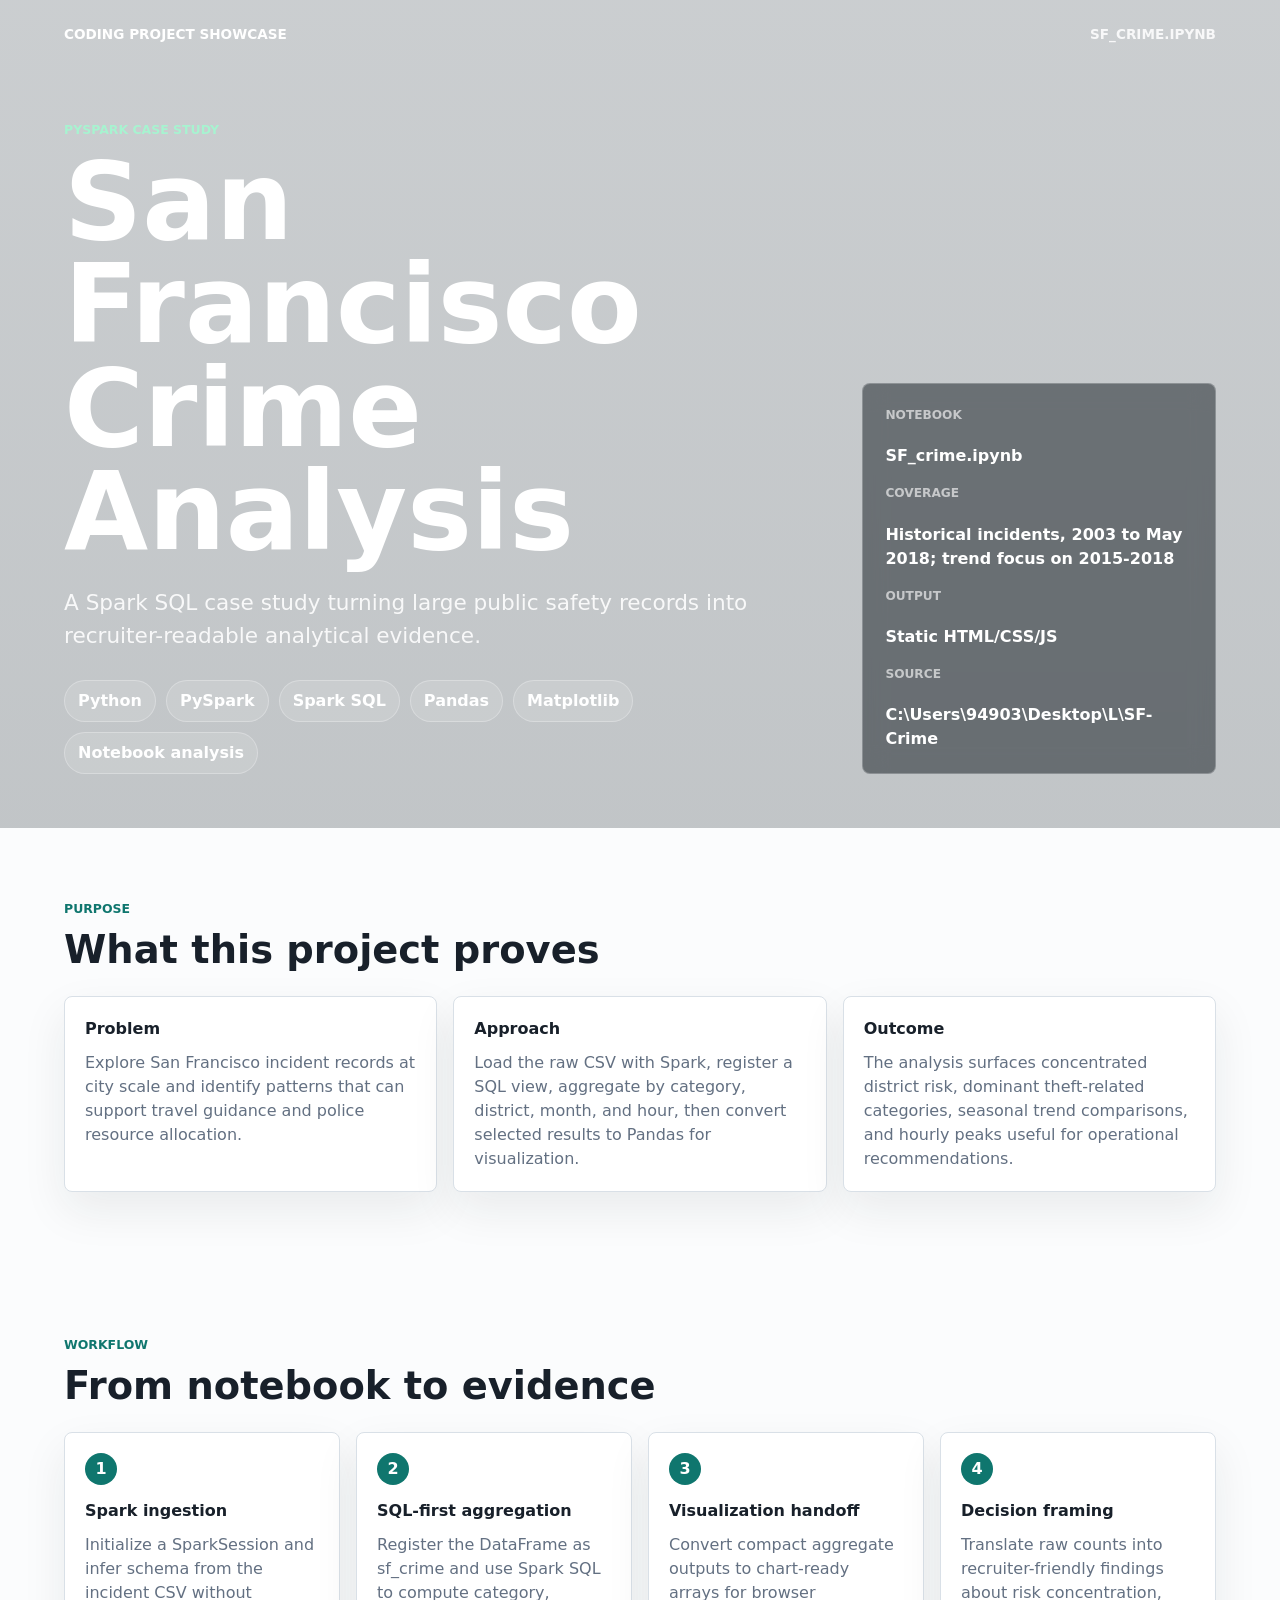
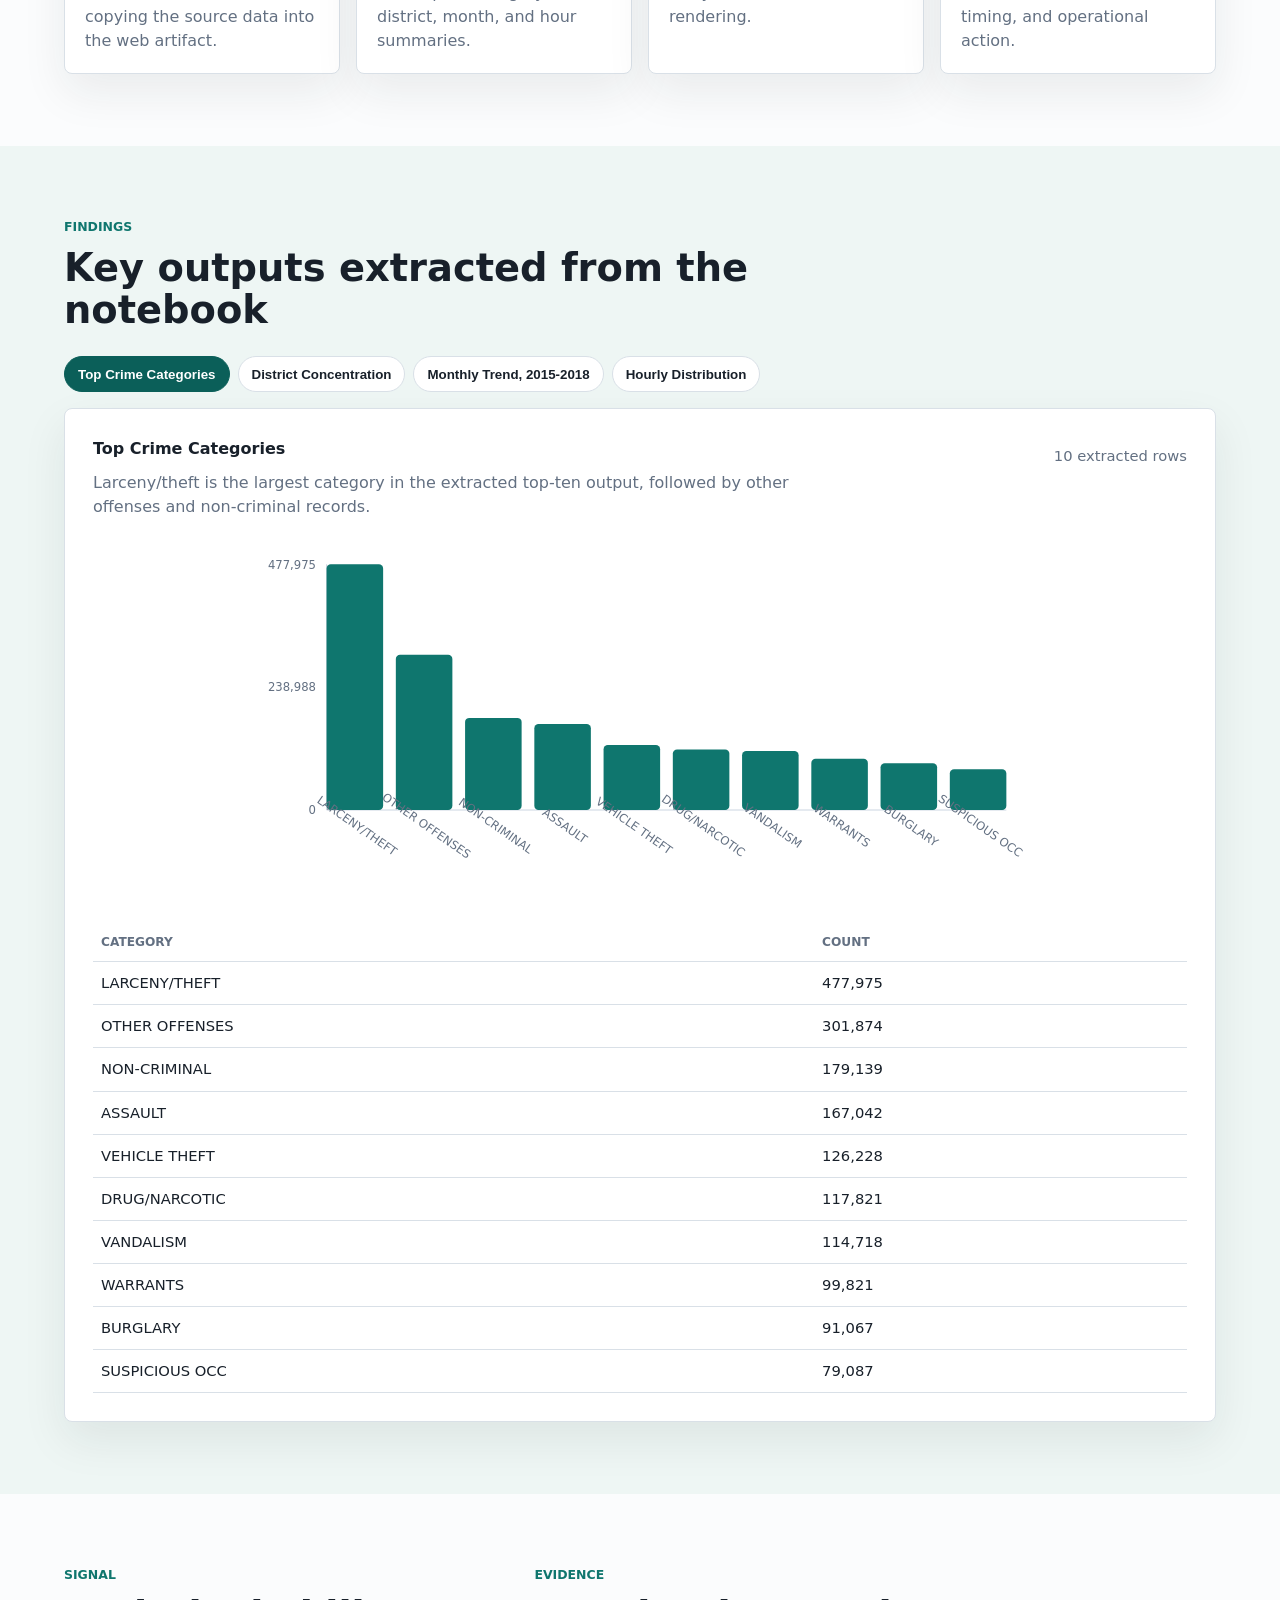
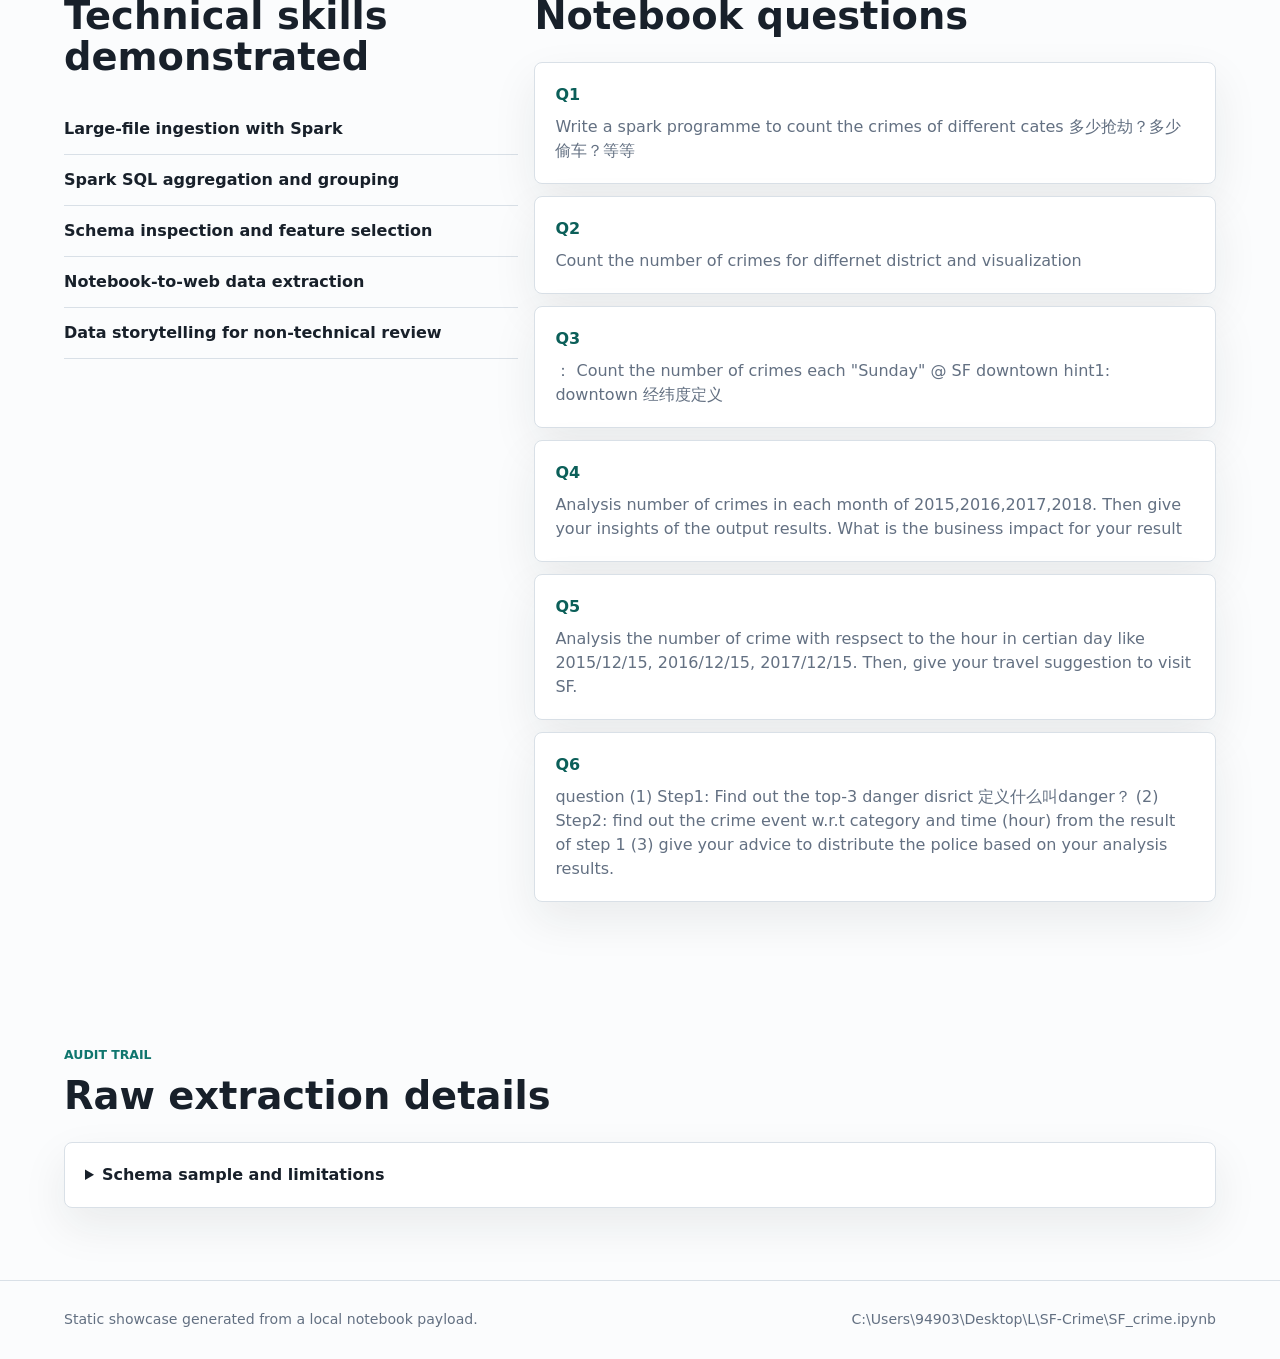
==== index.html @ 8ccb8df5 "Add SF crime showcase page" ====
<!doctype html>
<html lang="en">
  <head>
    <meta charset="utf-8">
    <meta name="viewport" content="width=device-width, initial-scale=1">
    <title>SF Crime Project Showcase</title>
    <style>
:root {
  --ink: #18202a;
  --muted: #637082;
  --line: #d9e0e7;
  --paper: #fbfcfd;
  --panel: #ffffff;
  --accent: #0f766e;
  --accent-strong: #0b5f59;
  --gold: #b7791f;
  --blue: #2563eb;
  --rose: #be4b67;
  --shadow: 0 18px 45px rgba(24, 32, 42, 0.08);
}

* {
  box-sizing: border-box;
}

body {
  margin: 0;
  background: var(--paper);
  color: var(--ink);
  font-family: Inter, ui-sans-serif, system-ui, -apple-system, BlinkMacSystemFont, "Segoe UI", sans-serif;
  line-height: 1.5;
}

.hero {
  min-height: 92vh;
  padding: 24px clamp(18px, 5vw, 72px) 54px;
  background:
    linear-gradient(rgba(10, 22, 29, 0.2), rgba(10, 22, 29, 0.24)),
    url("https://images.unsplash.com/photo-1501594907352-04cda38ebc29?auto=format&fit=crop&w=1800&q=80") center / cover;
  color: #fff;
  display: flex;
  flex-direction: column;
  justify-content: space-between;
}

.topbar,
.footer {
  display: flex;
  justify-content: space-between;
  gap: 18px;
  align-items: center;
}

.brand,
.source-pill {
  font-size: 0.85rem;
  font-weight: 700;
  text-transform: uppercase;
  letter-spacing: 0;
}

.source-pill {
  max-width: min(560px, 55vw);
  overflow: hidden;
  text-overflow: ellipsis;
  white-space: nowrap;
  color: rgba(255, 255, 255, 0.86);
}

.hero-grid {
  width: min(1180px, 100%);
  display: grid;
  grid-template-columns: minmax(0, 1.35fr) minmax(280px, 0.65fr);
  gap: clamp(28px, 5vw, 72px);
  align-items: end;
}

.eyebrow {
  margin: 0 0 10px;
  color: var(--accent);
  font-size: 0.78rem;
  font-weight: 800;
  text-transform: uppercase;
  letter-spacing: 0;
}

.hero .eyebrow {
  color: #a7f3d0;
}

h1,
h2,
h3,
p {
  overflow-wrap: anywhere;
}

h1 {
  max-width: 820px;
  margin: 0;
  font-size: clamp(3rem, 9vw, 6.8rem);
  line-height: 0.95;
  letter-spacing: 0;
}

h2 {
  margin: 0;
  font-size: clamp(1.55rem, 3vw, 2.45rem);
  line-height: 1.08;
  letter-spacing: 0;
}

h3 {
  margin: 0 0 10px;
  font-size: 1rem;
}

.subtitle {
  max-width: 720px;
  margin: 24px 0 0;
  color: rgba(255, 255, 255, 0.88);
  font-size: clamp(1.05rem, 2vw, 1.35rem);
}

.tool-list {
  display: flex;
  flex-wrap: wrap;
  gap: 10px;
  margin-top: 28px;
}

.chip,
.tab {
  min-height: 36px;
  border: 1px solid rgba(255, 255, 255, 0.28);
  border-radius: 999px;
  padding: 8px 13px;
  background: rgba(255, 255, 255, 0.12);
  color: inherit;
  font-weight: 700;
}

.hero-panel {
  border: 1px solid rgba(255, 255, 255, 0.24);
  border-radius: 8px;
  padding: 22px;
  background: rgba(7, 16, 22, 0.48);
  backdrop-filter: blur(12px);
}

.snapshot {
  display: grid;
  gap: 16px;
  margin: 0;
}

.snapshot dt {
  color: rgba(255, 255, 255, 0.62);
  font-size: 0.76rem;
  font-weight: 800;
  text-transform: uppercase;
}

.snapshot dd {
  margin: 4px 0 0;
  color: #fff;
  font-weight: 700;
}

.section {
  padding: 72px clamp(18px, 5vw, 72px);
}

.section-heading {
  max-width: 760px;
  margin-bottom: 26px;
}

.story-cards,
.timeline,
.split-section {
  display: grid;
  grid-template-columns: repeat(3, minmax(0, 1fr));
  gap: 16px;
}

.story-card,
.timeline-item,
.finding-panel,
.details-box,
.question-card {
  border: 1px solid var(--line);
  border-radius: 8px;
  background: var(--panel);
  box-shadow: var(--shadow);
}

.story-card,
.timeline-item,
.question-card {
  padding: 20px;
}

.story-card p,
.timeline-item p,
.question-card p {
  margin: 0;
  color: var(--muted);
}

.timeline {
  grid-template-columns: repeat(4, minmax(0, 1fr));
}

.timeline-step {
  display: inline-grid;
  place-items: center;
  width: 32px;
  height: 32px;
  margin-bottom: 14px;
  border-radius: 50%;
  background: var(--accent);
  color: #fff;
  font-weight: 800;
}

.findings-section {
  background: #eef6f4;
}

.tabs {
  display: flex;
  flex-wrap: wrap;
  gap: 8px;
  margin-bottom: 16px;
}

.tab {
  border-color: var(--line);
  background: #fff;
  color: var(--ink);
  cursor: pointer;
}

.tab[aria-selected="true"] {
  border-color: var(--accent-strong);
  background: var(--accent-strong);
  color: #fff;
}

.finding-panel {
  padding: clamp(16px, 3vw, 28px);
}

.finding-header {
  display: flex;
  justify-content: space-between;
  gap: 24px;
  align-items: start;
  margin-bottom: 22px;
}

.finding-header p {
  max-width: 720px;
  margin: 8px 0 0;
  color: var(--muted);
}

.chart-wrap {
  min-height: 360px;
  overflow-x: auto;
}

.chart-svg {
  width: 100%;
  min-width: 620px;
  height: 360px;
  display: block;
}

.axis-label {
  fill: var(--muted);
  font-size: 11px;
}

.bar {
  fill: var(--accent);
}

.line-2015 {
  stroke: var(--accent-strong);
}

.line-2016 {
  stroke: var(--gold);
}

.line-2017 {
  stroke: var(--blue);
}

.line-2018 {
  stroke: var(--rose);
}

.chart-note,
.empty-state {
  color: var(--muted);
  font-size: 0.92rem;
}

.data-table {
  width: 100%;
  margin-top: 22px;
  border-collapse: collapse;
  font-size: 0.92rem;
}

.data-table th,
.data-table td {
  border-bottom: 1px solid var(--line);
  padding: 10px 8px;
  text-align: left;
}

.data-table th {
  color: var(--muted);
  font-size: 0.76rem;
  text-transform: uppercase;
}

.split-section {
  grid-template-columns: minmax(0, 0.8fr) minmax(0, 1.2fr);
}

.skills-list,
.limits {
  margin: 0;
  padding: 0;
  list-style: none;
}

.skills-list li,
.limits li {
  border-bottom: 1px solid var(--line);
  padding: 13px 0;
  font-weight: 700;
}

.question-list {
  display: grid;
  gap: 12px;
}

.question-card strong {
  display: block;
  margin-bottom: 8px;
  color: var(--accent-strong);
}

.details-box {
  padding: 20px;
}

summary {
  cursor: pointer;
  font-weight: 800;
}

pre {
  overflow-x: auto;
  margin: 18px 0;
  padding: 18px;
  border-radius: 8px;
  background: #111827;
  color: #e5e7eb;
  font-size: 0.86rem;
}

.footer {
  padding: 28px clamp(18px, 5vw, 72px);
  border-top: 1px solid var(--line);
  color: var(--muted);
  font-size: 0.88rem;
}

@media (max-width: 860px) {
  .hero {
    min-height: auto;
    gap: 72px;
  }

  .topbar,
  .footer,
  .finding-header {
    align-items: flex-start;
    flex-direction: column;
  }

  .source-pill {
    max-width: 100%;
  }

  .hero-grid,
  .story-cards,
  .timeline,
  .split-section {
    grid-template-columns: 1fr;
  }

  h1 {
    font-size: clamp(2.65rem, 16vw, 4.4rem);
  }

  .section {
    padding-block: 54px;
  }
}
    </style>
  </head>
  <body>
    <header class="hero">
      <nav class="topbar" aria-label="Project metadata">
        <span class="brand">Coding Project Showcase</span>
        <span id="source-pill" class="source-pill"></span>
      </nav>
      <section class="hero-grid">
        <div>
          <p class="eyebrow">PySpark Case Study</p>
          <h1 id="project-title">San Francisco Crime Analysis</h1>
          <p id="project-subtitle" class="subtitle"></p>
          <div id="tool-list" class="tool-list" aria-label="Tools"></div>
        </div>
        <aside class="hero-panel" aria-label="Project snapshot">
          <dl id="snapshot" class="snapshot"></dl>
        </aside>
      </section>
    </header>

    <main>
      <section class="section story-section" aria-labelledby="story-heading">
        <div class="section-heading">
          <p class="eyebrow">Purpose</p>
          <h2 id="story-heading">What this project proves</h2>
        </div>
        <div id="story-cards" class="story-cards"></div>
      </section>

      <section class="section" aria-labelledby="workflow-heading">
        <div class="section-heading">
          <p class="eyebrow">Workflow</p>
          <h2 id="workflow-heading">From notebook to evidence</h2>
        </div>
        <div id="workflow" class="timeline"></div>
      </section>

      <section class="section findings-section" aria-labelledby="findings-heading">
        <div class="section-heading">
          <p class="eyebrow">Findings</p>
          <h2 id="findings-heading">Key outputs extracted from the notebook</h2>
        </div>
        <div id="finding-tabs" class="tabs" role="tablist" aria-label="Finding views"></div>
        <div id="finding-panel" class="finding-panel"></div>
      </section>

      <section class="section split-section" aria-labelledby="skills-heading">
        <div>
          <div class="section-heading">
            <p class="eyebrow">Signal</p>
            <h2 id="skills-heading">Technical skills demonstrated</h2>
          </div>
          <ul id="skills-list" class="skills-list"></ul>
        </div>
        <div>
          <div class="section-heading">
            <p class="eyebrow">Evidence</p>
            <h2>Notebook questions</h2>
          </div>
          <div id="questions" class="question-list"></div>
        </div>
      </section>

      <section class="section" aria-labelledby="details-heading">
        <div class="section-heading">
          <p class="eyebrow">Audit Trail</p>
          <h2 id="details-heading">Raw extraction details</h2>
        </div>
        <details class="details-box">
          <summary>Schema sample and limitations</summary>
          <pre id="schema"></pre>
          <ul id="limits" class="limits"></ul>
        </details>
      </section>
    </main>

    <footer class="footer">
      <span>Static showcase generated from a local notebook payload.</span>
      <span id="footer-source"></span>
    </footer>

    <script>
window.PROJECT_DATA = {
  "meta": {
    "title": "San Francisco Crime Analysis",
    "subtitle": "A Spark SQL case study turning large public safety records into recruiter-readable analytical evidence.",
    "sourcePath": "C:\\Users\\94903\\Desktop\\L\\SF-Crime\\SF_crime.ipynb",
    "notebook": "SF_crime.ipynb",
    "projectFolder": "C:\\Users\\94903\\Desktop\\L\\SF-Crime",
    "dateRange": "Historical incidents, 2003 to May 2018; trend focus on 2015-2018",
    "generatedAt": "Generated from notebook outputs",
    "tools": [
      "Python",
      "PySpark",
      "Spark SQL",
      "Pandas",
      "Matplotlib",
      "Notebook analysis"
    ]
  },
  "story": {
    "problem": "Explore San Francisco incident records at city scale and identify patterns that can support travel guidance and police resource allocation.",
    "approach": "Load the raw CSV with Spark, register a SQL view, aggregate by category, district, month, and hour, then convert selected results to Pandas for visualization.",
    "outcome": "The analysis surfaces concentrated district risk, dominant theft-related categories, seasonal trend comparisons, and hourly peaks useful for operational recommendations."
  },
  "workflow": [
    {
      "title": "Spark ingestion",
      "detail": "Initialize a SparkSession and infer schema from the incident CSV without copying the source data into the web artifact."
    },
    {
      "title": "SQL-first aggregation",
      "detail": "Register the DataFrame as sf_crime and use Spark SQL to compute category, district, month, and hour summaries."
    },
    {
      "title": "Visualization handoff",
      "detail": "Convert compact aggregate outputs to chart-ready arrays for browser rendering."
    },
    {
      "title": "Decision framing",
      "detail": "Translate raw counts into recruiter-friendly findings about risk concentration, timing, and operational action."
    }
  ],
  "findings": {
    "categories": {
      "title": "Top Crime Categories",
      "summary": "Larceny/theft is the largest category in the extracted top-ten output, followed by other offenses and non-criminal records.",
      "xKey": "category",
      "yKey": "Count",
      "data": [
        {
          "category": "LARCENY/THEFT",
          "Count": 477975
        },
        {
          "category": "OTHER OFFENSES",
          "Count": 301874
        },
        {
          "category": "NON-CRIMINAL",
          "Count": 179139
        },
        {
          "category": "ASSAULT",
          "Count": 167042
        },
        {
          "category": "VEHICLE THEFT",
          "Count": 126228
        },
        {
          "category": "DRUG/NARCOTIC",
          "Count": 117821
        },
        {
          "category": "VANDALISM",
          "Count": 114718
        },
        {
          "category": "WARRANTS",
          "Count": 99821
        },
        {
          "category": "BURGLARY",
          "Count": 91067
        },
        {
          "category": "SUSPICIOUS OCC",
          "Count": 79087
        }
      ]
    },
    "districts": {
      "title": "District Concentration",
      "summary": "Southern, Mission, and Northern districts have the highest incident counts in the notebook output.",
      "xKey": "PdDistrict",
      "yKey": "Count",
      "data": [
        {
          "PdDistrict": "SOUTHERN",
          "Count": 378453
        },
        {
          "PdDistrict": "MISSION",
          "Count": 279744
        },
        {
          "PdDistrict": "NORTHERN",
          "Count": 260013
        },
        {
          "PdDistrict": "CENTRAL",
          "Count": 216646
        },
        {
          "PdDistrict": "BAYVIEW",
          "Count": 201989
        },
        {
          "PdDistrict": "TENDERLOIN",
          "Count": 180934
        },
        {
          "PdDistrict": "INGLESIDE",
          "Count": 176557
        },
        {
          "PdDistrict": "TARAVAL",
          "Count": 150970
        },
        {
          "PdDistrict": "PARK",
          "Count": 116296
        },
        {
          "PdDistrict": "RICHMOND",
          "Count": 110133
        }
      ]
    },
    "monthly": {
      "title": "Monthly Trend, 2015-2018",
      "summary": "The month-by-year table enables comparison across recent complete years before the dataset cutoff.",
      "xKey": "Month",
      "seriesKey": "Year",
      "yKey": "Count",
      "data": [
        {
          "Month": 1,
          "Year": 2015,
          "Count": 12781
        },
        {
          "Month": 2,
          "Year": 2015,
          "Count": 11504
        },
        {
          "Month": 3,
          "Year": 2015,
          "Count": 13037
        },
        {
          "Month": 4,
          "Year": 2015,
          "Count": 12125
        },
        {
          "Month": 5,
          "Year": 2015,
          "Count": 12893
        },
        {
          "Month": 6,
          "Year": 2015,
          "Count": 12490
        },
        {
          "Month": 7,
          "Year": 2015,
          "Count": 12598
        },
        {
          "Month": 8,
          "Year": 2015,
          "Count": 12875
        },
        {
          "Month": 9,
          "Year": 2015,
          "Count": 12042
        },
        {
          "Month": 10,
          "Year": 2015,
          "Count": 12282
        },
        {
          "Month": 11,
          "Year": 2015,
          "Count": 11299
        },
        {
          "Month": 12,
          "Year": 2015,
          "Count": 10749
        },
        {
          "Month": 1,
          "Year": 2016,
          "Count": 12154
        },
        {
          "Month": 2,
          "Year": 2016,
          "Count": 11394
        },
        {
          "Month": 3,
          "Year": 2016,
          "Count": 11547
        },
        {
          "Month": 4,
          "Year": 2016,
          "Count": 11486
        },
        {
          "Month": 5,
          "Year": 2016,
          "Count": 11916
        },
        {
          "Month": 6,
          "Year": 2016,
          "Count": 11305
        },
        {
          "Month": 7,
          "Year": 2016,
          "Count": 11436
        },
        {
          "Month": 8,
          "Year": 2016,
          "Count": 11747
        },
        {
          "Month": 9,
          "Year": 2016,
          "Count": 11696
        },
        {
          "Month": 10,
          "Year": 2016,
          "Count": 12548
        },
        {
          "Month": 11,
          "Year": 2016,
          "Count": 11891
        },
        {
          "Month": 12,
          "Year": 2016,
          "Count": 12225
        },
        {
          "Month": 1,
          "Year": 2017,
          "Count": 12314
        },
        {
          "Month": 2,
          "Year": 2017,
          "Count": 11398
        },
        {
          "Month": 3,
          "Year": 2017,
          "Count": 12827
        },
        {
          "Month": 4,
          "Year": 2017,
          "Count": 12092
        },
        {
          "Month": 5,
          "Year": 2017,
          "Count": 12378
        },
        {
          "Month": 6,
          "Year": 2017,
          "Count": 11795
        },
        {
          "Month": 7,
          "Year": 2017,
          "Count": 12363
        },
        {
          "Month": 8,
          "Year": 2017,
          "Count": 12028
        },
        {
          "Month": 9,
          "Year": 2017,
          "Count": 11819
        },
        {
          "Month": 10,
          "Year": 2017,
          "Count": 12630
        },
        {
          "Month": 11,
          "Year": 2017,
          "Count": 11609
        },
        {
          "Month": 12,
          "Year": 2017,
          "Count": 11772
        },
        {
          "Month": 1,
          "Year": 2018,
          "Count": 11320
        },
        {
          "Month": 2,
          "Year": 2018,
          "Count": 9287
        },
        {
          "Month": 3,
          "Year": 2018,
          "Count": 10042
        },
        {
          "Month": 4,
          "Year": 2018,
          "Count": 9679
        },
        {
          "Month": 5,
          "Year": 2018,
          "Count": 3405
        }
      ]
    },
    "hourly": {
      "title": "Hourly Distribution",
      "summary": "Incident volume rises through the day and peaks around early evening, supporting practical travel-safety discussion.",
      "xKey": "Hour",
      "yKey": "Count",
      "data": [
        {
          "Hour": 0,
          "Count": 106869
        },
        {
          "Hour": 1,
          "Count": 61748
        },
        {
          "Hour": 2,
          "Count": 51521
        },
        {
          "Hour": 3,
          "Count": 33314
        },
        {
          "Hour": 4,
          "Count": 23545
        },
        {
          "Hour": 5,
          "Count": 20976
        },
        {
          "Hour": 6,
          "Count": 31125
        },
        {
          "Hour": 7,
          "Count": 50654
        },
        {
          "Hour": 8,
          "Count": 76123
        },
        {
          "Hour": 9,
          "Count": 82997
        },
        {
          "Hour": 10,
          "Count": 88627
        },
        {
          "Hour": 11,
          "Count": 90390
        },
        {
          "Hour": 12,
          "Count": 124433
        },
        {
          "Hour": 13,
          "Count": 101000
        },
        {
          "Hour": 14,
          "Count": 104636
        },
        {
          "Hour": 15,
          "Count": 111500
        },
        {
          "Hour": 16,
          "Count": 117074
        },
        {
          "Hour": 17,
          "Count": 126960
        },
        {
          "Hour": 18,
          "Count": 132503
        },
        {
          "Hour": 19,
          "Count": 118831
        },
        {
          "Hour": 20,
          "Count": 107790
        },
        {
          "Hour": 21,
          "Count": 102603
        },
        {
          "Hour": 22,
          "Count": 107297
        },
        {
          "Hour": 23,
          "Count": 99220
        }
      ]
    }
  },
  "skills": [
    "Large-file ingestion with Spark",
    "Spark SQL aggregation and grouping",
    "Schema inspection and feature selection",
    "Notebook-to-web data extraction",
    "Data storytelling for non-technical review"
  ],
  "evidence": {
    "questions": [
      {
        "id": "Q1",
        "prompt": "Write a spark programme to count the crimes of different cates \u591a\u5c11\u62a2\u52ab\uff1f\u591a\u5c11\u5077\u8f66\uff1f\u7b49\u7b49"
      },
      {
        "id": "Q2",
        "prompt": "Count the number of crimes for differnet district and visualization"
      },
      {
        "id": "Q3",
        "prompt": "\uff1a Count the number of crimes each \"Sunday\" @ SF downtown hint1: downtown \u7ecf\u7eac\u5ea6\u5b9a\u4e49"
      },
      {
        "id": "Q4",
        "prompt": "Analysis number of crimes in each month of 2015,2016,2017,2018. Then give your insights of the output results. What is the business impact for your result"
      },
      {
        "id": "Q5",
        "prompt": "Analysis the number of crime with respsect to the hour in certian day like 2015/12/15, 2016/12/15, 2017/12/15. Then, give your travel suggestion to visit SF."
      },
      {
        "id": "Q6",
        "prompt": "question (1) Step1: Find out the top-3 danger disrict \u5b9a\u4e49\u4ec0\u4e48\u53ebdanger\uff1f (2) Step2: find out the crime event w.r.t category and time (hour) from the result of step 1 (3) give your advice to distribute the police based on your analysis results."
      }
    ],
    "schema": [
      "root",
      " |-- PdId: long (nullable = true)",
      " |-- IncidntNum: integer (nullable = true)",
      " |-- Incident Code: integer (nullable = true)",
      " |-- Category: string (nullable = true)",
      " |-- Descript: string (nullable = true)",
      " |-- DayOfWeek: string (nullable = true)",
      " |-- Date: string (nullable = true)",
      " |-- Time: timestamp (nullable = true)",
      " |-- PdDistrict: string (nullable = true)",
      " |-- Resolution: string (nullable = true)",
      " |-- Address: string (nullable = true)",
      " |-- X: double (nullable = true)",
      " |-- Y: double (nullable = true)",
      " |-- location: string (nullable = true)",
      " |-- data_loaded_at: string (nullable = true)",
      "",
      "[base64]",
      "|          PdId|IncidntNum|Incident Code|     Category|         Descript|DayOfWeek|      Date|               Time|PdDistrict|Resolution|             Address|               X|             Y|            location|      data_loaded_at|",
      "[base64]",
      "|16020415607021| 160204156|         7021|VEHICLE THEFT|STOLEN AUTOMOBILE| Thursday|03/03/2016|2026-01-04 19:30:00|   TARAVAL|      NONE|100 Block of BEPL...|-122.46354501682|37.70796836451|POINT (-122.46354...|2025/06/20 12:17:...|",
      "|11049313327195| 110493133|        27195|     TRESPASS|      TRESPASSING|   Sunday|06/19/2011|2026-01-04 13:06:00|   TARAVAL|      NONE|100 Block of APTO...|-122.46675800516| 37.7291845796|POINT (-122.46675...|2025/06/20 12:17:...|"
    ],
    "rawTables": {
      "category": [
        {
          "category": "LARCENY/THEFT",
          "Count": 477975
        },
        {
          "category": "OTHER OFFENSES",
          "Count": 301874
        },
        {
          "category": "NON-CRIMINAL",
          "Count": 179139
        },
        {
          "category": "ASSAULT",
          "Count": 167042
        },
        {
          "category": "VEHICLE THEFT",
          "Count": 126228
        },
        {
          "category": "DRUG/NARCOTIC",
          "Count": 117821
        },
        {
          "category": "VANDALISM",
          "Count": 114718
        },
        {
          "category": "WARRANTS",
          "Count": 99821
        },
        {
          "category": "BURGLARY",
          "Count": 91067
        },
        {
          "category": "SUSPICIOUS OCC",
          "Count": 79087
        }
      ],
      "district": [
        {
          "PdDistrict": "SOUTHERN",
          "Count": 378453
        },
        {
          "PdDistrict": "MISSION",
          "Count": 279744
        },
        {
          "PdDistrict": "NORTHERN",
          "Count": 260013
        },
        {
          "PdDistrict": "CENTRAL",
          "Count": 216646
        },
        {
          "PdDistrict": "BAYVIEW",
          "Count": 201989
        },
        {
          "PdDistrict": "TENDERLOIN",
          "Count": 180934
        },
        {
          "PdDistrict": "INGLESIDE",
          "Count": 176557
        },
        {
          "PdDistrict": "TARAVAL",
          "Count": 150970
        },
        {
          "PdDistrict": "PARK",
          "Count": 116296
        },
        {
          "PdDistrict": "RICHMOND",
          "Count": 110133
        },
        {
          "PdDistrict": "NA",
          "Count": 1
        }
      ],
      "monthly": [
        {
          "Month": 1,
          "Year": 2015,
          "Count": 12781
        },
        {
          "Month": 2,
          "Year": 2015,
          "Count": 11504
        },
        {
          "Month": 3,
          "Year": 2015,
          "Count": 13037
        },
        {
          "Month": 4,
          "Year": 2015,
          "Count": 12125
        },
        {
          "Month": 5,
          "Year": 2015,
          "Count": 12893
        },
        {
          "Month": 6,
          "Year": 2015,
          "Count": 12490
        },
        {
          "Month": 7,
          "Year": 2015,
          "Count": 12598
        },
        {
          "Month": 8,
          "Year": 2015,
          "Count": 12875
        },
        {
          "Month": 9,
          "Year": 2015,
          "Count": 12042
        },
        {
          "Month": 10,
          "Year": 2015,
          "Count": 12282
        },
        {
          "Month": 11,
          "Year": 2015,
          "Count": 11299
        },
        {
          "Month": 12,
          "Year": 2015,
          "Count": 10749
        },
        {
          "Month": 1,
          "Year": 2016,
          "Count": 12154
        },
        {
          "Month": 2,
          "Year": 2016,
          "Count": 11394
        },
        {
          "Month": 3,
          "Year": 2016,
          "Count": 11547
        },
        {
          "Month": 4,
          "Year": 2016,
          "Count": 11486
        },
        {
          "Month": 5,
          "Year": 2016,
          "Count": 11916
        },
        {
          "Month": 6,
          "Year": 2016,
          "Count": 11305
        },
        {
          "Month": 7,
          "Year": 2016,
          "Count": 11436
        },
        {
          "Month": 8,
          "Year": 2016,
          "Count": 11747
        },
        {
          "Month": 9,
          "Year": 2016,
          "Count": 11696
        },
        {
          "Month": 10,
          "Year": 2016,
          "Count": 12548
        },
        {
          "Month": 11,
          "Year": 2016,
          "Count": 11891
        },
        {
          "Month": 12,
          "Year": 2016,
          "Count": 12225
        },
        {
          "Month": 1,
          "Year": 2017,
          "Count": 12314
        },
        {
          "Month": 2,
          "Year": 2017,
          "Count": 11398
        },
        {
          "Month": 3,
          "Year": 2017,
          "Count": 12827
        },
        {
          "Month": 4,
          "Year": 2017,
          "Count": 12092
        },
        {
          "Month": 5,
          "Year": 2017,
          "Count": 12378
        },
        {
          "Month": 6,
          "Year": 2017,
          "Count": 11795
        },
        {
          "Month": 7,
          "Year": 2017,
          "Count": 12363
        },
        {
          "Month": 8,
          "Year": 2017,
          "Count": 12028
        },
        {
          "Month": 9,
          "Year": 2017,
          "Count": 11819
        },
        {
          "Month": 10,
          "Year": 2017,
          "Count": 12630
        },
        {
          "Month": 11,
          "Year": 2017,
          "Count": 11609
        },
        {
          "Month": 12,
          "Year": 2017,
          "Count": 11772
        },
        {
          "Month": 1,
          "Year": 2018,
          "Count": 11320
        },
        {
          "Month": 2,
          "Year": 2018,
          "Count": 9287
        },
        {
          "Month": 3,
          "Year": 2018,
          "Count": 10042
        },
        {
          "Month": 4,
          "Year": 2018,
          "Count": 9679
        },
        {
          "Month": 5,
          "Year": 2018,
          "Count": 3405
        }
      ],
      "hourly": [
        {
          "Hour": 0,
          "Count": 106869
        },
        {
          "Hour": 1,
          "Count": 61748
        },
        {
          "Hour": 2,
          "Count": 51521
        },
        {
          "Hour": 3,
          "Count": 33314
        },
        {
          "Hour": 4,
          "Count": 23545
        },
        {
          "Hour": 5,
          "Count": 20976
        },
        {
          "Hour": 6,
          "Count": 31125
        },
        {
          "Hour": 7,
          "Count": 50654
        },
        {
          "Hour": 8,
          "Count": 76123
        },
        {
          "Hour": 9,
          "Count": 82997
        },
        {
          "Hour": 10,
          "Count": 88627
        },
        {
          "Hour": 11,
          "Count": 90390
        },
        {
          "Hour": 12,
          "Count": 124433
        },
        {
          "Hour": 13,
          "Count": 101000
        },
        {
          "Hour": 14,
          "Count": 104636
        },
        {
          "Hour": 15,
          "Count": 111500
        },
        {
          "Hour": 16,
          "Count": 117074
        },
        {
          "Hour": 17,
          "Count": 126960
        },
        {
          "Hour": 18,
          "Count": 132503
        },
        {
          "Hour": 19,
          "Count": 118831
        },
        {
          "Hour": 20,
          "Count": 107790
        },
        {
          "Hour": 21,
          "Count": 102603
        },
        {
          "Hour": 22,
          "Count": 107297
        },
        {
          "Hour": 23,
          "Count": 99220
        }
      ]
    }
  },
  "limits": [
    "This page uses aggregate notebook outputs, not the full source CSV.",
    "Counts are descriptive and should not be read as causal claims.",
    "Notebook text includes a few encoding artifacts; the showcase cleans only visible labels needed for presentation."
  ]
};
    </script>
    <script>
(function () {
  const data = window.PROJECT_DATA;
  if (!data) {
    document.body.innerHTML = '<main class="section"><h1>Project data is missing.</h1><p>Run scripts/extract_sf_crime.py to generate data/project-data.js.</p></main>';
    return;
  }

  const formatNumber = new Intl.NumberFormat("en-US");
  const findingOrder = ["categories", "districts", "monthly", "hourly"];
  let activeFinding = findingOrder[0];

  function el(tag, className, text) {
    const node = document.createElement(tag);
    if (className) node.className = className;
    if (text !== undefined) node.textContent = text;
    return node;
  }

  function setText(id, value) {
    const node = document.getElementById(id);
    if (node) node.textContent = value || "";
  }

  function renderHeader() {
    setText("project-title", data.meta.title);
    setText("project-subtitle", data.meta.subtitle);
    setText("source-pill", data.meta.notebook);
    setText("footer-source", data.meta.sourcePath);

    const tools = document.getElementById("tool-list");
    tools.innerHTML = "";
    data.meta.tools.forEach((tool) => tools.appendChild(el("span", "chip", tool)));

    const snapshot = document.getElementById("snapshot");
    snapshot.innerHTML = "";
    [
      ["Notebook", data.meta.notebook],
      ["Coverage", data.meta.dateRange],
      ["Output", "Static HTML/CSS/JS"],
      ["Source", data.meta.projectFolder],
    ].forEach(([label, value]) => {
      snapshot.appendChild(el("dt", "", label));
      snapshot.appendChild(el("dd", "", value));
    });
  }

  function renderStory() {
    const cards = document.getElementById("story-cards");
    cards.innerHTML = "";
    [
      ["Problem", data.story.problem],
      ["Approach", data.story.approach],
      ["Outcome", data.story.outcome],
    ].forEach(([title, body]) => {
      const card = el("article", "story-card");
      card.appendChild(el("h3", "", title));
      card.appendChild(el("p", "", body));
      cards.appendChild(card);
    });
  }

  function renderWorkflow() {
    const workflow = document.getElementById("workflow");
    workflow.innerHTML = "";
    data.workflow.forEach((step, index) => {
      const item = el("article", "timeline-item");
      item.appendChild(el("span", "timeline-step", String(index + 1)));
      item.appendChild(el("h3", "", step.title));
      item.appendChild(el("p", "", step.detail));
      workflow.appendChild(item);
    });
  }

  function scale(value, max, size) {
    if (!max) return 0;
    return (value / max) * size;
  }

  function svgNode(name, attrs = {}) {
    const node = document.createElementNS("http://www.w3.org/2000/svg", name);
    Object.entries(attrs).forEach(([key, value]) => node.setAttribute(key, value));
    return node;
  }

  function drawBars(finding) {
    const rows = finding.data || [];
    if (!rows.length) return el("p", "empty-state", "No extracted data available for this view.");

    const width = Math.max(620, rows.length * 74);
    const height = 340;
    const pad = { top: 22, right: 24, bottom: 86, left: 74 };
    const plotW = width - pad.left - pad.right;
    const plotH = height - pad.top - pad.bottom;
    const max = Math.max(...rows.map((row) => Number(row[finding.yKey]) || 0));
    const gap = 12;
    const barW = (plotW - gap * (rows.length - 1)) / rows.length;
    const svg = svgNode("svg", { class: "chart-svg", viewBox: `0 0 ${width} ${height}`, role: "img" });

    svg.appendChild(svgNode("line", { x1: pad.left, y1: pad.top, x2: pad.left, y2: pad.top + plotH, stroke: "#cbd5e1" }));
    svg.appendChild(svgNode("line", { x1: pad.left, y1: pad.top + plotH, x2: pad.left + plotW, y2: pad.top + plotH, stroke: "#cbd5e1" }));

    rows.forEach((row, index) => {
      const value = Number(row[finding.yKey]) || 0;
      const x = pad.left + index * (barW + gap);
      const h = scale(value, max, plotH);
      const y = pad.top + plotH - h;
      const rect = svgNode("rect", { class: "bar", x, y, width: Math.max(10, barW), height: h, rx: 4 });
      rect.appendChild(svgNode("title"));
      rect.querySelector("title").textContent = `${row[finding.xKey]}: ${formatNumber.format(value)}`;
      svg.appendChild(rect);

      const label = svgNode("text", { class: "axis-label", x: x + barW / 2, y: pad.top + plotH + 18, "text-anchor": "middle", transform: `rotate(35 ${x + barW / 2} ${pad.top + plotH + 18})` });
      label.textContent = row[finding.xKey];
      svg.appendChild(label);
    });

    [0, 0.5, 1].forEach((tick) => {
      const y = pad.top + plotH - tick * plotH;
      const label = svgNode("text", { class: "axis-label", x: pad.left - 10, y: y + 4, "text-anchor": "end" });
      label.textContent = formatNumber.format(Math.round(max * tick));
      svg.appendChild(label);
    });

    return svg;
  }

  function drawLines(finding) {
    const rows = finding.data || [];
    if (!rows.length) return el("p", "empty-state", "No extracted data available for this view.");

    const width = 720;
    const height = 340;
    const pad = { top: 26, right: 28, bottom: 46, left: 74 };
    const plotW = width - pad.left - pad.right;
    const plotH = height - pad.top - pad.bottom;
    const years = [...new Set(rows.map((row) => String(row[finding.seriesKey])))].sort();
    const max = Math.max(...rows.map((row) => Number(row[finding.yKey]) || 0));
    const months = [...new Set(rows.map((row) => Number(row[finding.xKey])))].sort((a, b) => a - b);
    const svg = svgNode("svg", { class: "chart-svg", viewBox: `0 0 ${width} ${height}`, role: "img" });

    svg.appendChild(svgNode("line", { x1: pad.left, y1: pad.top, x2: pad.left, y2: pad.top + plotH, stroke: "#cbd5e1" }));
    svg.appendChild(svgNode("line", { x1: pad.left, y1: pad.top + plotH, x2: pad.left + plotW, y2: pad.top + plotH, stroke: "#cbd5e1" }));

    months.forEach((month) => {
      const x = pad.left + ((month - 1) / 11) * plotW;
      const label = svgNode("text", { class: "axis-label", x, y: pad.top + plotH + 24, "text-anchor": "middle" });
      label.textContent = String(month).padStart(2, "0");
      svg.appendChild(label);
    });

    years.forEach((year) => {
      const points = rows
        .filter((row) => String(row[finding.seriesKey]) === year)
        .map((row) => {
          const month = Number(row[finding.xKey]);
          const value = Number(row[finding.yKey]) || 0;
          const x = pad.left + ((month - 1) / 11) * plotW;
          const y = pad.top + plotH - scale(value, max, plotH);
          return [x, y, value];
        });

      const path = svgNode("path", {
        class: `line-${year}`,
        d: points.map(([x, y], index) => `${index ? "L" : "M"} ${x} ${y}`).join(" "),
        fill: "none",
        stroke: "#0f766e",
        "stroke-width": 3,
      });
      svg.appendChild(path);

      points.forEach(([x, y, value]) => {
        const dot = svgNode("circle", { cx: x, cy: y, r: 4, fill: "currentColor" });
        dot.appendChild(svgNode("title"));
        dot.querySelector("title").textContent = `${year}: ${formatNumber.format(value)}`;
        svg.appendChild(dot);
      });
    });

    const legend = svgNode("g", { transform: `translate(${pad.left}, 12)` });
    years.forEach((year, index) => {
      const x = index * 86;
      legend.appendChild(svgNode("line", { class: `line-${year}`, x1: x, y1: 0, x2: x + 24, y2: 0, "stroke-width": 3 }));
      const label = svgNode("text", { class: "axis-label", x: x + 31, y: 4 });
      label.textContent = year;
      legend.appendChild(label);
    });
    svg.appendChild(legend);

    return svg;
  }

  function renderTable(rows, columns) {
    const table = el("table", "data-table");
    const thead = el("thead");
    const headRow = el("tr");
    columns.forEach((column) => headRow.appendChild(el("th", "", column)));
    thead.appendChild(headRow);
    table.appendChild(thead);

    const tbody = el("tbody");
    rows.slice(0, 12).forEach((row) => {
      const tr = el("tr");
      columns.forEach((column) => {
        const value = row[column];
        tr.appendChild(el("td", "", typeof value === "number" ? formatNumber.format(value) : value));
      });
      tbody.appendChild(tr);
    });
    table.appendChild(tbody);
    return table;
  }

  function renderFinding() {
    const finding = data.findings[activeFinding];
    const panel = document.getElementById("finding-panel");
    panel.innerHTML = "";

    const header = el("div", "finding-header");
    const text = el("div");
    text.appendChild(el("h3", "", finding.title));
    text.appendChild(el("p", "", finding.summary));
    header.appendChild(text);
    header.appendChild(el("p", "chart-note", `${(finding.data || []).length} extracted rows`));
    panel.appendChild(header);

    const chartWrap = el("div", "chart-wrap");
    chartWrap.appendChild(activeFinding === "monthly" ? drawLines(finding) : drawBars(finding));
    panel.appendChild(chartWrap);

    const columns = Object.keys((finding.data || [])[0] || {});
    if (columns.length) panel.appendChild(renderTable(finding.data, columns));
  }

  function renderTabs() {
    const tabs = document.getElementById("finding-tabs");
    tabs.innerHTML = "";
    findingOrder.forEach((key) => {
      const finding = data.findings[key];
      const tab = el("button", "tab", finding.title);
      tab.type = "button";
      tab.setAttribute("role", "tab");
      tab.setAttribute("aria-selected", String(key === activeFinding));
      tab.addEventListener("click", () => {
        activeFinding = key;
        renderTabs();
        renderFinding();
      });
      tabs.appendChild(tab);
    });
  }

  function renderSkillsAndEvidence() {
    const skills = document.getElementById("skills-list");
    skills.innerHTML = "";
    data.skills.forEach((skill) => skills.appendChild(el("li", "", skill)));

    const questions = document.getElementById("questions");
    questions.innerHTML = "";
    data.evidence.questions.forEach((question) => {
      const card = el("article", "question-card");
      card.appendChild(el("strong", "", question.id));
      card.appendChild(el("p", "", question.prompt || "Notebook analysis question"));
      questions.appendChild(card);
    });

    document.getElementById("schema").textContent = (data.evidence.schema || []).join("\n");
    const limits = document.getElementById("limits");
    limits.innerHTML = "";
    data.limits.forEach((limit) => limits.appendChild(el("li", "", limit)));
  }

  renderHeader();
  renderStory();
  renderWorkflow();
  renderTabs();
  renderFinding();
  renderSkillsAndEvidence();
})();
    </script>
  </body>
</html>
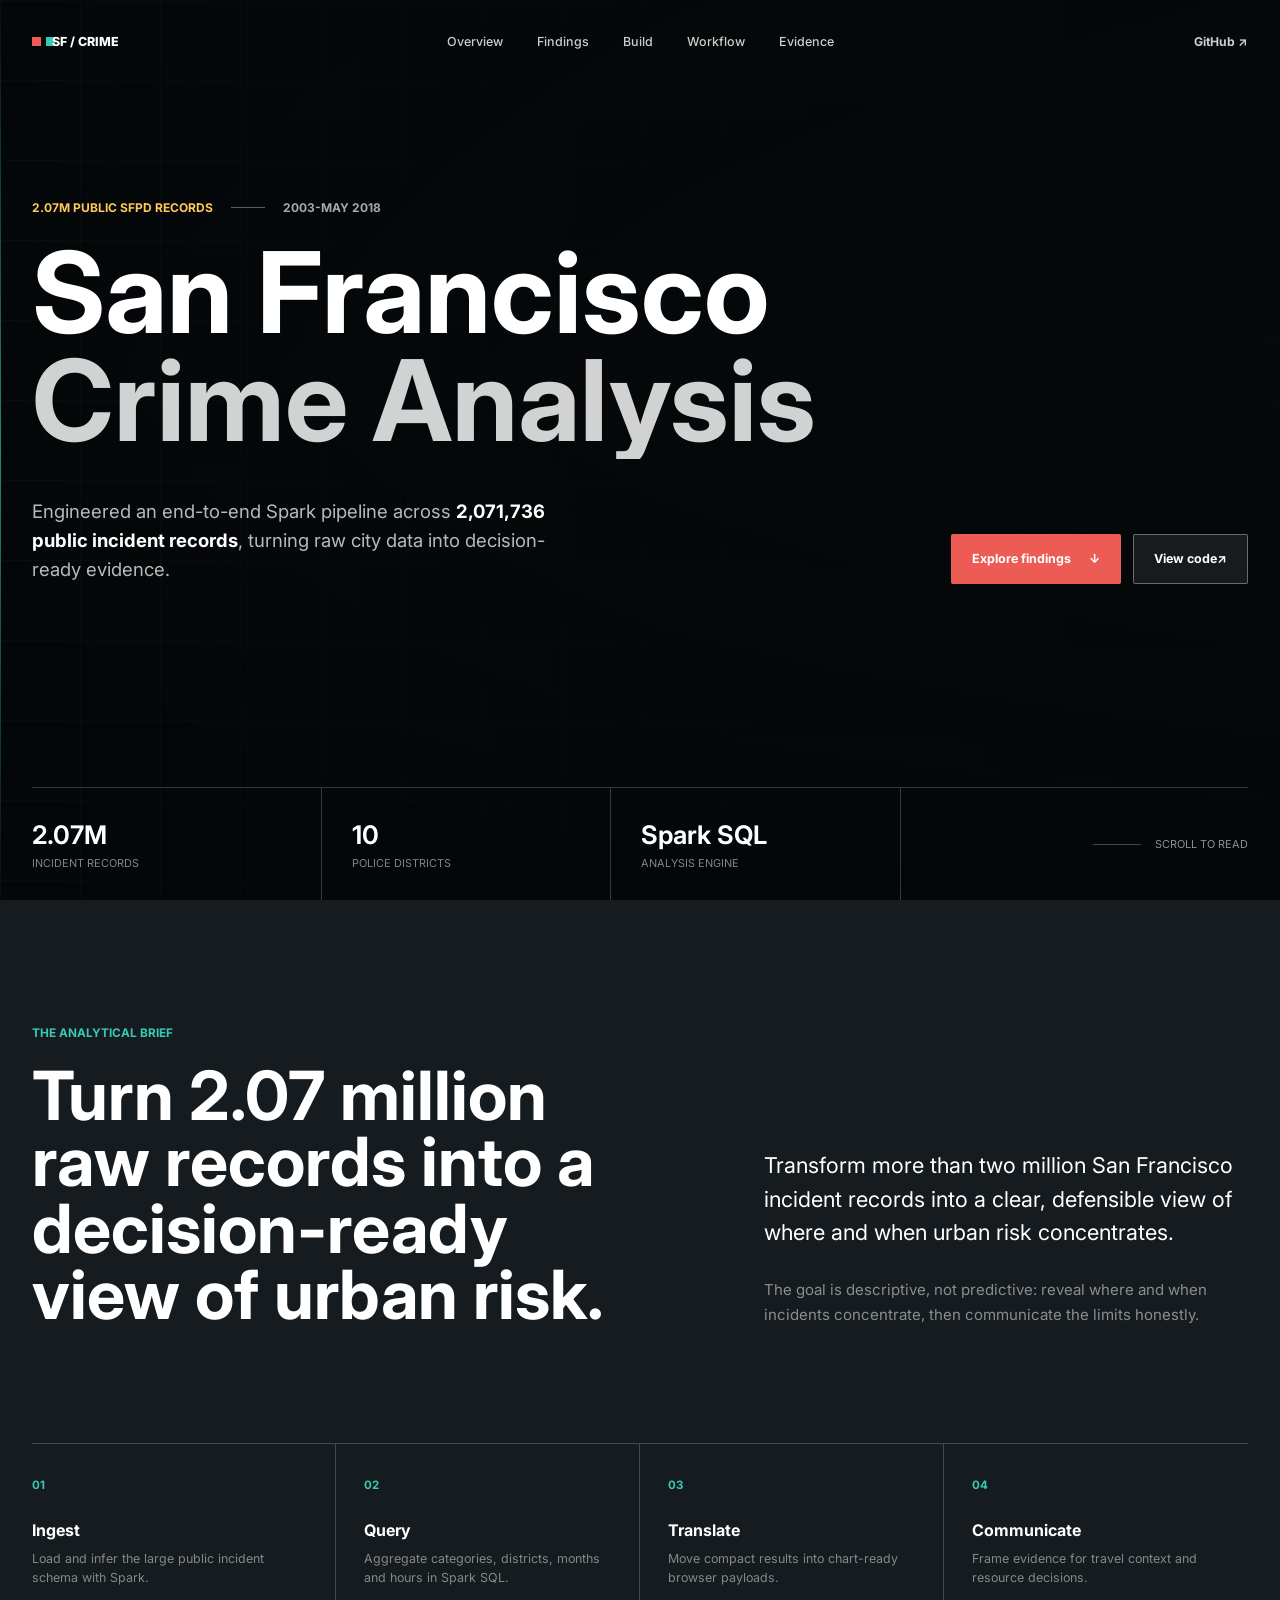
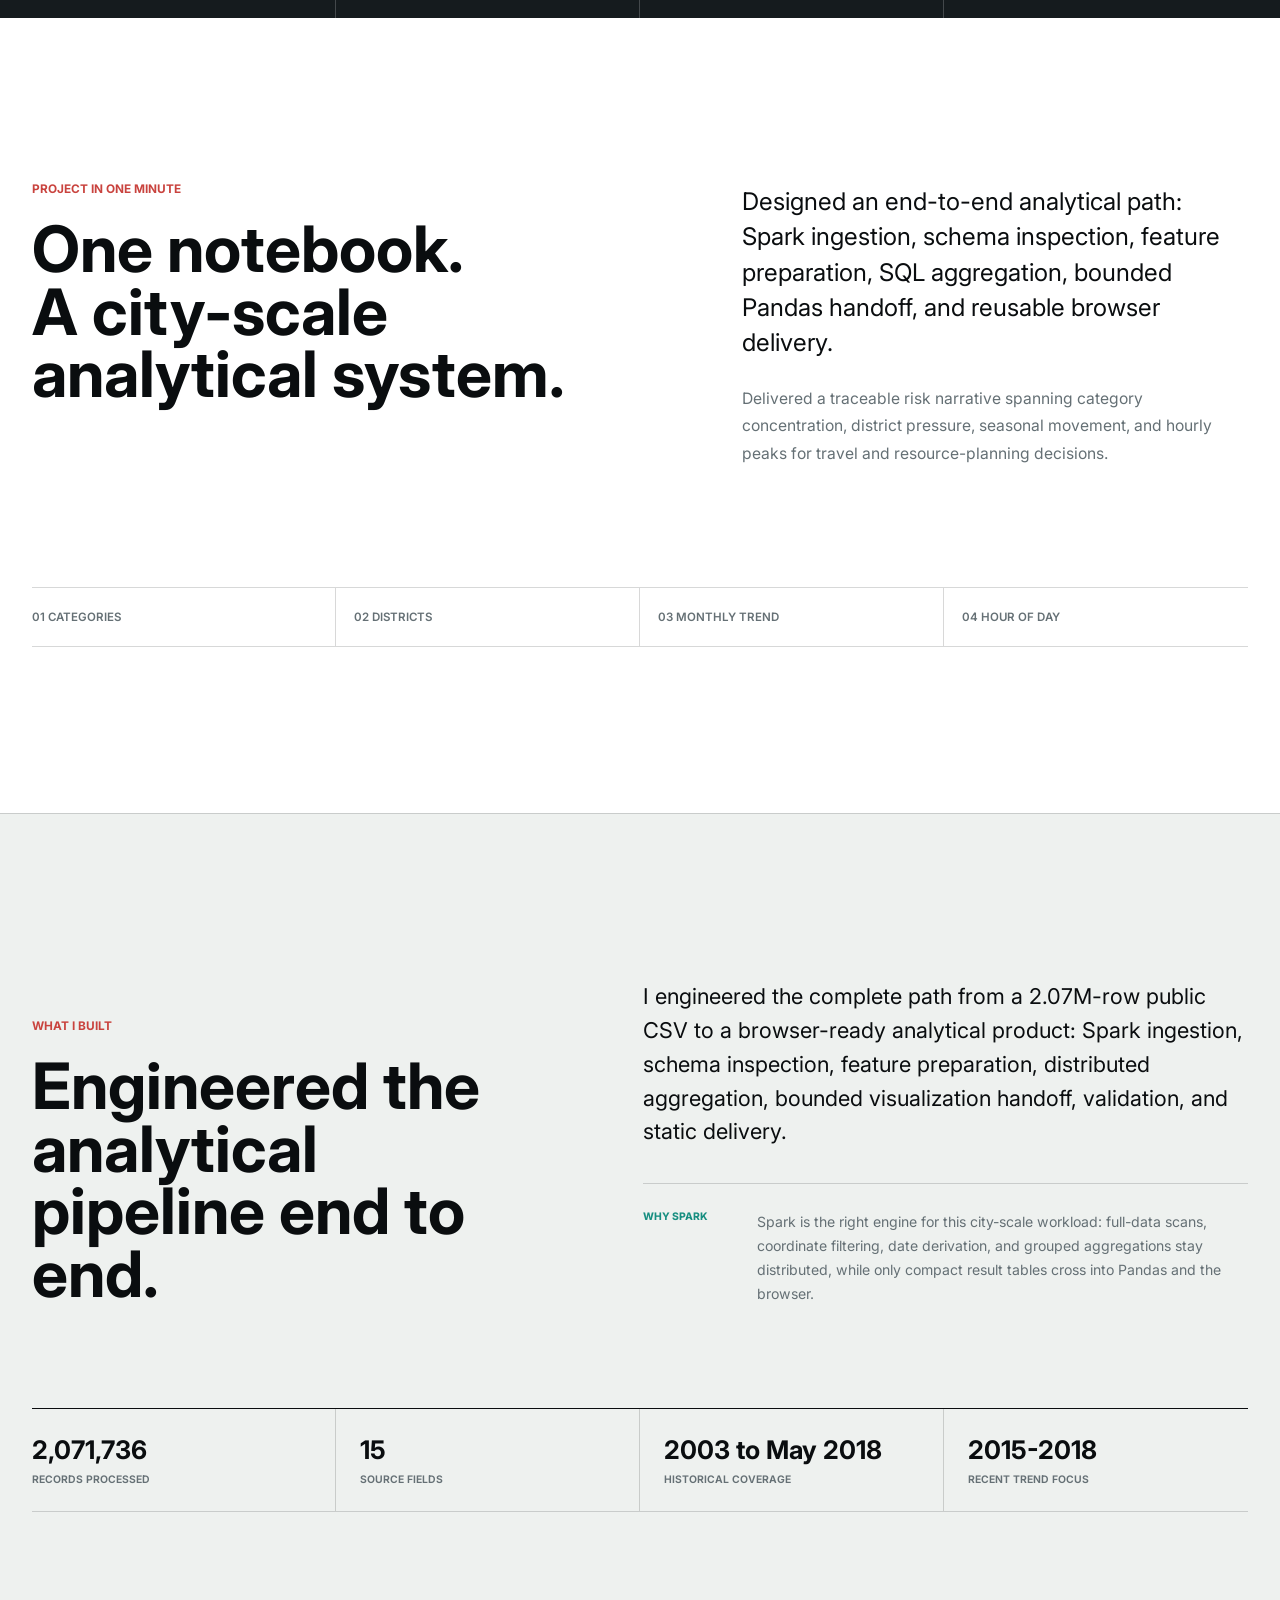
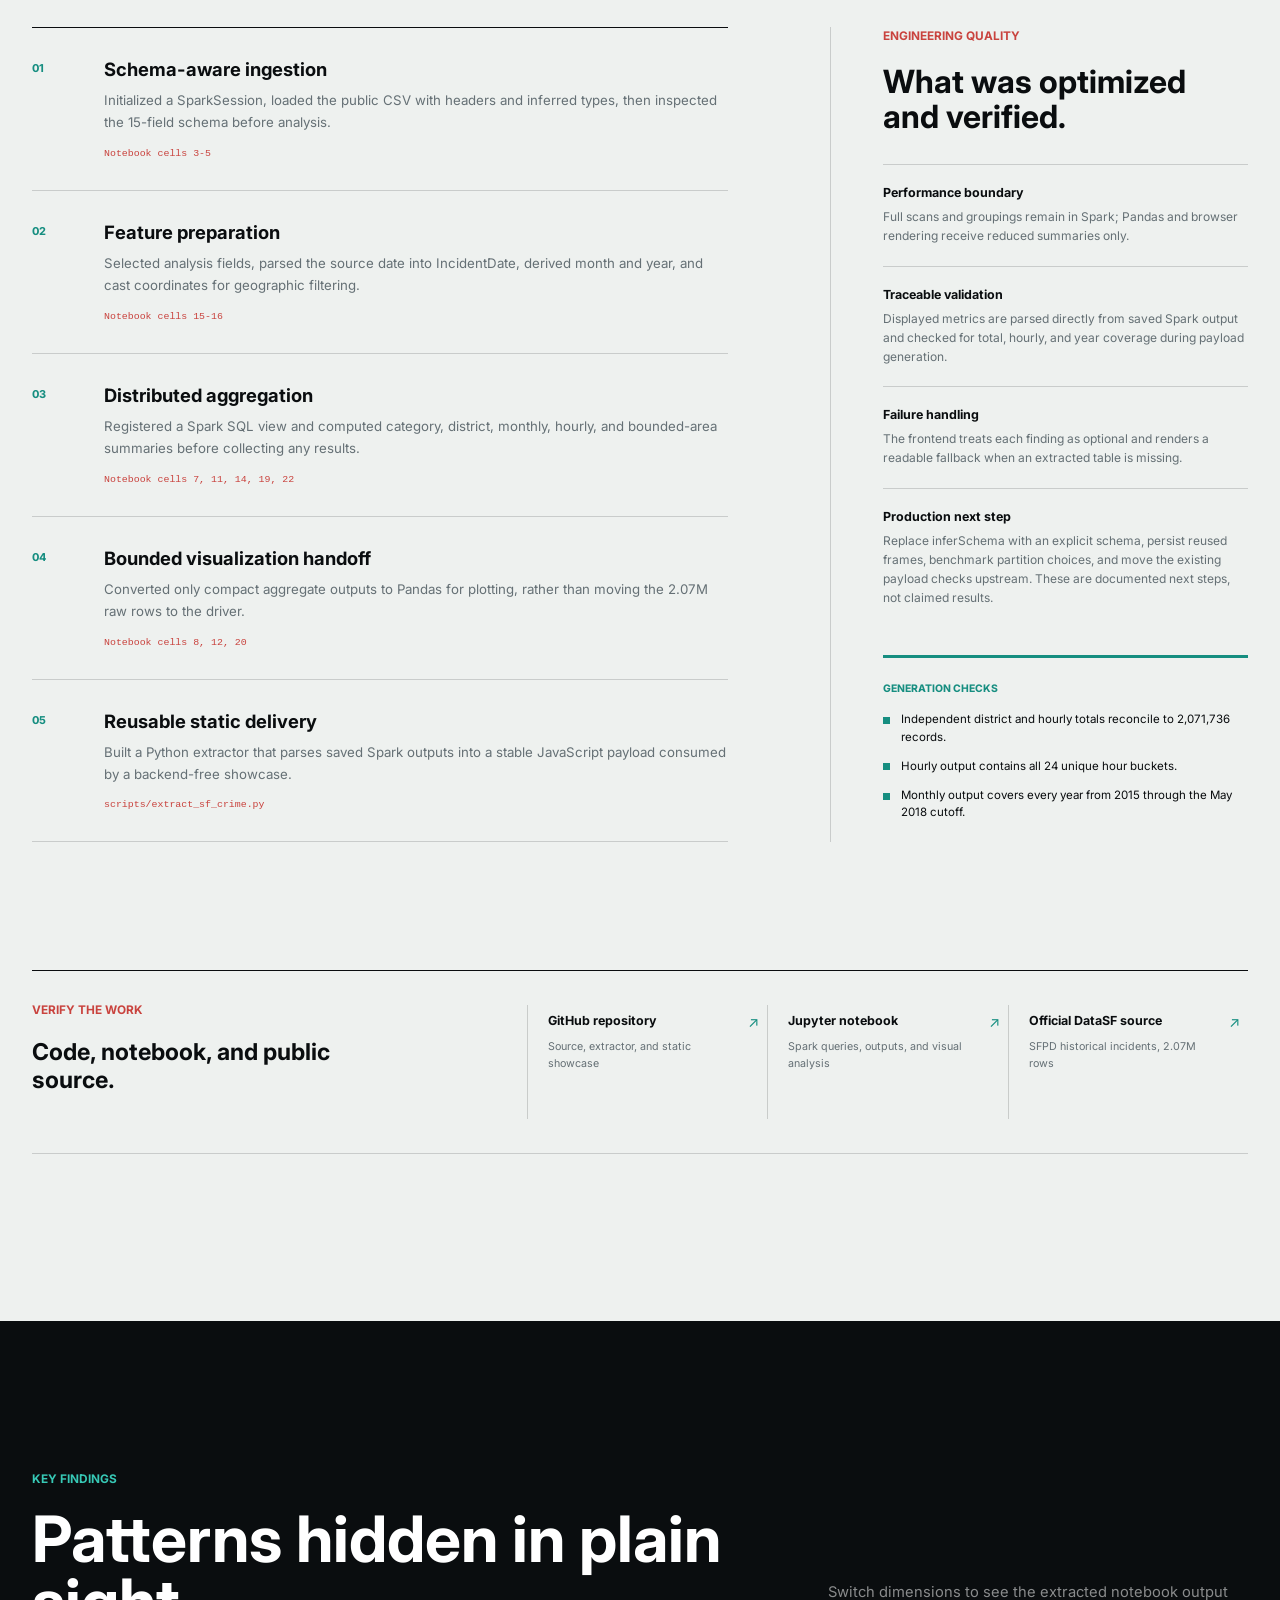
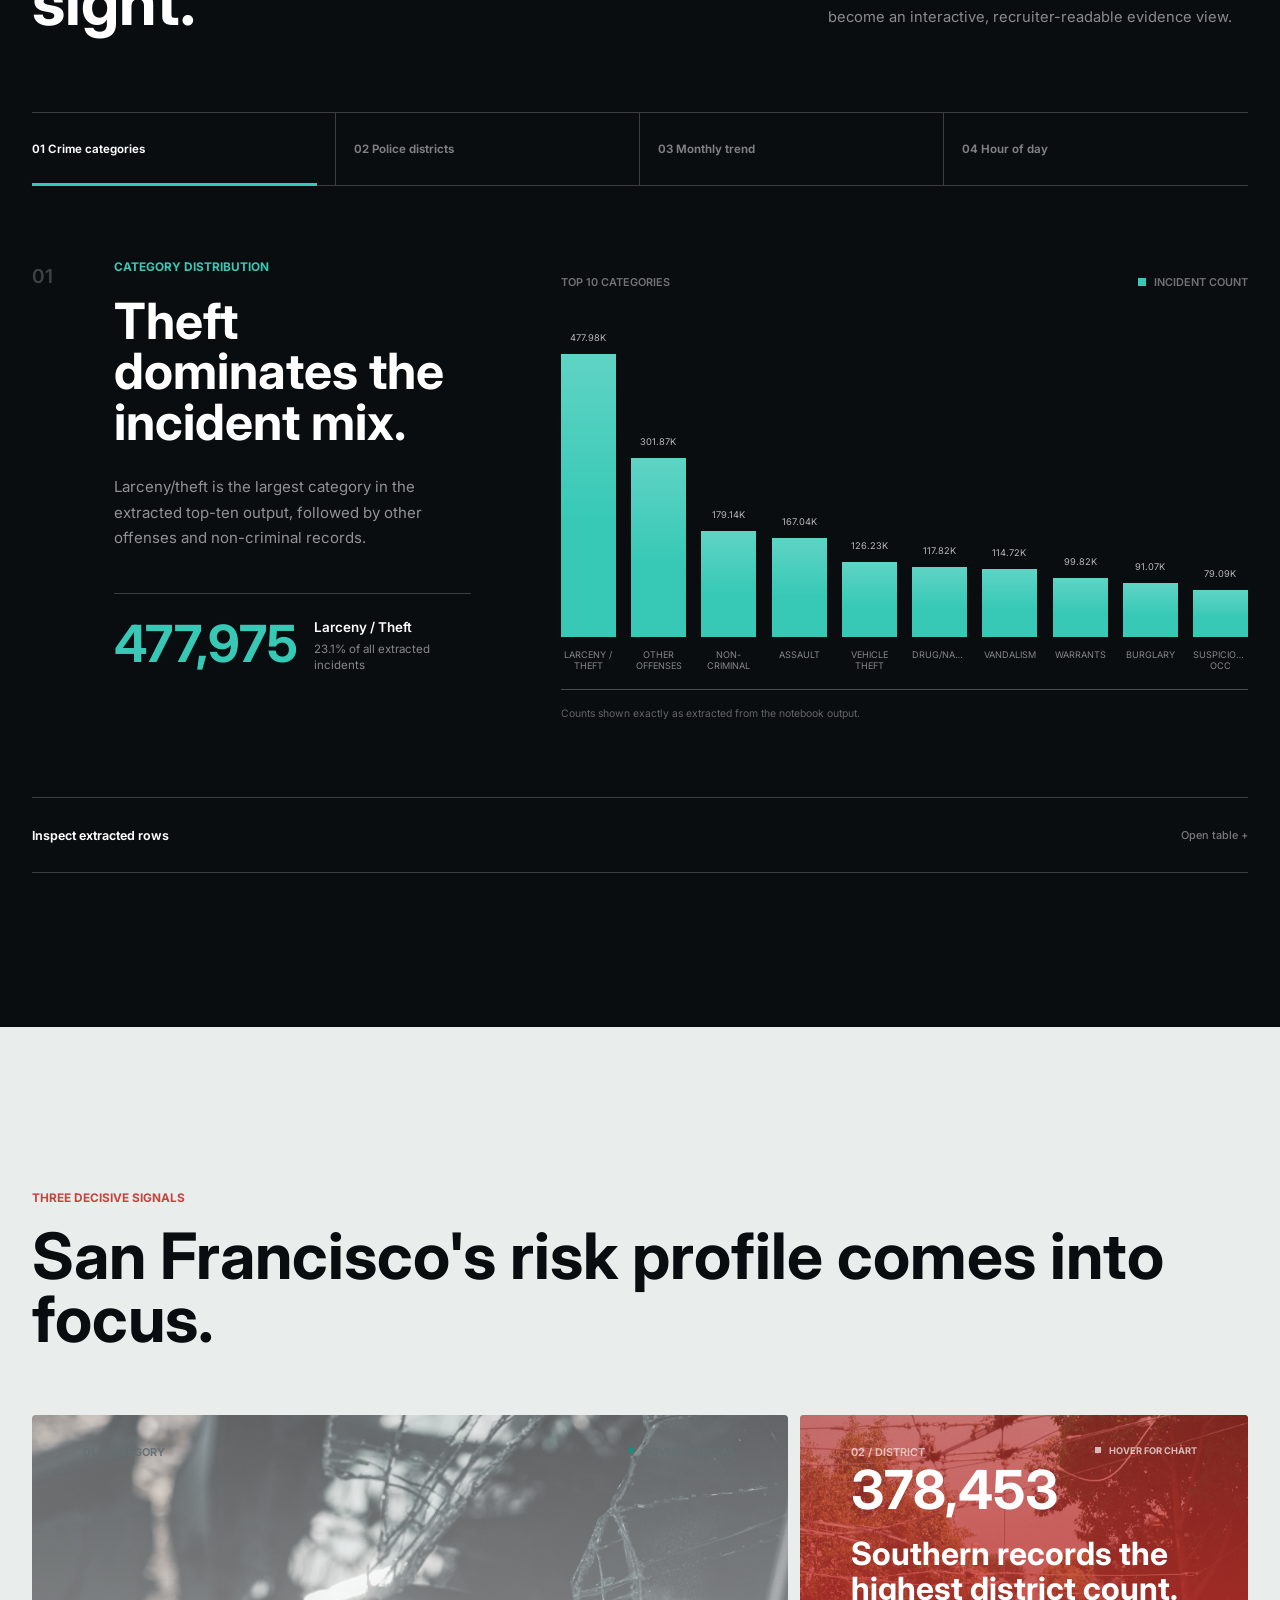
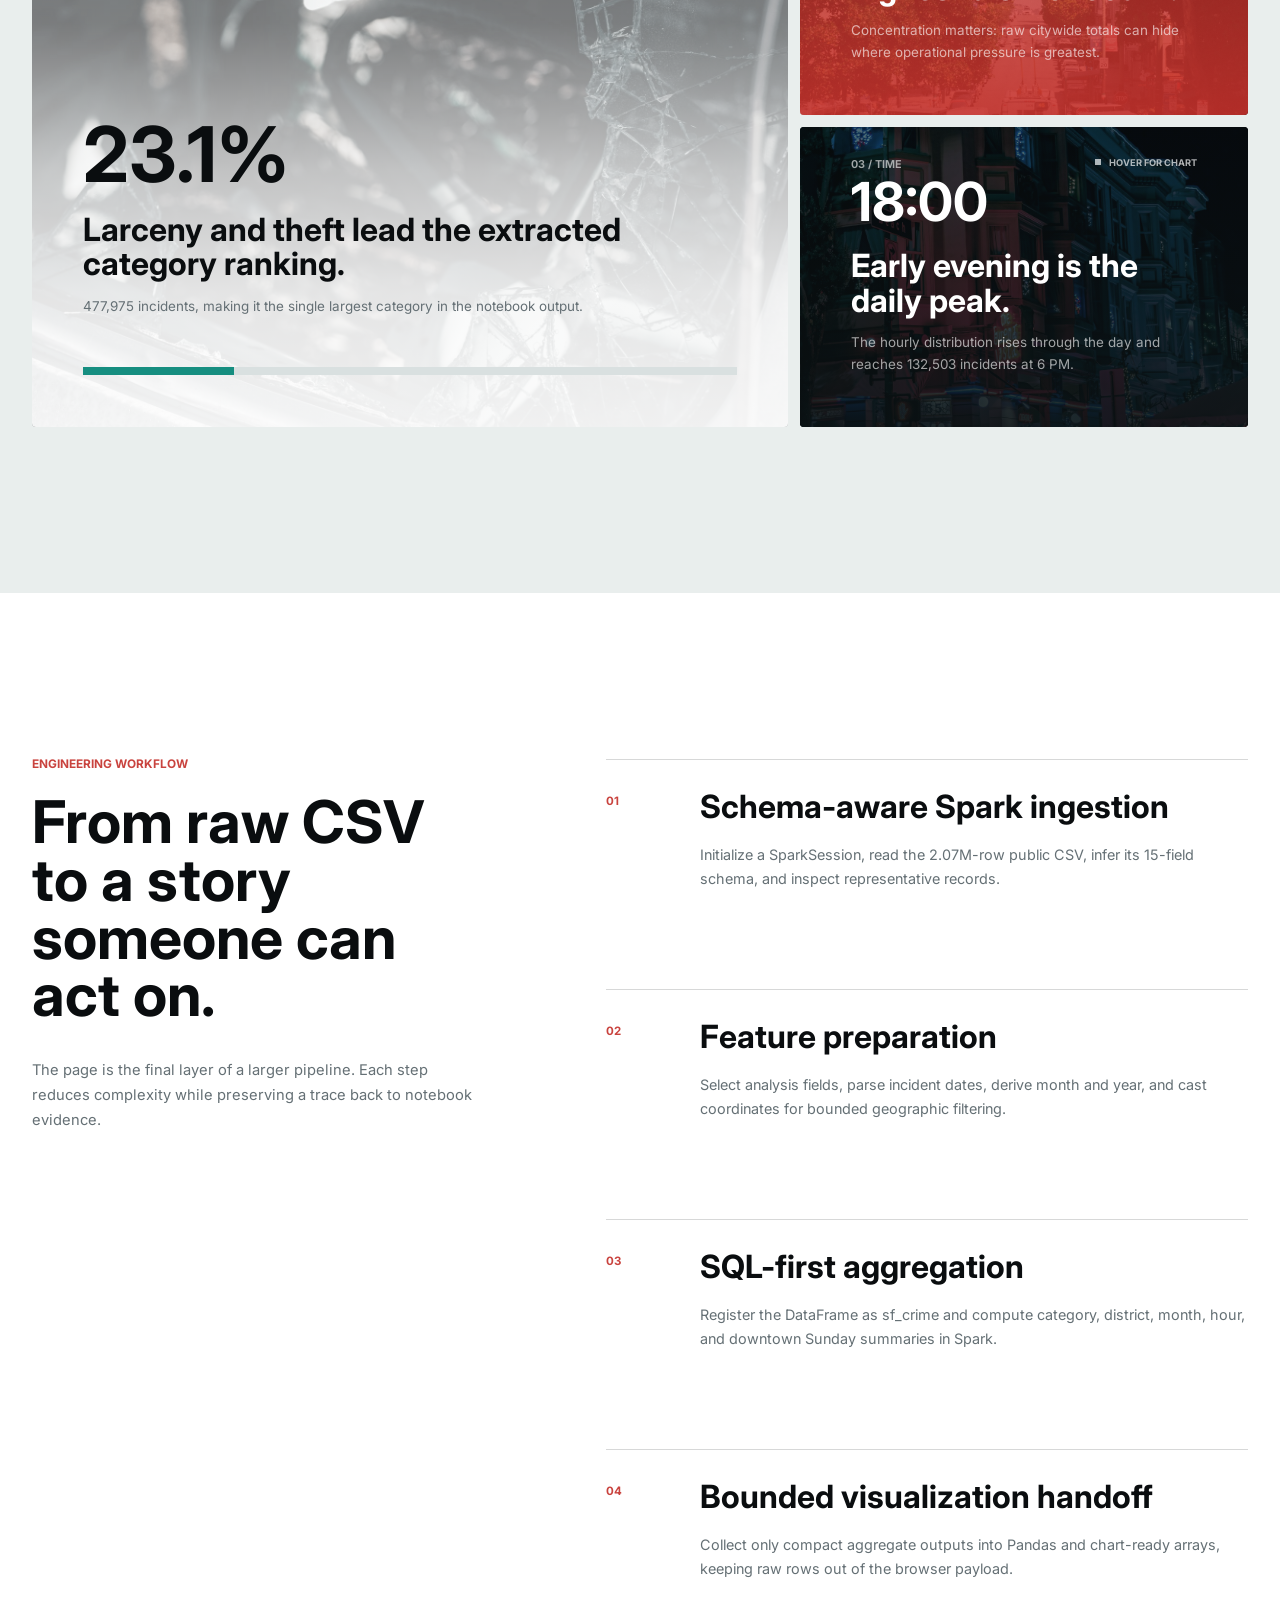
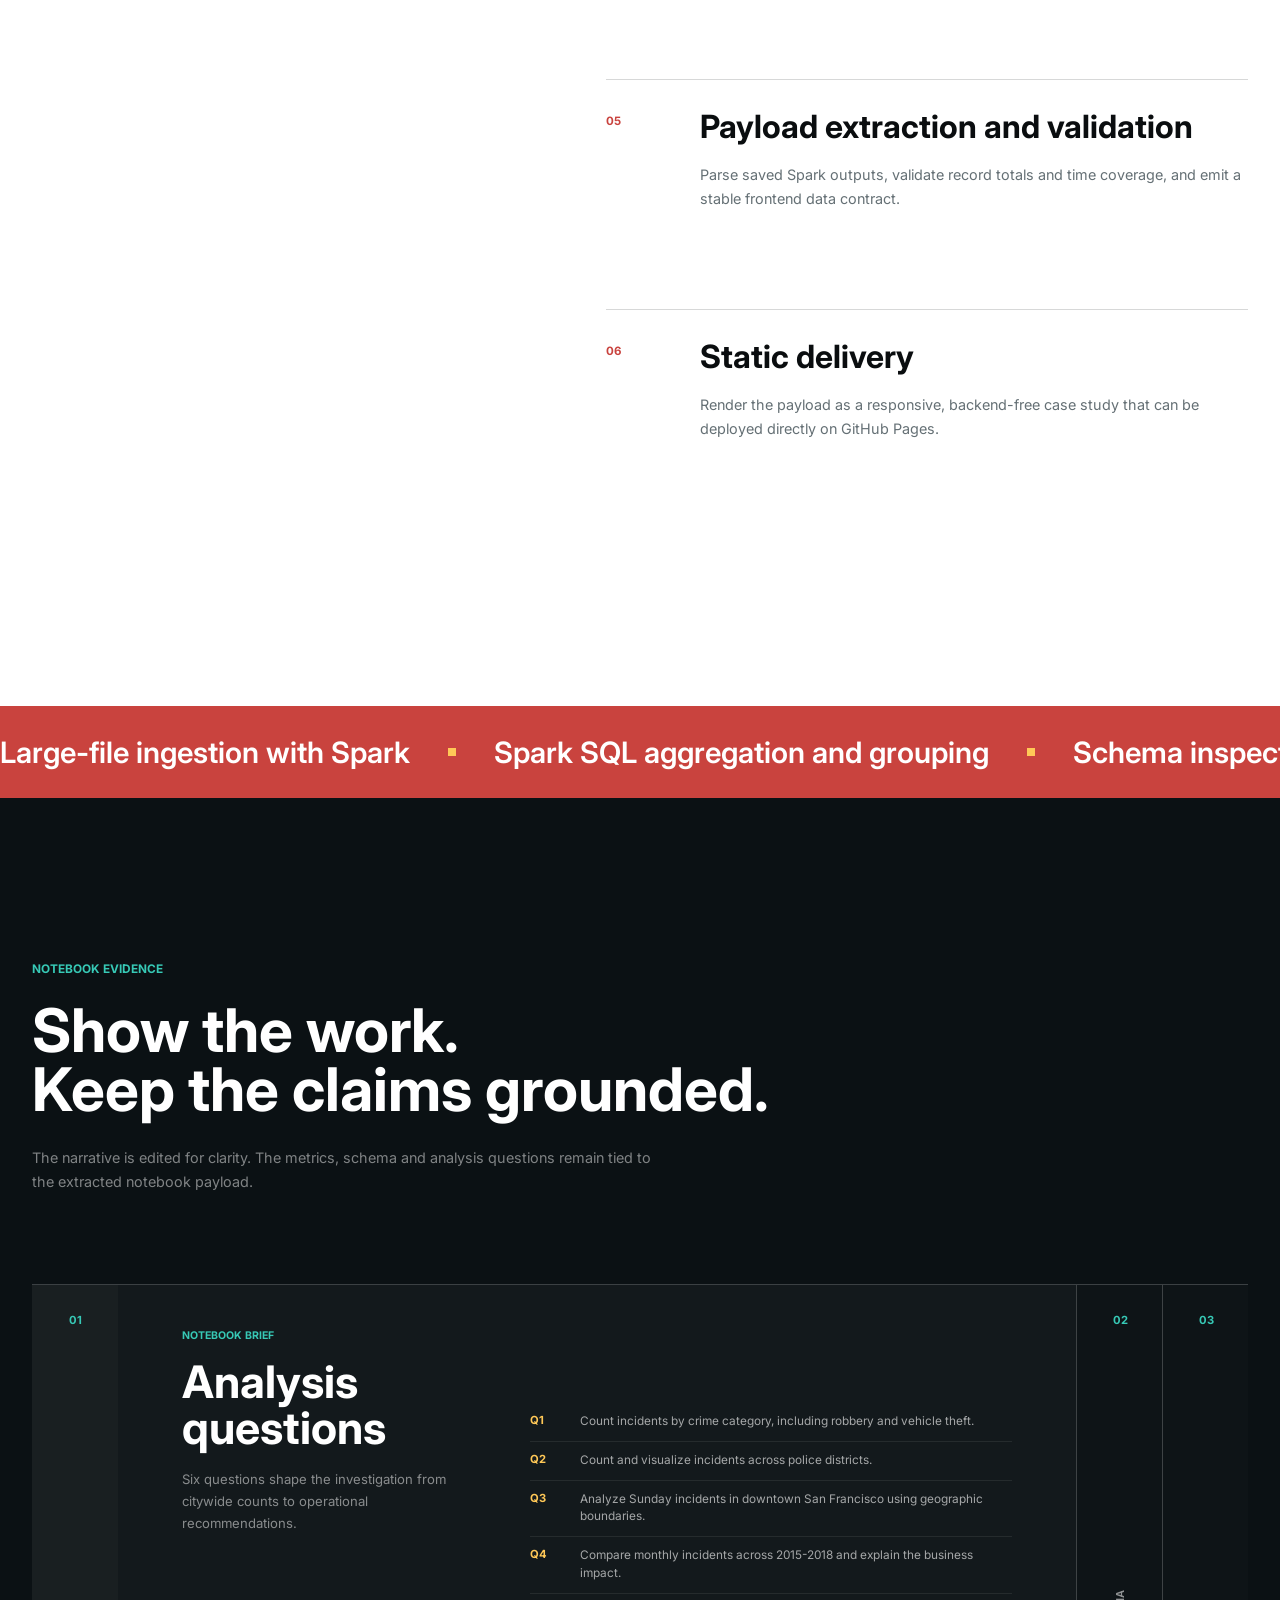
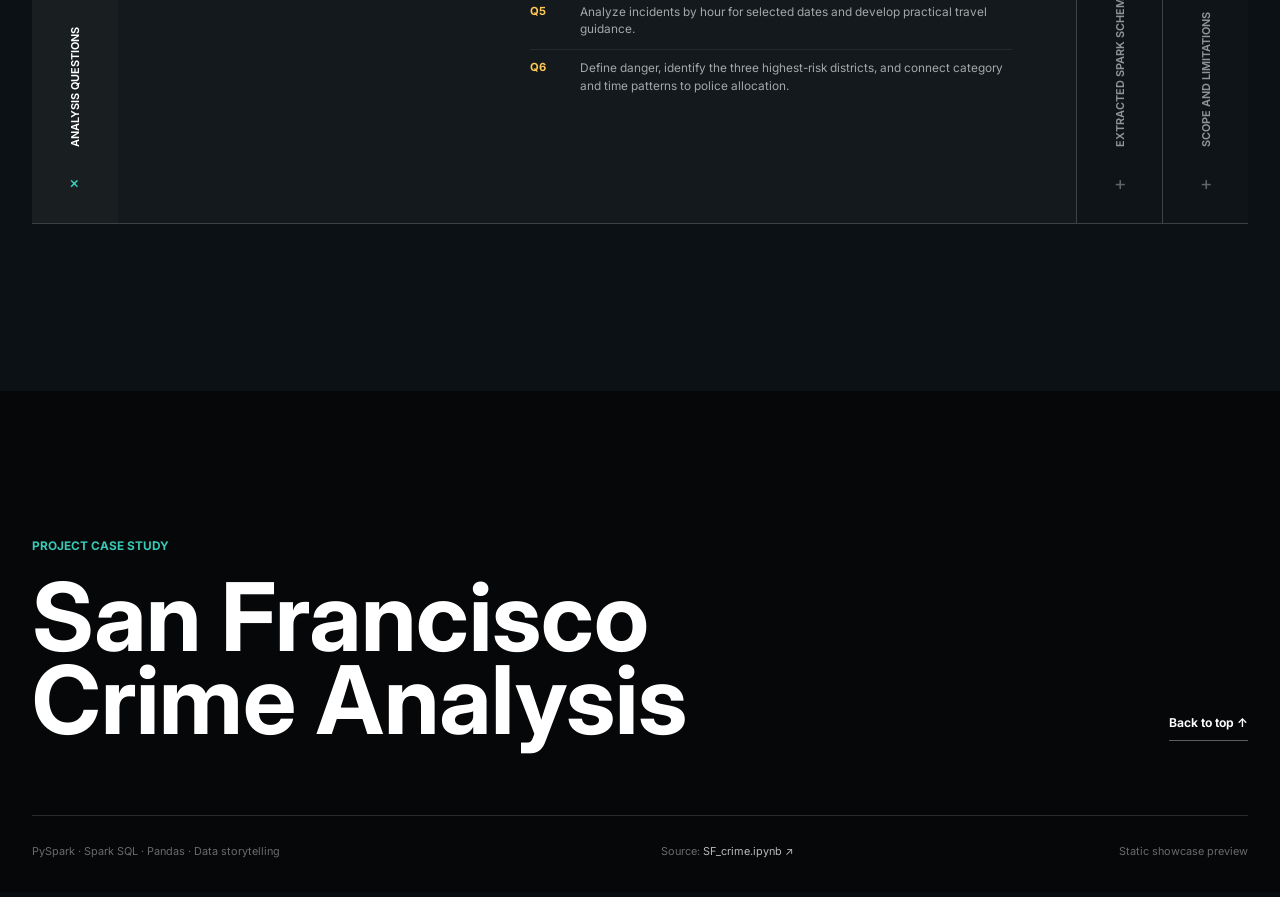
==== commit 2e5659f3: "Publish cinematic SF crime case study" ====
--- a/index.html
+++ b/index.html
@@ -1,1701 +1,443 @@
 <!doctype html>
 <html lang="en">
   <head>
-    <meta charset="utf-8">
-    <meta name="viewport" content="width=device-width, initial-scale=1">
-    <title>SF Crime Project Showcase</title>
-    <style>
-:root {
-  --ink: #18202a;
-  --muted: #637082;
-  --line: #d9e0e7;
-  --paper: #fbfcfd;
-  --panel: #ffffff;
-  --accent: #0f766e;
-  --accent-strong: #0b5f59;
-  --gold: #b7791f;
-  --blue: #2563eb;
-  --rose: #be4b67;
-  --shadow: 0 18px 45px rgba(24, 32, 42, 0.08);
-}
-
-* {
-  box-sizing: border-box;
-}
-
-body {
-  margin: 0;
-  background: var(--paper);
-  color: var(--ink);
-  font-family: Inter, ui-sans-serif, system-ui, -apple-system, BlinkMacSystemFont, "Segoe UI", sans-serif;
-  line-height: 1.5;
-}
-
-.hero {
-  min-height: 92vh;
-  padding: 24px clamp(18px, 5vw, 72px) 54px;
-  background:
-    linear-gradient(rgba(10, 22, 29, 0.2), rgba(10, 22, 29, 0.24)),
-    url("https://images.unsplash.com/photo-1501594907352-04cda38ebc29?auto=format&fit=crop&w=1800&q=80") center / cover;
-  color: #fff;
-  display: flex;
-  flex-direction: column;
-  justify-content: space-between;
-}
-
-.topbar,
-.footer {
-  display: flex;
-  justify-content: space-between;
-  gap: 18px;
-  align-items: center;
-}
-
-.brand,
-.source-pill {
-  font-size: 0.85rem;
-  font-weight: 700;
-  text-transform: uppercase;
-  letter-spacing: 0;
-}
-
-.source-pill {
-  max-width: min(560px, 55vw);
-  overflow: hidden;
-  text-overflow: ellipsis;
-  white-space: nowrap;
-  color: rgba(255, 255, 255, 0.86);
-}
-
-.hero-grid {
-  width: min(1180px, 100%);
-  display: grid;
-  grid-template-columns: minmax(0, 1.35fr) minmax(280px, 0.65fr);
-  gap: clamp(28px, 5vw, 72px);
-  align-items: end;
-}
-
-.eyebrow {
-  margin: 0 0 10px;
-  color: var(--accent);
-  font-size: 0.78rem;
-  font-weight: 800;
-  text-transform: uppercase;
-  letter-spacing: 0;
-}
-
-.hero .eyebrow {
-  color: #a7f3d0;
-}
-
-h1,
-h2,
-h3,
-p {
-  overflow-wrap: anywhere;
-}
-
-h1 {
-  max-width: 820px;
-  margin: 0;
-  font-size: clamp(3rem, 9vw, 6.8rem);
-  line-height: 0.95;
-  letter-spacing: 0;
-}
-
-h2 {
-  margin: 0;
-  font-size: clamp(1.55rem, 3vw, 2.45rem);
-  line-height: 1.08;
-  letter-spacing: 0;
-}
-
-h3 {
-  margin: 0 0 10px;
-  font-size: 1rem;
-}
-
-.subtitle {
-  max-width: 720px;
-  margin: 24px 0 0;
-  color: rgba(255, 255, 255, 0.88);
-  font-size: clamp(1.05rem, 2vw, 1.35rem);
-}
-
-.tool-list {
-  display: flex;
-  flex-wrap: wrap;
-  gap: 10px;
-  margin-top: 28px;
-}
-
-.chip,
-.tab {
-  min-height: 36px;
-  border: 1px solid rgba(255, 255, 255, 0.28);
-  border-radius: 999px;
-  padding: 8px 13px;
-  background: rgba(255, 255, 255, 0.12);
-  color: inherit;
-  font-weight: 700;
-}
-
-.hero-panel {
-  border: 1px solid rgba(255, 255, 255, 0.24);
-  border-radius: 8px;
-  padding: 22px;
-  background: rgba(7, 16, 22, 0.48);
-  backdrop-filter: blur(12px);
-}
-
-.snapshot {
-  display: grid;
-  gap: 16px;
-  margin: 0;
-}
-
-.snapshot dt {
-  color: rgba(255, 255, 255, 0.62);
-  font-size: 0.76rem;
-  font-weight: 800;
-  text-transform: uppercase;
-}
-
-.snapshot dd {
-  margin: 4px 0 0;
-  color: #fff;
-  font-weight: 700;
-}
-
-.section {
-  padding: 72px clamp(18px, 5vw, 72px);
-}
-
-.section-heading {
-  max-width: 760px;
-  margin-bottom: 26px;
-}
-
-.story-cards,
-.timeline,
-.split-section {
-  display: grid;
-  grid-template-columns: repeat(3, minmax(0, 1fr));
-  gap: 16px;
-}
-
-.story-card,
-.timeline-item,
-.finding-panel,
-.details-box,
-.question-card {
-  border: 1px solid var(--line);
-  border-radius: 8px;
-  background: var(--panel);
-  box-shadow: var(--shadow);
-}
-
-.story-card,
-.timeline-item,
-.question-card {
-  padding: 20px;
-}
-
-.story-card p,
-.timeline-item p,
-.question-card p {
-  margin: 0;
-  color: var(--muted);
-}
-
-.timeline {
-  grid-template-columns: repeat(4, minmax(0, 1fr));
-}
-
-.timeline-step {
-  display: inline-grid;
-  place-items: center;
-  width: 32px;
-  height: 32px;
-  margin-bottom: 14px;
-  border-radius: 50%;
-  background: var(--accent);
-  color: #fff;
-  font-weight: 800;
-}
-
-.findings-section {
-  background: #eef6f4;
-}
-
-.tabs {
-  display: flex;
-  flex-wrap: wrap;
-  gap: 8px;
-  margin-bottom: 16px;
-}
-
-.tab {
-  border-color: var(--line);
-  background: #fff;
-  color: var(--ink);
-  cursor: pointer;
-}
-
-.tab[aria-selected="true"] {
-  border-color: var(--accent-strong);
-  background: var(--accent-strong);
-  color: #fff;
-}
-
-.finding-panel {
-  padding: clamp(16px, 3vw, 28px);
-}
-
-.finding-header {
-  display: flex;
-  justify-content: space-between;
-  gap: 24px;
-  align-items: start;
-  margin-bottom: 22px;
-}
-
-.finding-header p {
-  max-width: 720px;
-  margin: 8px 0 0;
-  color: var(--muted);
-}
-
-.chart-wrap {
-  min-height: 360px;
-  overflow-x: auto;
-}
-
-.chart-svg {
-  width: 100%;
-  min-width: 620px;
-  height: 360px;
-  display: block;
-}
-
-.axis-label {
-  fill: var(--muted);
-  font-size: 11px;
-}
-
-.bar {
-  fill: var(--accent);
-}
-
-.line-2015 {
-  stroke: var(--accent-strong);
-}
-
-.line-2016 {
-  stroke: var(--gold);
-}
-
-.line-2017 {
-  stroke: var(--blue);
-}
-
-.line-2018 {
-  stroke: var(--rose);
-}
-
-.chart-note,
-.empty-state {
-  color: var(--muted);
-  font-size: 0.92rem;
-}
-
-.data-table {
-  width: 100%;
-  margin-top: 22px;
-  border-collapse: collapse;
-  font-size: 0.92rem;
-}
-
-.data-table th,
-.data-table td {
-  border-bottom: 1px solid var(--line);
-  padding: 10px 8px;
-  text-align: left;
-}
-
-.data-table th {
-  color: var(--muted);
-  font-size: 0.76rem;
-  text-transform: uppercase;
-}
-
-.split-section {
-  grid-template-columns: minmax(0, 0.8fr) minmax(0, 1.2fr);
-}
-
-.skills-list,
-.limits {
-  margin: 0;
-  padding: 0;
-  list-style: none;
-}
-
-.skills-list li,
-.limits li {
-  border-bottom: 1px solid var(--line);
-  padding: 13px 0;
-  font-weight: 700;
-}
-
-.question-list {
-  display: grid;
-  gap: 12px;
-}
-
-.question-card strong {
-  display: block;
-  margin-bottom: 8px;
-  color: var(--accent-strong);
-}
-
-.details-box {
-  padding: 20px;
-}
-
-summary {
-  cursor: pointer;
-  font-weight: 800;
-}
-
-pre {
-  overflow-x: auto;
-  margin: 18px 0;
-  padding: 18px;
-  border-radius: 8px;
-  background: #111827;
-  color: #e5e7eb;
-  font-size: 0.86rem;
-}
-
-.footer {
-  padding: 28px clamp(18px, 5vw, 72px);
-  border-top: 1px solid var(--line);
-  color: var(--muted);
-  font-size: 0.88rem;
-}
-
-@media (max-width: 860px) {
-  .hero {
-    min-height: auto;
-    gap: 72px;
-  }
-
-  .topbar,
-  .footer,
-  .finding-header {
-    align-items: flex-start;
-    flex-direction: column;
-  }
-
-  .source-pill {
-    max-width: 100%;
-  }
-
-  .hero-grid,
-  .story-cards,
-  .timeline,
-  .split-section {
-    grid-template-columns: 1fr;
-  }
-
-  h1 {
-    font-size: clamp(2.65rem, 16vw, 4.4rem);
-  }
-
-  .section {
-    padding-block: 54px;
-  }
-}
-    </style>
+    <meta charset="UTF-8" />
+    <meta name="viewport" content="width=device-width, initial-scale=1" />
+    <meta
+      name="description"
+      content="A cinematic case study of San Francisco crime patterns analyzed with PySpark and Spark SQL."
+    />
+    <title>San Francisco Crime Analysis | Project Case Study</title>
+    <link rel="preconnect" href="https://fonts.googleapis.com" />
+    <link rel="preconnect" href="https://fonts.gstatic.com" crossorigin />
+    <link
+      href="https://fonts.googleapis.com/css2?family=Inter:wght@400;500;600;700;800&display=swap"
+      rel="stylesheet"
+    />
+    <link rel="stylesheet" href="cinematic.css" />
   </head>
   <body>
-    <header class="hero">
-      <nav class="topbar" aria-label="Project metadata">
-        <span class="brand">Coding Project Showcase</span>
-        <span id="source-pill" class="source-pill"></span>
+    <a class="skip-link" href="#main">Skip to project story</a>
+
+    <header class="site-nav" id="site-nav">
+      <div class="nav-inner shell">
+        <a class="brand" href="#top" aria-label="SF Crime project home">
+          <span class="brand-mark" aria-hidden="true"></span>
+          <span>SF / CRIME</span>
+        </a>
+
+        <nav class="desktop-nav" aria-label="Primary navigation">
+          <a href="#overview">Overview</a>
+          <a href="#findings">Findings</a>
+          <a href="#build">Build</a>
+          <a href="#workflow">Workflow</a>
+          <a href="#evidence">Evidence</a>
+        </nav>
+
+        <a
+          class="nav-source"
+          id="nav-github-link"
+          href="https://github.com/RuijieThranduil/SF-crime"
+          target="_blank"
+          rel="noreferrer"
+        >GitHub &nearr;</a>
+        <button
+          class="menu-toggle"
+          id="menu-toggle"
+          type="button"
+          aria-label="Open navigation"
+          aria-expanded="false"
+          aria-controls="mobile-menu"
+        >
+          <span></span><span></span>
+        </button>
+      </div>
+
+      <nav class="mobile-menu" id="mobile-menu" aria-label="Mobile navigation" hidden>
+        <a href="#overview">Overview</a>
+        <a href="#findings">Findings</a>
+        <a href="#build">Build</a>
+        <a href="#workflow">Workflow</a>
+        <a href="#evidence">Evidence</a>
+        <a
+          id="mobile-github-link"
+          href="https://github.com/RuijieThranduil/SF-crime"
+          target="_blank"
+          rel="noreferrer"
+        >GitHub &nearr;</a>
       </nav>
-      <section class="hero-grid">
+    </header>
+
+    <main id="main">
+      <section class="hero" id="top" aria-labelledby="hero-title">
+        <div class="hero-media" aria-hidden="true">
+          <video
+            id="hero-video"
+            autoplay
+            muted
+            loop
+            playsinline
+            preload="metadata"
+          >
+            <source src="assets/sf-skyline.mp4" type="video/mp4" />
+          </video>
+          <div class="hero-wash"></div>
+          <div class="hero-grid"></div>
+          <div class="hero-scan"></div>
+        </div>
+
+        <div class="hero-content shell" id="hero-content">
+          <p class="hero-kicker reveal-line">
+            <span>2.07M public SFPD records</span>
+            <span>2003-May 2018</span>
+          </p>
+
+          <h1 id="hero-title" aria-label="San Francisco Crime Analysis">
+            <span class="hero-word"><span>San Francisco</span></span>
+            <span class="hero-word"><span>Crime Analysis</span></span>
+          </h1>
+
+          <div class="hero-lower reveal-line">
+            <p class="hero-deck">
+              Engineered an end-to-end Spark pipeline across
+              <strong>2,071,736 public incident records</strong>, turning raw city data
+              into decision-ready evidence.
+            </p>
+            <div class="hero-actions">
+              <a class="button button-primary" href="#findings">
+                Explore findings <span aria-hidden="true">&darr;</span>
+              </a>
+              <a
+                class="button button-glass"
+                id="hero-github-link"
+                href="https://github.com/RuijieThranduil/SF-crime"
+                target="_blank"
+                rel="noreferrer"
+              >View code <span aria-hidden="true">&nearr;</span></a>
+            </div>
+          </div>
+        </div>
+
+        <div class="hero-rail shell" aria-label="Project highlights">
+          <div class="rail-item reveal-line">
+            <span class="rail-value" data-count="2071736" data-format="compact">0</span>
+            <span class="rail-label">incident records</span>
+          </div>
+          <div class="rail-item reveal-line">
+            <span class="rail-value" data-count="10">0</span>
+            <span class="rail-label">police districts</span>
+          </div>
+          <div class="rail-item reveal-line">
+            <span class="rail-value">Spark SQL</span>
+            <span class="rail-label">analysis engine</span>
+          </div>
+          <p class="scroll-cue"><span></span>Scroll to read</p>
+        </div>
+      </section>
+
+      <section class="signal-band" id="overview">
+        <div class="shell signal-grid">
+          <div class="signal-intro section-reveal">
+            <p class="eyebrow eyebrow-light">The analytical brief</p>
+            <h2>Turn 2.07 million raw records into a decision-ready view of urban risk.</h2>
+          </div>
+
+          <div class="signal-copy section-reveal">
+            <p id="project-problem"></p>
+            <p class="muted-light">
+              The goal is descriptive, not predictive: reveal where and when
+              incidents concentrate, then communicate the limits honestly.
+            </p>
+          </div>
+        </div>
+
+        <div class="shell capability-strip section-reveal" id="capability-strip"></div>
+      </section>
+
+      <section class="story-section section-pad">
+        <div class="shell story-layout">
+          <div class="story-heading section-reveal">
+            <p class="eyebrow">Project in one minute</p>
+            <h2>One notebook.<br />A city-scale analytical system.</h2>
+          </div>
+
+          <div class="story-copy section-reveal">
+            <p class="lede" id="project-approach"></p>
+            <p id="project-outcome"></p>
+          </div>
+
+          <div class="story-index section-reveal" aria-label="Analysis dimensions">
+            <span>01 Categories</span>
+            <span>02 Districts</span>
+            <span>03 Monthly trend</span>
+            <span>04 Hour of day</span>
+          </div>
+        </div>
+      </section>
+
+      <section class="build-section section-pad" id="build">
+        <div class="shell">
+          <div class="build-heading section-reveal">
+            <div>
+              <p class="eyebrow">What I built</p>
+              <h2>Engineered the analytical pipeline end to end.</h2>
+            </div>
+            <div class="build-intro">
+              <p id="engineering-summary"></p>
+              <div class="why-spark">
+                <span>Why Spark</span>
+                <p id="why-spark"></p>
+              </div>
+            </div>
+          </div>
+
+          <dl class="scale-strip section-reveal" id="scale-strip" aria-label="Project scale"></dl>
+
+          <div class="build-proof-grid">
+            <ol class="build-list section-reveal" id="build-list"></ol>
+
+            <aside class="quality-panel section-reveal" aria-labelledby="quality-title">
+              <p class="eyebrow">Engineering quality</p>
+              <h3 id="quality-title">What was optimized and verified.</h3>
+              <div class="quality-list" id="quality-list"></div>
+              <div class="validation-block">
+                <p>Generation checks</p>
+                <ul id="validation-list"></ul>
+              </div>
+            </aside>
+          </div>
+
+          <div class="proof-band section-reveal">
+            <div>
+              <p class="eyebrow">Verify the work</p>
+              <h3>Code, notebook, and public source.</h3>
+            </div>
+            <nav class="proof-links" id="proof-links" aria-label="Project evidence links"></nav>
+          </div>
+        </div>
+      </section>
+
+      <section class="findings-section" id="findings">
+        <div class="shell findings-heading section-reveal">
+          <div>
+            <p class="eyebrow eyebrow-light">Key findings</p>
+            <h2>Patterns hidden in plain sight.</h2>
+          </div>
+          <p>
+            Switch dimensions to see the extracted notebook output become an
+            interactive, recruiter-readable evidence view.
+          </p>
+        </div>
+
+        <div class="finding-stage">
+          <div class="shell">
+            <div class="finding-tabs" id="finding-tabs" role="tablist" aria-label="Finding dimensions"></div>
+
+            <div class="finding-grid" id="finding-panel" aria-live="polite">
+              <div class="finding-narrative">
+                <p class="finding-number" id="finding-number">01</p>
+                <p class="eyebrow eyebrow-light" id="finding-label">Category distribution</p>
+                <h3 id="finding-title"></h3>
+                <p id="finding-summary"></p>
+                <dl class="finding-stat" id="finding-stat"></dl>
+              </div>
+
+              <div class="chart-frame">
+                <div class="chart-toolbar">
+                  <span id="chart-title">Extracted output</span>
+                  <span class="chart-key"><i></i> Incident count</span>
+                </div>
+                <div class="chart" id="chart" role="img"></div>
+                <p class="chart-note" id="chart-note"></p>
+              </div>
+            </div>
+
+            <details class="data-details" id="data-details">
+              <summary>
+                <span>Inspect extracted rows</span>
+                <span class="details-action">Open table +</span>
+              </summary>
+              <div class="table-scroll" id="finding-table"></div>
+            </details>
+          </div>
+        </div>
+      </section>
+
+      <section class="insight-section section-pad">
+        <div class="shell">
+          <div class="insight-heading section-reveal">
+            <p class="eyebrow">Three decisive signals</p>
+            <h2>San Francisco's risk profile comes into focus.</h2>
+          </div>
+
+          <div class="insight-grid">
+            <article
+              class="insight insight-large section-reveal"
+              id="category-insight"
+              tabindex="0"
+              aria-label="Larceny and theft account for 23.1 percent of extracted incidents. Hover for detailed category evidence."
+            >
+              <p class="insight-index">01 / CATEGORY</p>
+              <span class="insight-hover-hint">Hover for detail</span>
+              <strong>23.1%</strong>
+              <h3>Larceny and theft lead the extracted category ranking.</h3>
+              <p>477,975 incidents, making it the single largest category in the notebook output.</p>
+              <div class="share-meter" aria-label="23.1 percent share"><span style="--share: 23.1%"></span></div>
+
+              <div class="insight-color-layer" aria-hidden="true">
+                <p class="insight-index">01 / CATEGORY DETAIL</p>
+                <div class="category-rank-preview">
+                  <p class="category-rank-label">Top five category volume</p>
+                  <div class="category-rank-bars" id="category-rank-bars"></div>
+                </div>
+                <div class="category-detail-copy">
+                  <p class="category-detail-kicker">Why this matters</p>
+                  <h3 id="category-detail-title"></h3>
+                  <p id="category-detail-copy"></p>
+                  <dl class="category-detail-stats" id="category-detail-stats"></dl>
+                </div>
+              </div>
+            </article>
+
+            <article
+              class="insight insight-red section-reveal"
+              id="district-insight"
+              tabindex="0"
+              aria-label="Southern has the highest district count. Hover for district ranking chart."
+            >
+              <p class="insight-index">02 / DISTRICT</p>
+              <span class="insight-chart-hint">Hover for chart</span>
+              <strong>378,453</strong>
+              <h3>Southern records the highest district count.</h3>
+              <p>Concentration matters: raw citywide totals can hide where operational pressure is greatest.</p>
+
+              <div class="insight-data-layer" aria-hidden="true">
+                <p class="insight-index">02 / DISTRICT DETAIL</p>
+                <div class="mini-chart-heading">
+                  <p>Top five police districts</p>
+                  <strong>Southern leads</strong>
+                </div>
+                <div class="district-mini-chart" id="district-mini-chart"></div>
+                <p class="mini-chart-note">Counts are drawn directly from the extracted notebook payload.</p>
+              </div>
+            </article>
+
+            <article
+              class="insight insight-dark section-reveal"
+              id="hour-insight"
+              tabindex="0"
+              aria-label="Incident volume peaks at 18:00. Hover for hourly distribution chart."
+            >
+              <p class="insight-index">03 / TIME</p>
+              <span class="insight-chart-hint">Hover for chart</span>
+              <strong>18:00</strong>
+              <h3>Early evening is the daily peak.</h3>
+              <p>The hourly distribution rises through the day and reaches 132,503 incidents at 6 PM.</p>
+
+              <div class="insight-data-layer" aria-hidden="true">
+                <p class="insight-index">03 / HOURLY DETAIL</p>
+                <div class="mini-chart-heading">
+                  <p>AM / PM incident clock</p>
+                  <strong>Peak at 18:00</strong>
+                </div>
+                <div class="hour-mini-chart" id="hour-mini-chart"></div>
+                <p class="mini-chart-note">Citywide distribution across all extracted records.</p>
+              </div>
+            </article>
+          </div>
+        </div>
+      </section>
+
+      <section class="workflow-section section-pad" id="workflow">
+        <div class="shell workflow-layout">
+          <div class="workflow-sticky section-reveal">
+            <p class="eyebrow">Engineering workflow</p>
+            <h2>From raw CSV to a story someone can act on.</h2>
+            <p>
+              The page is the final layer of a larger pipeline. Each step reduces
+              complexity while preserving a trace back to notebook evidence.
+            </p>
+          </div>
+
+          <ol class="workflow-list" id="workflow-list"></ol>
+        </div>
+      </section>
+
+      <section class="skills-band">
+        <div class="skills-track" id="skills-track" aria-label="Technical skills"></div>
+      </section>
+
+      <section class="evidence-section section-pad" id="evidence">
+        <div class="shell evidence-layout">
+          <div class="evidence-heading section-reveal">
+            <p class="eyebrow eyebrow-light">Notebook evidence</p>
+            <h2>Show the work.<br />Keep the claims grounded.</h2>
+            <p>
+              The narrative is edited for clarity. The metrics, schema and
+              analysis questions remain tied to the extracted notebook payload.
+            </p>
+          </div>
+
+          <div class="evidence-cascade section-reveal" id="evidence-cascade">
+            <article class="evidence-panel is-active" data-evidence-panel="questions">
+              <button class="evidence-trigger" type="button" aria-expanded="true">
+                <span class="evidence-panel-number">01</span>
+                <span class="evidence-panel-rail-title">Analysis questions</span>
+              </button>
+              <div class="evidence-panel-content">
+                <p class="evidence-panel-kicker">Notebook brief</p>
+                <h3>Analysis questions</h3>
+                <p class="evidence-panel-intro">Six questions shape the investigation from citywide counts to operational recommendations.</p>
+                <div class="evidence-body" id="question-list"></div>
+              </div>
+            </article>
+
+            <article class="evidence-panel" data-evidence-panel="schema">
+              <button class="evidence-trigger" type="button" aria-expanded="false">
+                <span class="evidence-panel-number">02</span>
+                <span class="evidence-panel-rail-title">Extracted Spark schema</span>
+              </button>
+              <div class="evidence-panel-content">
+                <p class="evidence-panel-kicker">Data contract</p>
+                <h3>Extracted Spark schema</h3>
+                <p class="evidence-panel-intro">The inferred structure keeps incident identity, category, time, district and location fields traceable.</p>
+                <div class="evidence-body"><pre id="schema-output"></pre></div>
+              </div>
+            </article>
+
+            <article class="evidence-panel" data-evidence-panel="limits">
+              <button class="evidence-trigger" type="button" aria-expanded="false">
+                <span class="evidence-panel-number">03</span>
+                <span class="evidence-panel-rail-title">Scope and limitations</span>
+              </button>
+              <div class="evidence-panel-content">
+                <p class="evidence-panel-kicker">Interpretation guardrails</p>
+                <h3>Scope and limitations</h3>
+                <p class="evidence-panel-intro">The showcase separates descriptive evidence from causal or predictive claims.</p>
+                <div class="evidence-body"><ul id="limit-list"></ul></div>
+              </div>
+            </article>
+          </div>
+        </div>
+      </section>
+    </main>
+
+    <footer class="site-footer">
+      <div class="shell footer-top">
         <div>
-          <p class="eyebrow">PySpark Case Study</p>
-          <h1 id="project-title">San Francisco Crime Analysis</h1>
-          <p id="project-subtitle" class="subtitle"></p>
-          <div id="tool-list" class="tool-list" aria-label="Tools"></div>
-        </div>
-        <aside class="hero-panel" aria-label="Project snapshot">
-          <dl id="snapshot" class="snapshot"></dl>
-        </aside>
-      </section>
-    </header>
-
-    <main>
-      <section class="section story-section" aria-labelledby="story-heading">
-        <div class="section-heading">
-          <p class="eyebrow">Purpose</p>
-          <h2 id="story-heading">What this project proves</h2>
-        </div>
-        <div id="story-cards" class="story-cards"></div>
-      </section>
-
-      <section class="section" aria-labelledby="workflow-heading">
-        <div class="section-heading">
-          <p class="eyebrow">Workflow</p>
-          <h2 id="workflow-heading">From notebook to evidence</h2>
-        </div>
-        <div id="workflow" class="timeline"></div>
-      </section>
-
-      <section class="section findings-section" aria-labelledby="findings-heading">
-        <div class="section-heading">
-          <p class="eyebrow">Findings</p>
-          <h2 id="findings-heading">Key outputs extracted from the notebook</h2>
-        </div>
-        <div id="finding-tabs" class="tabs" role="tablist" aria-label="Finding views"></div>
-        <div id="finding-panel" class="finding-panel"></div>
-      </section>
-
-      <section class="section split-section" aria-labelledby="skills-heading">
-        <div>
-          <div class="section-heading">
-            <p class="eyebrow">Signal</p>
-            <h2 id="skills-heading">Technical skills demonstrated</h2>
-          </div>
-          <ul id="skills-list" class="skills-list"></ul>
-        </div>
-        <div>
-          <div class="section-heading">
-            <p class="eyebrow">Evidence</p>
-            <h2>Notebook questions</h2>
-          </div>
-          <div id="questions" class="question-list"></div>
-        </div>
-      </section>
-
-      <section class="section" aria-labelledby="details-heading">
-        <div class="section-heading">
-          <p class="eyebrow">Audit Trail</p>
-          <h2 id="details-heading">Raw extraction details</h2>
-        </div>
-        <details class="details-box">
-          <summary>Schema sample and limitations</summary>
-          <pre id="schema"></pre>
-          <ul id="limits" class="limits"></ul>
-        </details>
-      </section>
-    </main>
-
-    <footer class="footer">
-      <span>Static showcase generated from a local notebook payload.</span>
-      <span id="footer-source"></span>
+          <p class="eyebrow eyebrow-light">Project case study</p>
+          <h2>San Francisco<br />Crime Analysis</h2>
+        </div>
+        <a class="footer-link" href="#top">Back to top &uarr;</a>
+      </div>
+      <div class="shell footer-bottom">
+        <span>PySpark &middot; Spark SQL &middot; Pandas &middot; Data storytelling</span>
+        <span>Source: <a id="footer-notebook-link" href="https://github.com/RuijieThranduil/SF-crime/blob/main/SF_crime.ipynb" target="_blank" rel="noreferrer">SF_crime.ipynb &nearr;</a></span>
+        <span>Static showcase preview</span>
+      </div>
     </footer>
 
-    <script>
-window.PROJECT_DATA = {
-  "meta": {
-    "title": "San Francisco Crime Analysis",
-    "subtitle": "A Spark SQL case study turning large public safety records into recruiter-readable analytical evidence.",
-    "sourcePath": "C:\\Users\\94903\\Desktop\\L\\SF-Crime\\SF_crime.ipynb",
-    "notebook": "SF_crime.ipynb",
-    "projectFolder": "C:\\Users\\94903\\Desktop\\L\\SF-Crime",
-    "dateRange": "Historical incidents, 2003 to May 2018; trend focus on 2015-2018",
-    "generatedAt": "Generated from notebook outputs",
-    "tools": [
-      "Python",
-      "PySpark",
-      "Spark SQL",
-      "Pandas",
-      "Matplotlib",
-      "Notebook analysis"
-    ]
-  },
-  "story": {
-    "problem": "Explore San Francisco incident records at city scale and identify patterns that can support travel guidance and police resource allocation.",
-    "approach": "Load the raw CSV with Spark, register a SQL view, aggregate by category, district, month, and hour, then convert selected results to Pandas for visualization.",
-    "outcome": "The analysis surfaces concentrated district risk, dominant theft-related categories, seasonal trend comparisons, and hourly peaks useful for operational recommendations."
-  },
-  "workflow": [
-    {
-      "title": "Spark ingestion",
-      "detail": "Initialize a SparkSession and infer schema from the incident CSV without copying the source data into the web artifact."
-    },
-    {
-      "title": "SQL-first aggregation",
-      "detail": "Register the DataFrame as sf_crime and use Spark SQL to compute category, district, month, and hour summaries."
-    },
-    {
-      "title": "Visualization handoff",
-      "detail": "Convert compact aggregate outputs to chart-ready arrays for browser rendering."
-    },
-    {
-      "title": "Decision framing",
-      "detail": "Translate raw counts into recruiter-friendly findings about risk concentration, timing, and operational action."
-    }
-  ],
-  "findings": {
-    "categories": {
-      "title": "Top Crime Categories",
-      "summary": "Larceny/theft is the largest category in the extracted top-ten output, followed by other offenses and non-criminal records.",
-      "xKey": "category",
-      "yKey": "Count",
-      "data": [
-        {
-          "category": "LARCENY/THEFT",
-          "Count": 477975
-        },
-        {
-          "category": "OTHER OFFENSES",
-          "Count": 301874
-        },
-        {
-          "category": "NON-CRIMINAL",
-          "Count": 179139
-        },
-        {
-          "category": "ASSAULT",
-          "Count": 167042
-        },
-        {
-          "category": "VEHICLE THEFT",
-          "Count": 126228
-        },
-        {
-          "category": "DRUG/NARCOTIC",
-          "Count": 117821
-        },
-        {
-          "category": "VANDALISM",
-          "Count": 114718
-        },
-        {
-          "category": "WARRANTS",
-          "Count": 99821
-        },
-        {
-          "category": "BURGLARY",
-          "Count": 91067
-        },
-        {
-          "category": "SUSPICIOUS OCC",
-          "Count": 79087
-        }
-      ]
-    },
-    "districts": {
-      "title": "District Concentration",
-      "summary": "Southern, Mission, and Northern districts have the highest incident counts in the notebook output.",
-      "xKey": "PdDistrict",
-      "yKey": "Count",
-      "data": [
-        {
-          "PdDistrict": "SOUTHERN",
-          "Count": 378453
-        },
-        {
-          "PdDistrict": "MISSION",
-          "Count": 279744
-        },
-        {
-          "PdDistrict": "NORTHERN",
-          "Count": 260013
-        },
-        {
-          "PdDistrict": "CENTRAL",
-          "Count": 216646
-        },
-        {
-          "PdDistrict": "BAYVIEW",
-          "Count": 201989
-        },
-        {
-          "PdDistrict": "TENDERLOIN",
-          "Count": 180934
-        },
-        {
-          "PdDistrict": "INGLESIDE",
-          "Count": 176557
-        },
-        {
-          "PdDistrict": "TARAVAL",
-          "Count": 150970
-        },
-        {
-          "PdDistrict": "PARK",
-          "Count": 116296
-        },
-        {
-          "PdDistrict": "RICHMOND",
-          "Count": 110133
-        }
-      ]
-    },
-    "monthly": {
-      "title": "Monthly Trend, 2015-2018",
-      "summary": "The month-by-year table enables comparison across recent complete years before the dataset cutoff.",
-      "xKey": "Month",
-      "seriesKey": "Year",
-      "yKey": "Count",
-      "data": [
-        {
-          "Month": 1,
-          "Year": 2015,
-          "Count": 12781
-        },
-        {
-          "Month": 2,
-          "Year": 2015,
-          "Count": 11504
-        },
-        {
-          "Month": 3,
-          "Year": 2015,
-          "Count": 13037
-        },
-        {
-          "Month": 4,
-          "Year": 2015,
-          "Count": 12125
-        },
-        {
-          "Month": 5,
-          "Year": 2015,
-          "Count": 12893
-        },
-        {
-          "Month": 6,
-          "Year": 2015,
-          "Count": 12490
-        },
-        {
-          "Month": 7,
-          "Year": 2015,
-          "Count": 12598
-        },
-        {
-          "Month": 8,
-          "Year": 2015,
-          "Count": 12875
-        },
-        {
-          "Month": 9,
-          "Year": 2015,
-          "Count": 12042
-        },
-        {
-          "Month": 10,
-          "Year": 2015,
-          "Count": 12282
-        },
-        {
-          "Month": 11,
-          "Year": 2015,
-          "Count": 11299
-        },
-        {
-          "Month": 12,
-          "Year": 2015,
-          "Count": 10749
-        },
-        {
-          "Month": 1,
-          "Year": 2016,
-          "Count": 12154
-        },
-        {
-          "Month": 2,
-          "Year": 2016,
-          "Count": 11394
-        },
-        {
-          "Month": 3,
-          "Year": 2016,
-          "Count": 11547
-        },
-        {
-          "Month": 4,
-          "Year": 2016,
-          "Count": 11486
-        },
-        {
-          "Month": 5,
-          "Year": 2016,
-          "Count": 11916
-        },
-        {
-          "Month": 6,
-          "Year": 2016,
-          "Count": 11305
-        },
-        {
-          "Month": 7,
-          "Year": 2016,
-          "Count": 11436
-        },
-        {
-          "Month": 8,
-          "Year": 2016,
-          "Count": 11747
-        },
-        {
-          "Month": 9,
-          "Year": 2016,
-          "Count": 11696
-        },
-        {
-          "Month": 10,
-          "Year": 2016,
-          "Count": 12548
-        },
-        {
-          "Month": 11,
-          "Year": 2016,
-          "Count": 11891
-        },
-        {
-          "Month": 12,
-          "Year": 2016,
-          "Count": 12225
-        },
-        {
-          "Month": 1,
-          "Year": 2017,
-          "Count": 12314
-        },
-        {
-          "Month": 2,
-          "Year": 2017,
-          "Count": 11398
-        },
-        {
-          "Month": 3,
-          "Year": 2017,
-          "Count": 12827
-        },
-        {
-          "Month": 4,
-          "Year": 2017,
-          "Count": 12092
-        },
-        {
-          "Month": 5,
-          "Year": 2017,
-          "Count": 12378
-        },
-        {
-          "Month": 6,
-          "Year": 2017,
-          "Count": 11795
-        },
-        {
-          "Month": 7,
-          "Year": 2017,
-          "Count": 12363
-        },
-        {
-          "Month": 8,
-          "Year": 2017,
-          "Count": 12028
-        },
-        {
-          "Month": 9,
-          "Year": 2017,
-          "Count": 11819
-        },
-        {
-          "Month": 10,
-          "Year": 2017,
-          "Count": 12630
-        },
-        {
-          "Month": 11,
-          "Year": 2017,
-          "Count": 11609
-        },
-        {
-          "Month": 12,
-          "Year": 2017,
-          "Count": 11772
-        },
-        {
-          "Month": 1,
-          "Year": 2018,
-          "Count": 11320
-        },
-        {
-          "Month": 2,
-          "Year": 2018,
-          "Count": 9287
-        },
-        {
-          "Month": 3,
-          "Year": 2018,
-          "Count": 10042
-        },
-        {
-          "Month": 4,
-          "Year": 2018,
-          "Count": 9679
-        },
-        {
-          "Month": 5,
-          "Year": 2018,
-          "Count": 3405
-        }
-      ]
-    },
-    "hourly": {
-      "title": "Hourly Distribution",
-      "summary": "Incident volume rises through the day and peaks around early evening, supporting practical travel-safety discussion.",
-      "xKey": "Hour",
-      "yKey": "Count",
-      "data": [
-        {
-          "Hour": 0,
-          "Count": 106869
-        },
-        {
-          "Hour": 1,
-          "Count": 61748
-        },
-        {
-          "Hour": 2,
-          "Count": 51521
-        },
-        {
-          "Hour": 3,
-          "Count": 33314
-        },
-        {
-          "Hour": 4,
-          "Count": 23545
-        },
-        {
-          "Hour": 5,
-          "Count": 20976
-        },
-        {
-          "Hour": 6,
-          "Count": 31125
-        },
-        {
-          "Hour": 7,
-          "Count": 50654
-        },
-        {
-          "Hour": 8,
-          "Count": 76123
-        },
-        {
-          "Hour": 9,
-          "Count": 82997
-        },
-        {
-          "Hour": 10,
-          "Count": 88627
-        },
-        {
-          "Hour": 11,
-          "Count": 90390
-        },
-        {
-          "Hour": 12,
-          "Count": 124433
-        },
-        {
-          "Hour": 13,
-          "Count": 101000
-        },
-        {
-          "Hour": 14,
-          "Count": 104636
-        },
-        {
-          "Hour": 15,
-          "Count": 111500
-        },
-        {
-          "Hour": 16,
-          "Count": 117074
-        },
-        {
-          "Hour": 17,
-          "Count": 126960
-        },
-        {
-          "Hour": 18,
-          "Count": 132503
-        },
-        {
-          "Hour": 19,
-          "Count": 118831
-        },
-        {
-          "Hour": 20,
-          "Count": 107790
-        },
-        {
-          "Hour": 21,
-          "Count": 102603
-        },
-        {
-          "Hour": 22,
-          "Count": 107297
-        },
-        {
-          "Hour": 23,
-          "Count": 99220
-        }
-      ]
-    }
-  },
-  "skills": [
-    "Large-file ingestion with Spark",
-    "Spark SQL aggregation and grouping",
-    "Schema inspection and feature selection",
-    "Notebook-to-web data extraction",
-    "Data storytelling for non-technical review"
-  ],
-  "evidence": {
-    "questions": [
-      {
-        "id": "Q1",
-        "prompt": "Write a spark programme to count the crimes of different cates \u591a\u5c11\u62a2\u52ab\uff1f\u591a\u5c11\u5077\u8f66\uff1f\u7b49\u7b49"
-      },
-      {
-        "id": "Q2",
-        "prompt": "Count the number of crimes for differnet district and visualization"
-      },
-      {
-        "id": "Q3",
-        "prompt": "\uff1a Count the number of crimes each \"Sunday\" @ SF downtown hint1: downtown \u7ecf\u7eac\u5ea6\u5b9a\u4e49"
-      },
-      {
-        "id": "Q4",
-        "prompt": "Analysis number of crimes in each month of 2015,2016,2017,2018. Then give your insights of the output results. What is the business impact for your result"
-      },
-      {
-        "id": "Q5",
-        "prompt": "Analysis the number of crime with respsect to the hour in certian day like 2015/12/15, 2016/12/15, 2017/12/15. Then, give your travel suggestion to visit SF."
-      },
-      {
-        "id": "Q6",
-        "prompt": "question (1) Step1: Find out the top-3 danger disrict \u5b9a\u4e49\u4ec0\u4e48\u53ebdanger\uff1f (2) Step2: find out the crime event w.r.t category and time (hour) from the result of step 1 (3) give your advice to distribute the police based on your analysis results."
-      }
-    ],
-    "schema": [
-      "root",
-      " |-- PdId: long (nullable = true)",
-      " |-- IncidntNum: integer (nullable = true)",
-      " |-- Incident Code: integer (nullable = true)",
-      " |-- Category: string (nullable = true)",
-      " |-- Descript: string (nullable = true)",
-      " |-- DayOfWeek: string (nullable = true)",
-      " |-- Date: string (nullable = true)",
-      " |-- Time: timestamp (nullable = true)",
-      " |-- PdDistrict: string (nullable = true)",
-      " |-- Resolution: string (nullable = true)",
-      " |-- Address: string (nullable = true)",
-      " |-- X: double (nullable = true)",
-      " |-- Y: double (nullable = true)",
-      " |-- location: string (nullable = true)",
-      " |-- data_loaded_at: string (nullable = true)",
-      "",
-      "[base64]",
-      "|          PdId|IncidntNum|Incident Code|     Category|         Descript|DayOfWeek|      Date|               Time|PdDistrict|Resolution|             Address|               X|             Y|            location|      data_loaded_at|",
-      "[base64]",
-      "|16020415607021| 160204156|         7021|VEHICLE THEFT|STOLEN AUTOMOBILE| Thursday|03/03/2016|2026-01-04 19:30:00|   TARAVAL|      NONE|100 Block of BEPL...|-122.46354501682|37.70796836451|POINT (-122.46354...|2025/06/20 12:17:...|",
-      "|11049313327195| 110493133|        27195|     TRESPASS|      TRESPASSING|   Sunday|06/19/2011|2026-01-04 13:06:00|   TARAVAL|      NONE|100 Block of APTO...|-122.46675800516| 37.7291845796|POINT (-122.46675...|2025/06/20 12:17:...|"
-    ],
-    "rawTables": {
-      "category": [
-        {
-          "category": "LARCENY/THEFT",
-          "Count": 477975
-        },
-        {
-          "category": "OTHER OFFENSES",
-          "Count": 301874
-        },
-        {
-          "category": "NON-CRIMINAL",
-          "Count": 179139
-        },
-        {
-          "category": "ASSAULT",
-          "Count": 167042
-        },
-        {
-          "category": "VEHICLE THEFT",
-          "Count": 126228
-        },
-        {
-          "category": "DRUG/NARCOTIC",
-          "Count": 117821
-        },
-        {
-          "category": "VANDALISM",
-          "Count": 114718
-        },
-        {
-          "category": "WARRANTS",
-          "Count": 99821
-        },
-        {
-          "category": "BURGLARY",
-          "Count": 91067
-        },
-        {
-          "category": "SUSPICIOUS OCC",
-          "Count": 79087
-        }
-      ],
-      "district": [
-        {
-          "PdDistrict": "SOUTHERN",
-          "Count": 378453
-        },
-        {
-          "PdDistrict": "MISSION",
-          "Count": 279744
-        },
-        {
-          "PdDistrict": "NORTHERN",
-          "Count": 260013
-        },
-        {
-          "PdDistrict": "CENTRAL",
-          "Count": 216646
-        },
-        {
-          "PdDistrict": "BAYVIEW",
-          "Count": 201989
-        },
-        {
-          "PdDistrict": "TENDERLOIN",
-          "Count": 180934
-        },
-        {
-          "PdDistrict": "INGLESIDE",
-          "Count": 176557
-        },
-        {
-          "PdDistrict": "TARAVAL",
-          "Count": 150970
-        },
-        {
-          "PdDistrict": "PARK",
-          "Count": 116296
-        },
-        {
-          "PdDistrict": "RICHMOND",
-          "Count": 110133
-        },
-        {
-          "PdDistrict": "NA",
-          "Count": 1
-        }
-      ],
-      "monthly": [
-        {
-          "Month": 1,
-          "Year": 2015,
-          "Count": 12781
-        },
-        {
-          "Month": 2,
-          "Year": 2015,
-          "Count": 11504
-        },
-        {
-          "Month": 3,
-          "Year": 2015,
-          "Count": 13037
-        },
-        {
-          "Month": 4,
-          "Year": 2015,
-          "Count": 12125
-        },
-        {
-          "Month": 5,
-          "Year": 2015,
-          "Count": 12893
-        },
-        {
-          "Month": 6,
-          "Year": 2015,
-          "Count": 12490
-        },
-        {
-          "Month": 7,
-          "Year": 2015,
-          "Count": 12598
-        },
-        {
-          "Month": 8,
-          "Year": 2015,
-          "Count": 12875
-        },
-        {
-          "Month": 9,
-          "Year": 2015,
-          "Count": 12042
-        },
-        {
-          "Month": 10,
-          "Year": 2015,
-          "Count": 12282
-        },
-        {
-          "Month": 11,
-          "Year": 2015,
-          "Count": 11299
-        },
-        {
-          "Month": 12,
-          "Year": 2015,
-          "Count": 10749
-        },
-        {
-          "Month": 1,
-          "Year": 2016,
-          "Count": 12154
-        },
-        {
-          "Month": 2,
-          "Year": 2016,
-          "Count": 11394
-        },
-        {
-          "Month": 3,
-          "Year": 2016,
-          "Count": 11547
-        },
-        {
-          "Month": 4,
-          "Year": 2016,
-          "Count": 11486
-        },
-        {
-          "Month": 5,
-          "Year": 2016,
-          "Count": 11916
-        },
-        {
-          "Month": 6,
-          "Year": 2016,
-          "Count": 11305
-        },
-        {
-          "Month": 7,
-          "Year": 2016,
-          "Count": 11436
-        },
-        {
-          "Month": 8,
-          "Year": 2016,
-          "Count": 11747
-        },
-        {
-          "Month": 9,
-          "Year": 2016,
-          "Count": 11696
-        },
-        {
-          "Month": 10,
-          "Year": 2016,
-          "Count": 12548
-        },
-        {
-          "Month": 11,
-          "Year": 2016,
-          "Count": 11891
-        },
-        {
-          "Month": 12,
-          "Year": 2016,
-          "Count": 12225
-        },
-        {
-          "Month": 1,
-          "Year": 2017,
-          "Count": 12314
-        },
-        {
-          "Month": 2,
-          "Year": 2017,
-          "Count": 11398
-        },
-        {
-          "Month": 3,
-          "Year": 2017,
-          "Count": 12827
-        },
-        {
-          "Month": 4,
-          "Year": 2017,
-          "Count": 12092
-        },
-        {
-          "Month": 5,
-          "Year": 2017,
-          "Count": 12378
-        },
-        {
-          "Month": 6,
-          "Year": 2017,
-          "Count": 11795
-        },
-        {
-          "Month": 7,
-          "Year": 2017,
-          "Count": 12363
-        },
-        {
-          "Month": 8,
-          "Year": 2017,
-          "Count": 12028
-        },
-        {
-          "Month": 9,
-          "Year": 2017,
-          "Count": 11819
-        },
-        {
-          "Month": 10,
-          "Year": 2017,
-          "Count": 12630
-        },
-        {
-          "Month": 11,
-          "Year": 2017,
-          "Count": 11609
-        },
-        {
-          "Month": 12,
-          "Year": 2017,
-          "Count": 11772
-        },
-        {
-          "Month": 1,
-          "Year": 2018,
-          "Count": 11320
-        },
-        {
-          "Month": 2,
-          "Year": 2018,
-          "Count": 9287
-        },
-        {
-          "Month": 3,
-          "Year": 2018,
-          "Count": 10042
-        },
-        {
-          "Month": 4,
-          "Year": 2018,
-          "Count": 9679
-        },
-        {
-          "Month": 5,
-          "Year": 2018,
-          "Count": 3405
-        }
-      ],
-      "hourly": [
-        {
-          "Hour": 0,
-          "Count": 106869
-        },
-        {
-          "Hour": 1,
-          "Count": 61748
-        },
-        {
-          "Hour": 2,
-          "Count": 51521
-        },
-        {
-          "Hour": 3,
-          "Count": 33314
-        },
-        {
-          "Hour": 4,
-          "Count": 23545
-        },
-        {
-          "Hour": 5,
-          "Count": 20976
-        },
-        {
-          "Hour": 6,
-          "Count": 31125
-        },
-        {
-          "Hour": 7,
-          "Count": 50654
-        },
-        {
-          "Hour": 8,
-          "Count": 76123
-        },
-        {
-          "Hour": 9,
-          "Count": 82997
-        },
-        {
-          "Hour": 10,
-          "Count": 88627
-        },
-        {
-          "Hour": 11,
-          "Count": 90390
-        },
-        {
-          "Hour": 12,
-          "Count": 124433
-        },
-        {
-          "Hour": 13,
-          "Count": 101000
-        },
-        {
-          "Hour": 14,
-          "Count": 104636
-        },
-        {
-          "Hour": 15,
-          "Count": 111500
-        },
-        {
-          "Hour": 16,
-          "Count": 117074
-        },
-        {
-          "Hour": 17,
-          "Count": 126960
-        },
-        {
-          "Hour": 18,
-          "Count": 132503
-        },
-        {
-          "Hour": 19,
-          "Count": 118831
-        },
-        {
-          "Hour": 20,
-          "Count": 107790
-        },
-        {
-          "Hour": 21,
-          "Count": 102603
-        },
-        {
-          "Hour": 22,
-          "Count": 107297
-        },
-        {
-          "Hour": 23,
-          "Count": 99220
-        }
-      ]
-    }
-  },
-  "limits": [
-    "This page uses aggregate notebook outputs, not the full source CSV.",
-    "Counts are descriptive and should not be read as causal claims.",
-    "Notebook text includes a few encoding artifacts; the showcase cleans only visible labels needed for presentation."
-  ]
-};
-    </script>
-    <script>
-(function () {
-  const data = window.PROJECT_DATA;
-  if (!data) {
-    document.body.innerHTML = '<main class="section"><h1>Project data is missing.</h1><p>Run scripts/extract_sf_crime.py to generate data/project-data.js.</p></main>';
-    return;
-  }
-
-  const formatNumber = new Intl.NumberFormat("en-US");
-  const findingOrder = ["categories", "districts", "monthly", "hourly"];
-  let activeFinding = findingOrder[0];
-
-  function el(tag, className, text) {
-    const node = document.createElement(tag);
-    if (className) node.className = className;
-    if (text !== undefined) node.textContent = text;
-    return node;
-  }
-
-  function setText(id, value) {
-    const node = document.getElementById(id);
-    if (node) node.textContent = value || "";
-  }
-
-  function renderHeader() {
-    setText("project-title", data.meta.title);
-    setText("project-subtitle", data.meta.subtitle);
-    setText("source-pill", data.meta.notebook);
-    setText("footer-source", data.meta.sourcePath);
-
-    const tools = document.getElementById("tool-list");
-    tools.innerHTML = "";
-    data.meta.tools.forEach((tool) => tools.appendChild(el("span", "chip", tool)));
-
-    const snapshot = document.getElementById("snapshot");
-    snapshot.innerHTML = "";
-    [
-      ["Notebook", data.meta.notebook],
-      ["Coverage", data.meta.dateRange],
-      ["Output", "Static HTML/CSS/JS"],
-      ["Source", data.meta.projectFolder],
-    ].forEach(([label, value]) => {
-      snapshot.appendChild(el("dt", "", label));
-      snapshot.appendChild(el("dd", "", value));
-    });
-  }
-
-  function renderStory() {
-    const cards = document.getElementById("story-cards");
-    cards.innerHTML = "";
-    [
-      ["Problem", data.story.problem],
-      ["Approach", data.story.approach],
-      ["Outcome", data.story.outcome],
-    ].forEach(([title, body]) => {
-      const card = el("article", "story-card");
-      card.appendChild(el("h3", "", title));
-      card.appendChild(el("p", "", body));
-      cards.appendChild(card);
-    });
-  }
-
-  function renderWorkflow() {
-    const workflow = document.getElementById("workflow");
-    workflow.innerHTML = "";
-    data.workflow.forEach((step, index) => {
-      const item = el("article", "timeline-item");
-      item.appendChild(el("span", "timeline-step", String(index + 1)));
-      item.appendChild(el("h3", "", step.title));
-      item.appendChild(el("p", "", step.detail));
-      workflow.appendChild(item);
-    });
-  }
-
-  function scale(value, max, size) {
-    if (!max) return 0;
-    return (value / max) * size;
-  }
-
-  function svgNode(name, attrs = {}) {
-    const node = document.createElementNS("http://www.w3.org/2000/svg", name);
-    Object.entries(attrs).forEach(([key, value]) => node.setAttribute(key, value));
-    return node;
-  }
-
-  function drawBars(finding) {
-    const rows = finding.data || [];
-    if (!rows.length) return el("p", "empty-state", "No extracted data available for this view.");
-
-    const width = Math.max(620, rows.length * 74);
-    const height = 340;
-    const pad = { top: 22, right: 24, bottom: 86, left: 74 };
-    const plotW = width - pad.left - pad.right;
-    const plotH = height - pad.top - pad.bottom;
-    const max = Math.max(...rows.map((row) => Number(row[finding.yKey]) || 0));
-    const gap = 12;
-    const barW = (plotW - gap * (rows.length - 1)) / rows.length;
-    const svg = svgNode("svg", { class: "chart-svg", viewBox: `0 0 ${width} ${height}`, role: "img" });
-
-    svg.appendChild(svgNode("line", { x1: pad.left, y1: pad.top, x2: pad.left, y2: pad.top + plotH, stroke: "#cbd5e1" }));
-    svg.appendChild(svgNode("line", { x1: pad.left, y1: pad.top + plotH, x2: pad.left + plotW, y2: pad.top + plotH, stroke: "#cbd5e1" }));
-
-    rows.forEach((row, index) => {
-      const value = Number(row[finding.yKey]) || 0;
-      const x = pad.left + index * (barW + gap);
-      const h = scale(value, max, plotH);
-      const y = pad.top + plotH - h;
-      const rect = svgNode("rect", { class: "bar", x, y, width: Math.max(10, barW), height: h, rx: 4 });
-      rect.appendChild(svgNode("title"));
-      rect.querySelector("title").textContent = `${row[finding.xKey]}: ${formatNumber.format(value)}`;
-      svg.appendChild(rect);
-
-      const label = svgNode("text", { class: "axis-label", x: x + barW / 2, y: pad.top + plotH + 18, "text-anchor": "middle", transform: `rotate(35 ${x + barW / 2} ${pad.top + plotH + 18})` });
-      label.textContent = row[finding.xKey];
-      svg.appendChild(label);
-    });
-
-    [0, 0.5, 1].forEach((tick) => {
-      const y = pad.top + plotH - tick * plotH;
-      const label = svgNode("text", { class: "axis-label", x: pad.left - 10, y: y + 4, "text-anchor": "end" });
-      label.textContent = formatNumber.format(Math.round(max * tick));
-      svg.appendChild(label);
-    });
-
-    return svg;
-  }
-
-  function drawLines(finding) {
-    const rows = finding.data || [];
-    if (!rows.length) return el("p", "empty-state", "No extracted data available for this view.");
-
-    const width = 720;
-    const height = 340;
-    const pad = { top: 26, right: 28, bottom: 46, left: 74 };
-    const plotW = width - pad.left - pad.right;
-    const plotH = height - pad.top - pad.bottom;
-    const years = [...new Set(rows.map((row) => String(row[finding.seriesKey])))].sort();
-    const max = Math.max(...rows.map((row) => Number(row[finding.yKey]) || 0));
-    const months = [...new Set(rows.map((row) => Number(row[finding.xKey])))].sort((a, b) => a - b);
-    const svg = svgNode("svg", { class: "chart-svg", viewBox: `0 0 ${width} ${height}`, role: "img" });
-
-    svg.appendChild(svgNode("line", { x1: pad.left, y1: pad.top, x2: pad.left, y2: pad.top + plotH, stroke: "#cbd5e1" }));
-    svg.appendChild(svgNode("line", { x1: pad.left, y1: pad.top + plotH, x2: pad.left + plotW, y2: pad.top + plotH, stroke: "#cbd5e1" }));
-
-    months.forEach((month) => {
-      const x = pad.left + ((month - 1) / 11) * plotW;
-      const label = svgNode("text", { class: "axis-label", x, y: pad.top + plotH + 24, "text-anchor": "middle" });
-      label.textContent = String(month).padStart(2, "0");
-      svg.appendChild(label);
-    });
-
-    years.forEach((year) => {
-      const points = rows
-        .filter((row) => String(row[finding.seriesKey]) === year)
-        .map((row) => {
-          const month = Number(row[finding.xKey]);
-          const value = Number(row[finding.yKey]) || 0;
-          const x = pad.left + ((month - 1) / 11) * plotW;
-          const y = pad.top + plotH - scale(value, max, plotH);
-          return [x, y, value];
-        });
-
-      const path = svgNode("path", {
-        class: `line-${year}`,
-        d: points.map(([x, y], index) => `${index ? "L" : "M"} ${x} ${y}`).join(" "),
-        fill: "none",
-        stroke: "#0f766e",
-        "stroke-width": 3,
-      });
-      svg.appendChild(path);
-
-      points.forEach(([x, y, value]) => {
-        const dot = svgNode("circle", { cx: x, cy: y, r: 4, fill: "currentColor" });
-        dot.appendChild(svgNode("title"));
-        dot.querySelector("title").textContent = `${year}: ${formatNumber.format(value)}`;
-        svg.appendChild(dot);
-      });
-    });
-
-    const legend = svgNode("g", { transform: `translate(${pad.left}, 12)` });
-    years.forEach((year, index) => {
-      const x = index * 86;
-      legend.appendChild(svgNode("line", { class: `line-${year}`, x1: x, y1: 0, x2: x + 24, y2: 0, "stroke-width": 3 }));
-      const label = svgNode("text", { class: "axis-label", x: x + 31, y: 4 });
-      label.textContent = year;
-      legend.appendChild(label);
-    });
-    svg.appendChild(legend);
-
-    return svg;
-  }
-
-  function renderTable(rows, columns) {
-    const table = el("table", "data-table");
-    const thead = el("thead");
-    const headRow = el("tr");
-    columns.forEach((column) => headRow.appendChild(el("th", "", column)));
-    thead.appendChild(headRow);
-    table.appendChild(thead);
-
-    const tbody = el("tbody");
-    rows.slice(0, 12).forEach((row) => {
-      const tr = el("tr");
-      columns.forEach((column) => {
-        const value = row[column];
-        tr.appendChild(el("td", "", typeof value === "number" ? formatNumber.format(value) : value));
-      });
-      tbody.appendChild(tr);
-    });
-    table.appendChild(tbody);
-    return table;
-  }
-
-  function renderFinding() {
-    const finding = data.findings[activeFinding];
-    const panel = document.getElementById("finding-panel");
-    panel.innerHTML = "";
-
-    const header = el("div", "finding-header");
-    const text = el("div");
-    text.appendChild(el("h3", "", finding.title));
-    text.appendChild(el("p", "", finding.summary));
-    header.appendChild(text);
-    header.appendChild(el("p", "chart-note", `${(finding.data || []).length} extracted rows`));
-    panel.appendChild(header);
-
-    const chartWrap = el("div", "chart-wrap");
-    chartWrap.appendChild(activeFinding === "monthly" ? drawLines(finding) : drawBars(finding));
-    panel.appendChild(chartWrap);
-
-    const columns = Object.keys((finding.data || [])[0] || {});
-    if (columns.length) panel.appendChild(renderTable(finding.data, columns));
-  }
-
-  function renderTabs() {
-    const tabs = document.getElementById("finding-tabs");
-    tabs.innerHTML = "";
-    findingOrder.forEach((key) => {
-      const finding = data.findings[key];
-      const tab = el("button", "tab", finding.title);
-      tab.type = "button";
-      tab.setAttribute("role", "tab");
-      tab.setAttribute("aria-selected", String(key === activeFinding));
-      tab.addEventListener("click", () => {
-        activeFinding = key;
-        renderTabs();
-        renderFinding();
-      });
-      tabs.appendChild(tab);
-    });
-  }
-
-  function renderSkillsAndEvidence() {
-    const skills = document.getElementById("skills-list");
-    skills.innerHTML = "";
-    data.skills.forEach((skill) => skills.appendChild(el("li", "", skill)));
-
-    const questions = document.getElementById("questions");
-    questions.innerHTML = "";
-    data.evidence.questions.forEach((question) => {
-      const card = el("article", "question-card");
-      card.appendChild(el("strong", "", question.id));
-      card.appendChild(el("p", "", question.prompt || "Notebook analysis question"));
-      questions.appendChild(card);
-    });
-
-    document.getElementById("schema").textContent = (data.evidence.schema || []).join("\n");
-    const limits = document.getElementById("limits");
-    limits.innerHTML = "";
-    data.limits.forEach((limit) => limits.appendChild(el("li", "", limit)));
-  }
-
-  renderHeader();
-  renderStory();
-  renderWorkflow();
-  renderTabs();
-  renderFinding();
-  renderSkillsAndEvidence();
-})();
-    </script>
+    <script src="data/project-data.js"></script>
+    <script src="cinematic.js"></script>
   </body>
 </html>
--- a/cinematic.css
+++ b/cinematic.css
@@ -0,0 +1,3276 @@
+:root {
+  color-scheme: light;
+  --ink: #0a0d0f;
+  --ink-soft: #151b1e;
+  --paper: #f4f6f5;
+  --paper-bright: #ffffff;
+  --mist: #d9e0e0;
+  --muted: #657075;
+  --line: rgba(10, 13, 15, 0.16);
+  --line-light: rgba(255, 255, 255, 0.2);
+  --signal: #ed5b55;
+  --signal-dark: #c9433e;
+  --data: #37c9b6;
+  --data-dark: #168e80;
+  --amber: #ffc857;
+  --shell: min(1240px, calc(100vw - 64px));
+  --ease: cubic-bezier(0.16, 1, 0.3, 1);
+}
+
+* {
+  box-sizing: border-box;
+  letter-spacing: 0;
+}
+
+html {
+  scroll-behavior: smooth;
+  background: var(--ink);
+}
+
+body {
+  margin: 0;
+  overflow-x: hidden;
+  color: var(--ink);
+  background: var(--paper);
+  font-family: "Inter", "Helvetica Neue", Arial, sans-serif;
+  -webkit-font-smoothing: antialiased;
+}
+
+body.menu-open {
+  overflow: hidden;
+}
+
+a {
+  color: inherit;
+  text-decoration: none;
+}
+
+button,
+input,
+textarea,
+select {
+  font: inherit;
+}
+
+button,
+summary,
+a {
+  -webkit-tap-highlight-color: transparent;
+}
+
+img,
+video,
+svg {
+  display: block;
+  max-width: 100%;
+}
+
+h1,
+h2,
+h3,
+p {
+  margin-top: 0;
+}
+
+h2 {
+  margin-bottom: 0;
+  font-size: clamp(2.4rem, 5vw, 5rem);
+  line-height: 0.98;
+  font-weight: 700;
+}
+
+.shell {
+  width: var(--shell);
+  margin-inline: auto;
+}
+
+.section-pad {
+  padding-block: clamp(96px, 13vw, 180px);
+}
+
+.skip-link {
+  position: fixed;
+  z-index: 200;
+  top: 12px;
+  left: 12px;
+  padding: 12px 16px;
+  color: var(--ink);
+  background: var(--paper-bright);
+  transform: translateY(-150%);
+  transition: transform 180ms ease;
+}
+
+.skip-link:focus {
+  transform: translateY(0);
+}
+
+.eyebrow {
+  margin-bottom: 22px;
+  color: var(--signal-dark);
+  font-size: 0.74rem;
+  line-height: 1;
+  font-weight: 700;
+  text-transform: uppercase;
+}
+
+.eyebrow-light {
+  color: var(--data);
+}
+
+.section-reveal {
+  opacity: 0;
+  transform: translateY(36px);
+  transition:
+    opacity 900ms var(--ease),
+    transform 900ms var(--ease);
+}
+
+.section-reveal.is-visible {
+  opacity: 1;
+  transform: translateY(0);
+}
+
+/* Navigation */
+.site-nav {
+  position: fixed;
+  z-index: 100;
+  inset: 0 0 auto;
+  color: #ffffff;
+  transition:
+    background-color 420ms ease,
+    border-color 420ms ease,
+    backdrop-filter 420ms ease;
+}
+
+.site-nav.is-scrolled,
+.site-nav.menu-active {
+  border-bottom: 1px solid rgba(255, 255, 255, 0.12);
+  background: rgba(6, 9, 11, 0.78);
+  backdrop-filter: blur(18px);
+}
+
+.nav-inner {
+  display: grid;
+  grid-template-columns: 1fr auto 1fr;
+  align-items: center;
+  min-height: 82px;
+  transition: min-height 420ms var(--ease);
+}
+
+.site-nav.is-scrolled .nav-inner {
+  min-height: 66px;
+}
+
+.brand {
+  display: inline-flex;
+  align-items: center;
+  justify-self: start;
+  gap: 11px;
+  font-size: 0.78rem;
+  font-weight: 800;
+}
+
+.brand-mark {
+  width: 9px;
+  height: 9px;
+  background: var(--signal);
+  box-shadow: 14px 0 0 var(--data);
+}
+
+.desktop-nav {
+  display: flex;
+  gap: 34px;
+  font-size: 0.78rem;
+  font-weight: 500;
+}
+
+.desktop-nav a,
+.nav-source {
+  position: relative;
+  padding-block: 10px;
+  color: rgba(255, 255, 255, 0.8);
+  transition: color 200ms ease;
+}
+
+.desktop-nav a::after {
+  content: "";
+  position: absolute;
+  right: 0;
+  bottom: 5px;
+  left: 0;
+  height: 1px;
+  background: var(--data);
+  transform: scaleX(0);
+  transform-origin: right;
+  transition: transform 300ms var(--ease);
+}
+
+.desktop-nav a:hover,
+.desktop-nav a:focus-visible,
+.nav-source:hover,
+.nav-source:focus-visible {
+  color: #ffffff;
+}
+
+.desktop-nav a:hover::after,
+.desktop-nav a:focus-visible::after {
+  transform: scaleX(1);
+  transform-origin: left;
+}
+
+.nav-source {
+  justify-self: end;
+  font-size: 0.76rem;
+  font-weight: 700;
+}
+
+.menu-toggle,
+.mobile-menu {
+  display: none;
+}
+
+/* Hero */
+.hero {
+  position: relative;
+  display: grid;
+  min-height: 720px;
+  height: 100svh;
+  overflow: hidden;
+  color: #ffffff;
+  background: #070a0c;
+  isolation: isolate;
+}
+
+.hero-media,
+.hero-media video,
+.hero-wash,
+.hero-grid,
+.hero-scan {
+  position: absolute;
+  inset: 0;
+}
+
+.hero-media {
+  z-index: -1;
+  overflow: hidden;
+  background: #070a0c;
+}
+
+.hero-media video {
+  width: 100%;
+  height: 114%;
+  object-fit: cover;
+  object-position: center 52%;
+  filter: saturate(0.72) contrast(1.1) brightness(0.76);
+  transform: scale(1.04);
+  will-change: transform, opacity;
+}
+
+.hero-wash {
+  background:
+    linear-gradient(90deg, rgba(4, 7, 9, 0.86) 0%, rgba(4, 7, 9, 0.45) 52%, rgba(4, 7, 9, 0.18) 100%),
+    linear-gradient(0deg, rgba(4, 7, 9, 0.91) 0%, rgba(4, 7, 9, 0.08) 58%, rgba(4, 7, 9, 0.5) 100%);
+}
+
+.hero-grid {
+  opacity: 0.14;
+  background-image:
+    linear-gradient(rgba(255, 255, 255, 0.15) 1px, transparent 1px),
+    linear-gradient(90deg, rgba(255, 255, 255, 0.15) 1px, transparent 1px);
+  background-size: 80px 80px;
+  mask-image: linear-gradient(90deg, #000 0%, transparent 75%);
+}
+
+.hero-scan {
+  right: auto;
+  width: 1px;
+  background: linear-gradient(transparent, var(--data), transparent);
+  opacity: 0.65;
+  animation: heroScan 7s ease-in-out infinite;
+}
+
+@keyframes heroScan {
+  0%,
+  100% {
+    left: 12%;
+    opacity: 0;
+  }
+  20%,
+  80% {
+    opacity: 0.6;
+  }
+  50% {
+    left: 84%;
+  }
+}
+
+.hero-content {
+  position: relative;
+  z-index: 2;
+  align-self: center;
+  padding-top: 54px;
+  padding-bottom: 170px;
+  will-change: opacity, transform;
+}
+
+.hero-kicker {
+  display: flex;
+  align-items: center;
+  gap: 18px;
+  margin-bottom: 28px;
+  color: var(--amber);
+  font-size: 0.75rem;
+  font-weight: 700;
+  text-transform: uppercase;
+}
+
+.hero-kicker span + span {
+  display: inline-flex;
+  align-items: center;
+  gap: 18px;
+  color: rgba(255, 255, 255, 0.65);
+}
+
+.hero-kicker span + span::before {
+  content: "";
+  width: 34px;
+  height: 1px;
+  background: rgba(255, 255, 255, 0.35);
+}
+
+.hero h1 {
+  max-width: 1020px;
+  margin-bottom: 38px;
+  font-size: clamp(4.1rem, 8.8vw, 8.4rem);
+  line-height: 0.88;
+  font-weight: 700;
+}
+
+.hero-word {
+  display: block;
+  overflow: hidden;
+  padding-bottom: 0.08em;
+}
+
+.hero-word > span {
+  display: block;
+  transform: translateY(112%);
+  animation: wordIn 1100ms var(--ease) forwards;
+}
+
+.hero-word:nth-child(2) > span {
+  color: rgba(255, 255, 255, 0.82);
+  animation-delay: 130ms;
+}
+
+@keyframes wordIn {
+  to {
+    transform: translateY(0);
+  }
+}
+
+.reveal-line {
+  opacity: 0;
+  transform: translateY(22px);
+  animation: lineIn 900ms 440ms var(--ease) forwards;
+}
+
+.hero-rail .rail-item:nth-child(2) {
+  animation-delay: 560ms;
+}
+
+.hero-rail .rail-item:nth-child(3) {
+  animation-delay: 680ms;
+}
+
+@keyframes lineIn {
+  to {
+    opacity: 1;
+    transform: translateY(0);
+  }
+}
+
+.hero-lower {
+  display: grid;
+  grid-template-columns: minmax(300px, 540px) auto;
+  align-items: end;
+  gap: 50px;
+}
+
+.hero-deck {
+  margin-bottom: 0;
+  color: rgba(255, 255, 255, 0.72);
+  font-size: clamp(1rem, 1.45vw, 1.3rem);
+  line-height: 1.55;
+}
+
+.hero-deck strong {
+  color: #ffffff;
+  font-weight: 700;
+}
+
+.hero-actions {
+  display: flex;
+  justify-self: end;
+  justify-content: flex-end;
+  gap: 12px;
+}
+
+.button {
+  display: inline-flex;
+  align-items: center;
+  justify-content: center;
+  min-height: 50px;
+  padding: 0 20px;
+  border: 1px solid transparent;
+  border-radius: 2px;
+  font-size: 0.78rem;
+  font-weight: 700;
+  transition:
+    transform 220ms var(--ease),
+    background-color 220ms ease,
+    border-color 220ms ease;
+}
+
+.button:hover,
+.button:focus-visible {
+  transform: translateY(-2px);
+}
+
+.button:active {
+  transform: scale(0.98);
+}
+
+.button-primary {
+  gap: 18px;
+  color: #ffffff;
+  background: var(--signal);
+}
+
+.button-primary:hover,
+.button-primary:focus-visible {
+  background: var(--signal-dark);
+}
+
+.button-glass {
+  color: #ffffff;
+  border-color: rgba(255, 255, 255, 0.35);
+  background: rgba(255, 255, 255, 0.08);
+  backdrop-filter: blur(12px);
+}
+
+.button-glass:hover,
+.button-glass:focus-visible {
+  border-color: rgba(255, 255, 255, 0.65);
+  background: rgba(255, 255, 255, 0.14);
+}
+
+.hero-rail {
+  position: absolute;
+  z-index: 2;
+  right: 0;
+  bottom: 0;
+  left: 0;
+  display: grid;
+  grid-template-columns: repeat(3, minmax(140px, 1fr)) 1.2fr;
+  align-items: stretch;
+  border-top: 1px solid var(--line-light);
+}
+
+.rail-item {
+  display: flex;
+  flex-direction: column;
+  justify-content: center;
+  min-height: 112px;
+  padding: 22px 30px 22px 0;
+  border-right: 1px solid var(--line-light);
+}
+
+.rail-item + .rail-item {
+  padding-left: 30px;
+}
+
+.rail-value {
+  margin-bottom: 6px;
+  color: #ffffff;
+  font-size: clamp(1.35rem, 2vw, 2rem);
+  font-weight: 650;
+}
+
+.rail-label {
+  color: rgba(255, 255, 255, 0.5);
+  font-size: 0.68rem;
+  text-transform: uppercase;
+}
+
+.scroll-cue {
+  display: flex;
+  align-items: center;
+  justify-content: flex-end;
+  gap: 14px;
+  margin: 0;
+  color: rgba(255, 255, 255, 0.55);
+  font-size: 0.68rem;
+  text-transform: uppercase;
+}
+
+.scroll-cue span {
+  position: relative;
+  width: 48px;
+  height: 1px;
+  overflow: hidden;
+  background: rgba(255, 255, 255, 0.25);
+}
+
+.scroll-cue span::after {
+  content: "";
+  position: absolute;
+  inset: 0;
+  background: var(--data);
+  transform: translateX(-100%);
+  animation: scrollPulse 2s ease-in-out infinite;
+}
+
+@keyframes scrollPulse {
+  55%,
+  100% {
+    transform: translateX(100%);
+  }
+}
+
+/* Overview */
+.signal-band {
+  padding: clamp(86px, 10vw, 140px) 0 0;
+  color: #ffffff;
+  background: var(--ink-soft);
+}
+
+.signal-grid {
+  display: grid;
+  grid-template-columns: 1.12fr 0.88fr;
+  gap: clamp(56px, 9vw, 140px);
+  padding-bottom: clamp(76px, 9vw, 120px);
+}
+
+.signal-intro h2 {
+  max-width: 720px;
+  font-size: clamp(2.5rem, 5.3vw, 5.3rem);
+}
+
+.signal-copy {
+  align-self: end;
+  max-width: 520px;
+}
+
+.signal-copy > p:first-child {
+  color: #ffffff;
+  font-size: clamp(1.15rem, 1.7vw, 1.55rem);
+  line-height: 1.55;
+}
+
+.muted-light {
+  margin: 28px 0 0;
+  color: rgba(255, 255, 255, 0.5);
+  font-size: 0.94rem;
+  line-height: 1.65;
+}
+
+.capability-strip {
+  display: grid;
+  grid-template-columns: repeat(4, 1fr);
+  border-top: 1px solid var(--line-light);
+}
+
+.capability {
+  min-height: 164px;
+  padding: 34px 28px 30px 0;
+  border-right: 1px solid var(--line-light);
+}
+
+.capability + .capability {
+  padding-left: 28px;
+}
+
+.capability:last-child {
+  border-right: 0;
+}
+
+.capability span {
+  display: block;
+  margin-bottom: 28px;
+  color: var(--data);
+  font-size: 0.72rem;
+  font-weight: 700;
+}
+
+.capability strong {
+  display: block;
+  margin-bottom: 9px;
+  font-size: 1rem;
+}
+
+.capability p {
+  margin-bottom: 0;
+  color: rgba(255, 255, 255, 0.48);
+  font-size: 0.78rem;
+  line-height: 1.55;
+}
+
+/* Story */
+.story-section {
+  background: var(--paper-bright);
+}
+
+.story-layout {
+  display: grid;
+  grid-template-columns: 1.08fr 0.92fr;
+  gap: 44px clamp(60px, 9vw, 140px);
+}
+
+.story-heading h2 {
+  max-width: 700px;
+}
+
+.story-copy {
+  align-self: end;
+}
+
+.story-copy p {
+  color: var(--muted);
+  font-size: 0.98rem;
+  line-height: 1.75;
+}
+
+.story-copy .lede {
+  color: var(--ink);
+  font-size: clamp(1.25rem, 1.9vw, 1.7rem);
+  line-height: 1.45;
+}
+
+.story-index {
+  grid-column: 1 / -1;
+  display: grid;
+  grid-template-columns: repeat(4, 1fr);
+  margin-top: 60px;
+  border-top: 1px solid var(--line);
+  border-bottom: 1px solid var(--line);
+}
+
+.story-index span {
+  padding: 22px 18px 22px 0;
+  border-right: 1px solid var(--line);
+  color: var(--muted);
+  font-size: 0.72rem;
+  font-weight: 600;
+  text-transform: uppercase;
+}
+
+.story-index span + span {
+  padding-left: 18px;
+}
+
+.story-index span:last-child {
+  border-right: 0;
+}
+
+/* Findings */
+.findings-section {
+  color: #ffffff;
+  background: var(--ink);
+}
+
+.findings-heading {
+  display: grid;
+  grid-template-columns: 1fr minmax(280px, 420px);
+  align-items: end;
+  gap: 60px;
+  padding-top: clamp(100px, 12vw, 170px);
+  padding-bottom: 78px;
+}
+
+.findings-heading h2 {
+  max-width: 850px;
+}
+
+.findings-heading > p {
+  margin-bottom: 4px;
+  color: rgba(255, 255, 255, 0.52);
+  font-size: 0.92rem;
+  line-height: 1.7;
+}
+
+.finding-stage {
+  padding-bottom: clamp(100px, 12vw, 170px);
+}
+
+.finding-tabs {
+  display: grid;
+  grid-template-columns: repeat(4, 1fr);
+  border-top: 1px solid var(--line-light);
+  border-bottom: 1px solid var(--line-light);
+}
+
+.finding-tab {
+  position: relative;
+  min-height: 72px;
+  padding: 0 18px;
+  color: rgba(255, 255, 255, 0.48);
+  border: 0;
+  border-right: 1px solid var(--line-light);
+  background: transparent;
+  cursor: pointer;
+  text-align: left;
+  font-size: 0.72rem;
+  font-weight: 650;
+  transition:
+    color 220ms ease,
+    background-color 220ms ease;
+}
+
+.finding-tab:first-child {
+  padding-left: 0;
+}
+
+.finding-tab:last-child {
+  border-right: 0;
+}
+
+.finding-tab::after {
+  content: "";
+  position: absolute;
+  right: 18px;
+  bottom: -1px;
+  left: 18px;
+  height: 3px;
+  background: var(--data);
+  transform: scaleX(0);
+  transition: transform 360ms var(--ease);
+}
+
+.finding-tab:first-child::after {
+  left: 0;
+}
+
+.finding-tab[aria-selected="true"] {
+  color: #ffffff;
+}
+
+.finding-tab[aria-selected="true"]::after {
+  transform: scaleX(1);
+}
+
+.finding-grid {
+  display: grid;
+  grid-template-columns: 0.78fr 1.22fr;
+  gap: clamp(48px, 7vw, 100px);
+  padding-block: 76px;
+}
+
+.finding-grid.is-switching {
+  animation: findingSwitch 440ms var(--ease);
+}
+
+@keyframes findingSwitch {
+  from {
+    opacity: 0.25;
+    transform: translateY(16px);
+  }
+}
+
+.finding-narrative {
+  position: relative;
+  padding-left: 82px;
+}
+
+.finding-number {
+  position: absolute;
+  top: 2px;
+  left: 0;
+  color: rgba(255, 255, 255, 0.22);
+  font-size: 1.2rem;
+  font-weight: 600;
+}
+
+.finding-narrative h3 {
+  max-width: 480px;
+  margin-bottom: 26px;
+  font-size: clamp(2rem, 3.9vw, 4rem);
+  line-height: 1.02;
+}
+
+.finding-narrative > p:not(.eyebrow):not(.finding-number) {
+  max-width: 450px;
+  color: rgba(255, 255, 255, 0.55);
+  font-size: 0.94rem;
+  line-height: 1.7;
+}
+
+.finding-stat {
+  display: grid;
+  grid-template-columns: auto 1fr;
+  gap: 4px 16px;
+  margin: 42px 0 0;
+  padding-top: 24px;
+  border-top: 1px solid var(--line-light);
+}
+
+.finding-stat dt {
+  grid-row: span 2;
+  color: var(--data);
+  font-size: clamp(2rem, 4vw, 3.8rem);
+  line-height: 1;
+  font-weight: 700;
+}
+
+.finding-stat dd {
+  margin: 0;
+  color: rgba(255, 255, 255, 0.5);
+  font-size: 0.72rem;
+  line-height: 1.4;
+}
+
+.finding-stat dd:first-of-type {
+  align-self: end;
+  color: #ffffff;
+  font-size: 0.84rem;
+  font-weight: 600;
+}
+
+.chart-frame {
+  min-width: 0;
+}
+
+.chart-toolbar {
+  display: flex;
+  align-items: center;
+  justify-content: space-between;
+  min-height: 40px;
+  margin-bottom: 28px;
+  color: rgba(255, 255, 255, 0.42);
+  font-size: 0.68rem;
+  font-weight: 600;
+  text-transform: uppercase;
+}
+
+.chart-key {
+  display: inline-flex;
+  align-items: center;
+  gap: 8px;
+}
+
+.chart-key i {
+  width: 8px;
+  height: 8px;
+  background: var(--data);
+}
+
+.chart {
+  display: flex;
+  align-items: stretch;
+  min-height: 360px;
+  overflow: hidden;
+  border-bottom: 1px solid rgba(255, 255, 255, 0.25);
+}
+
+.bar-chart {
+  display: grid;
+  grid-template-columns: repeat(var(--columns), minmax(36px, 1fr));
+  align-items: end;
+  width: 100%;
+  gap: clamp(7px, 1.2vw, 16px);
+  padding-top: 24px;
+}
+
+.bar-column {
+  position: relative;
+  display: grid;
+  grid-template-rows: 1fr 52px;
+  align-items: end;
+  height: 100%;
+  min-width: 0;
+}
+
+.bar-space {
+  position: relative;
+  display: flex;
+  align-items: flex-end;
+  height: 100%;
+}
+
+.bar-fill {
+  position: relative;
+  width: 100%;
+  min-height: 3px;
+  height: var(--height);
+  background: var(--data);
+  transform: scaleY(0);
+  transform-origin: bottom;
+  animation: barGrow 900ms var(--delay) var(--ease) forwards;
+}
+
+.bar-fill::after {
+  content: "";
+  position: absolute;
+  inset: 0;
+  background: linear-gradient(180deg, rgba(255, 255, 255, 0.2), transparent 60%);
+}
+
+@keyframes barGrow {
+  to {
+    transform: scaleY(1);
+  }
+}
+
+.bar-value {
+  position: absolute;
+  top: -22px;
+  left: 50%;
+  color: rgba(255, 255, 255, 0.7);
+  font-size: 0.58rem;
+  white-space: nowrap;
+  transform: translateX(-50%);
+}
+
+.bar-label {
+  display: block;
+  align-self: start;
+  overflow: hidden;
+  padding-top: 12px;
+  color: rgba(255, 255, 255, 0.5);
+  font-size: 0.57rem;
+  line-height: 1.25;
+  text-align: center;
+  text-overflow: ellipsis;
+}
+
+.line-chart {
+  width: 100%;
+  height: 360px;
+  overflow: visible;
+}
+
+.line-chart .grid-line {
+  stroke: rgba(255, 255, 255, 0.1);
+  stroke-width: 1;
+}
+
+.line-chart .axis-text {
+  fill: rgba(255, 255, 255, 0.45);
+  font-size: 11px;
+}
+
+.line-chart .series-line {
+  fill: none;
+  stroke-width: 3;
+  stroke-linecap: round;
+  stroke-linejoin: round;
+  stroke-dasharray: 1800;
+  stroke-dashoffset: 1800;
+  animation: lineDraw 1300ms var(--ease) forwards;
+}
+
+.line-chart .series-dot {
+  stroke: var(--ink);
+  stroke-width: 2;
+}
+
+@keyframes lineDraw {
+  to {
+    stroke-dashoffset: 0;
+  }
+}
+
+.chart-empty {
+  display: grid;
+  width: 100%;
+  place-items: center;
+  color: rgba(255, 255, 255, 0.48);
+  text-align: center;
+}
+
+.chart-note {
+  margin: 16px 0 0;
+  color: rgba(255, 255, 255, 0.36);
+  font-size: 0.65rem;
+  line-height: 1.5;
+}
+
+.data-details {
+  border-top: 1px solid var(--line-light);
+  border-bottom: 1px solid var(--line-light);
+}
+
+.data-details summary {
+  display: flex;
+  align-items: center;
+  justify-content: space-between;
+  min-height: 74px;
+  cursor: pointer;
+  list-style: none;
+  font-size: 0.78rem;
+  font-weight: 650;
+}
+
+.data-details summary::-webkit-details-marker {
+  display: none;
+}
+
+.details-action {
+  color: rgba(255, 255, 255, 0.45);
+  font-size: 0.68rem;
+  font-weight: 500;
+}
+
+.data-details[open] .details-action {
+  font-size: 0;
+}
+
+.data-details[open] .details-action::after {
+  content: "Close table −";
+  font-size: 0.68rem;
+}
+
+.table-scroll {
+  overflow-x: auto;
+  padding-bottom: 30px;
+}
+
+.data-table {
+  width: 100%;
+  min-width: 620px;
+  border-collapse: collapse;
+}
+
+.data-table th,
+.data-table td {
+  padding: 14px 16px 14px 0;
+  border-top: 1px solid rgba(255, 255, 255, 0.1);
+  color: rgba(255, 255, 255, 0.58);
+  font-size: 0.7rem;
+  text-align: left;
+}
+
+.data-table th {
+  color: #ffffff;
+  font-weight: 650;
+}
+
+/* Insight composition */
+.insight-section {
+  background: #e9eeed;
+}
+
+.insight-heading {
+  display: block;
+  margin-bottom: 64px;
+}
+
+.insight-heading .eyebrow {
+  margin-bottom: 20px;
+}
+
+.insight-heading h2 {
+  max-width: 1180px;
+}
+
+.insight-grid {
+  display: grid;
+  grid-template-columns: 1.35fr 0.8fr;
+  grid-template-rows: repeat(2, minmax(300px, auto));
+  gap: 12px;
+}
+
+.insight {
+  position: relative;
+  display: flex;
+  flex-direction: column;
+  justify-content: flex-end;
+  min-width: 0;
+  min-height: 300px;
+  padding: clamp(30px, 4vw, 56px);
+  border-radius: 4px;
+  overflow: hidden;
+  background: var(--paper-bright);
+}
+
+.insight-large {
+  grid-row: 1 / 3;
+  min-height: 612px;
+}
+
+.insight-index {
+  position: absolute;
+  top: 30px;
+  left: clamp(30px, 4vw, 56px);
+  margin: 0;
+  color: var(--muted);
+  font-size: 0.68rem;
+  font-weight: 650;
+}
+
+.insight strong {
+  display: block;
+  margin-bottom: 24px;
+  font-size: clamp(3rem, 6vw, 7rem);
+  line-height: 0.88;
+  font-weight: 700;
+}
+
+.insight h3 {
+  max-width: 630px;
+  margin-bottom: 14px;
+  font-size: clamp(1.45rem, 2.5vw, 2.6rem);
+  line-height: 1.08;
+}
+
+.insight > p:last-of-type {
+  max-width: 580px;
+  margin-bottom: 0;
+  color: var(--muted);
+  font-size: 0.84rem;
+  line-height: 1.6;
+}
+
+.share-meter {
+  height: 8px;
+  margin-top: 50px;
+  overflow: hidden;
+  background: var(--mist);
+}
+
+.share-meter span {
+  display: block;
+  width: var(--share);
+  height: 100%;
+  background: var(--data-dark);
+  transform: scaleX(0);
+  transform-origin: left;
+}
+
+.is-visible .share-meter span {
+  animation: meterGrow 1100ms 400ms var(--ease) forwards;
+}
+
+@keyframes meterGrow {
+  to {
+    transform: scaleX(1);
+  }
+}
+
+.insight-red {
+  color: #ffffff;
+  background: var(--signal-dark);
+}
+
+.insight-dark {
+  color: #ffffff;
+  background: var(--ink-soft);
+}
+
+.insight-red .insight-index,
+.insight-red > p:last-of-type,
+.insight-dark .insight-index,
+.insight-dark > p:last-of-type {
+  color: rgba(255, 255, 255, 0.62);
+}
+
+.insight-red strong,
+.insight-dark strong {
+  font-size: clamp(2.4rem, 4.2vw, 4.5rem);
+}
+
+/* Workflow */
+.workflow-section {
+  background: var(--paper-bright);
+}
+
+.workflow-layout {
+  display: grid;
+  grid-template-columns: 0.82fr 1.18fr;
+  align-items: start;
+  gap: clamp(70px, 10vw, 150px);
+}
+
+.workflow-sticky {
+  position: sticky;
+  top: 130px;
+}
+
+.workflow-sticky h2 {
+  margin-bottom: 34px;
+  font-size: clamp(2.4rem, 4.6vw, 4.8rem);
+}
+
+.workflow-sticky > p:last-child {
+  max-width: 500px;
+  color: var(--muted);
+  font-size: 0.92rem;
+  line-height: 1.7;
+}
+
+.workflow-list {
+  margin: 0;
+  padding: 0;
+  list-style: none;
+  counter-reset: workflow;
+}
+
+.workflow-item {
+  position: relative;
+  display: grid;
+  grid-template-columns: 70px 1fr;
+  gap: 24px;
+  min-height: 230px;
+  padding: 6px 0 70px;
+  border-top: 1px solid var(--line);
+  counter-increment: workflow;
+}
+
+.workflow-item::before {
+  content: "0" counter(workflow);
+  padding-top: 28px;
+  color: var(--signal-dark);
+  font-size: 0.72rem;
+  font-weight: 700;
+}
+
+.workflow-body {
+  padding-top: 24px;
+}
+
+.workflow-body h3 {
+  margin-bottom: 18px;
+  font-size: clamp(1.55rem, 2.5vw, 2.6rem);
+  line-height: 1.08;
+}
+
+.workflow-body p {
+  max-width: 590px;
+  margin-bottom: 0;
+  color: var(--muted);
+  font-size: 0.9rem;
+  line-height: 1.7;
+}
+
+/* Skills marquee */
+.skills-band {
+  overflow: hidden;
+  padding-block: 28px;
+  color: #ffffff;
+  background: var(--signal-dark);
+}
+
+.skills-track {
+  display: flex;
+  width: max-content;
+  animation: skillsMove 28s linear infinite;
+}
+
+.skills-track span {
+  display: inline-flex;
+  align-items: center;
+  gap: 38px;
+  padding-right: 38px;
+  font-size: clamp(1.25rem, 2.3vw, 2.25rem);
+  font-weight: 600;
+  white-space: nowrap;
+}
+
+.skills-track span::after {
+  content: "";
+  width: 8px;
+  height: 8px;
+  background: var(--amber);
+}
+
+@keyframes skillsMove {
+  to {
+    transform: translateX(-50%);
+  }
+}
+
+/* Evidence */
+.evidence-section {
+  color: #ffffff;
+  background: #0b1114;
+}
+
+.evidence-layout {
+  display: grid;
+  grid-template-columns: 0.78fr 1.22fr;
+  align-items: start;
+  gap: clamp(70px, 10vw, 150px);
+}
+
+.evidence-heading h2 {
+  margin-bottom: 34px;
+  font-size: clamp(2.4rem, 4.7vw, 4.8rem);
+}
+
+.evidence-heading > p:last-child {
+  max-width: 470px;
+  margin-bottom: 0;
+  color: rgba(255, 255, 255, 0.48);
+  font-size: 0.9rem;
+  line-height: 1.7;
+}
+
+.evidence-list {
+  border-top: 1px solid var(--line-light);
+}
+
+.evidence-list details {
+  border-bottom: 1px solid var(--line-light);
+}
+
+.evidence-list summary {
+  display: grid;
+  grid-template-columns: 50px 1fr;
+  align-items: center;
+  min-height: 96px;
+  cursor: pointer;
+  list-style: none;
+  font-size: clamp(1.05rem, 1.7vw, 1.35rem);
+  font-weight: 600;
+}
+
+.evidence-list summary::-webkit-details-marker {
+  display: none;
+}
+
+.evidence-list summary span {
+  color: var(--data);
+  font-size: 0.68rem;
+  font-weight: 700;
+}
+
+.evidence-list summary::after {
+  content: "+";
+  grid-column: 3;
+  color: rgba(255, 255, 255, 0.45);
+  font-weight: 400;
+}
+
+.evidence-list details[open] summary::after {
+  content: "−";
+}
+
+.evidence-body {
+  padding: 0 0 42px 50px;
+  color: rgba(255, 255, 255, 0.58);
+}
+
+.evidence-body p,
+.evidence-body li {
+  font-size: 0.82rem;
+  line-height: 1.65;
+}
+
+.question-item {
+  display: grid;
+  grid-template-columns: 42px 1fr;
+  gap: 14px;
+  padding: 16px 0;
+  border-top: 1px solid rgba(255, 255, 255, 0.08);
+}
+
+.question-item:first-child {
+  border-top: 0;
+}
+
+.question-item strong {
+  color: var(--amber);
+  font-size: 0.7rem;
+}
+
+.question-item p {
+  margin: 0;
+}
+
+.evidence-body pre {
+  max-height: 430px;
+  margin: 0;
+  overflow: hidden;
+  color: #b9dfd8;
+  font: 0.72rem/1.7 Consolas, "Courier New", monospace;
+  white-space: pre;
+}
+
+.evidence-body ul {
+  margin: 0;
+  padding-left: 18px;
+}
+
+.evidence-body li + li {
+  margin-top: 12px;
+}
+
+/* Footer */
+.site-footer {
+  padding: clamp(90px, 12vw, 150px) 0 34px;
+  color: #ffffff;
+  background: #050708;
+}
+
+.footer-top {
+  display: flex;
+  align-items: flex-end;
+  justify-content: space-between;
+  gap: 40px;
+  padding-bottom: 74px;
+}
+
+.footer-top h2 {
+  font-size: clamp(3.2rem, 7.4vw, 7.4rem);
+  line-height: 0.88;
+}
+
+.footer-link {
+  padding-bottom: 10px;
+  border-bottom: 1px solid rgba(255, 255, 255, 0.35);
+  font-size: 0.76rem;
+  font-weight: 650;
+}
+
+.footer-bottom {
+  display: grid;
+  grid-template-columns: 1.4fr 1fr auto;
+  gap: 30px;
+  padding-top: 28px;
+  border-top: 1px solid rgba(255, 255, 255, 0.14);
+  color: rgba(255, 255, 255, 0.4);
+  font-size: 0.68rem;
+}
+
+/* Responsive */
+@media (max-width: 980px) {
+  :root {
+    --shell: min(100% - 40px, 860px);
+  }
+
+  .desktop-nav,
+  .nav-source {
+    display: none;
+  }
+
+  .nav-inner {
+    grid-template-columns: 1fr auto;
+  }
+
+  .menu-toggle {
+    display: grid;
+    width: 44px;
+    height: 44px;
+    padding: 12px 9px;
+    border: 0;
+    background: transparent;
+    cursor: pointer;
+  }
+
+  .menu-toggle span {
+    display: block;
+    width: 26px;
+    height: 1px;
+    background: #ffffff;
+    transition: transform 260ms var(--ease);
+  }
+
+  .menu-toggle[aria-expanded="true"] span:first-child {
+    transform: translateY(5px) rotate(45deg);
+  }
+
+  .menu-toggle[aria-expanded="true"] span:last-child {
+    transform: translateY(-5px) rotate(-45deg);
+  }
+
+  .mobile-menu {
+    display: flex;
+    flex-direction: column;
+    justify-content: center;
+    gap: 16px;
+    height: calc(100svh - 66px);
+    padding: 20px;
+    color: #ffffff;
+    background: rgba(5, 8, 10, 0.97);
+  }
+
+  .mobile-menu[hidden] {
+    display: none;
+  }
+
+  .mobile-menu a {
+    padding: 10px 0;
+    font-size: clamp(2.3rem, 9vw, 4.2rem);
+    line-height: 1;
+    font-weight: 650;
+  }
+
+  .hero-content {
+    padding-bottom: 200px;
+  }
+
+  .hero-lower,
+  .signal-grid,
+  .story-layout,
+  .findings-heading,
+  .finding-grid,
+  .insight-heading,
+  .workflow-layout,
+  .evidence-layout {
+    grid-template-columns: 1fr;
+  }
+
+  .hero-lower {
+    align-items: start;
+    gap: 28px;
+  }
+
+  .hero-rail {
+    grid-template-columns: repeat(3, 1fr);
+  }
+
+  .scroll-cue {
+    display: none;
+  }
+
+  .capability-strip {
+    grid-template-columns: repeat(2, 1fr);
+  }
+
+  .capability:nth-child(2) {
+    border-right: 0;
+  }
+
+  .capability:nth-child(n + 3) {
+    border-top: 1px solid var(--line-light);
+  }
+
+  .story-index {
+    margin-top: 30px;
+  }
+
+  .findings-heading {
+    gap: 34px;
+  }
+
+  .finding-grid {
+    gap: 70px;
+  }
+
+  .finding-narrative {
+    max-width: 650px;
+  }
+
+  .insight-heading {
+    gap: 28px;
+  }
+
+  .workflow-sticky {
+    position: static;
+  }
+
+  .workflow-list {
+    margin-top: 20px;
+  }
+
+  .evidence-list {
+    margin-top: 28px;
+  }
+}
+
+@media (max-width: 700px) {
+  :root {
+    --shell: calc(100vw - 32px);
+  }
+
+  .section-pad {
+    padding-block: 90px;
+  }
+
+  .nav-inner {
+    min-height: 66px;
+  }
+
+  .hero {
+    height: 100svh;
+    min-height: 700px;
+  }
+
+  .hero-media video {
+    object-position: 64% center;
+  }
+
+  .hero-content {
+    padding-top: 20px;
+    padding-bottom: 198px;
+  }
+
+  .hero-kicker {
+    gap: 10px;
+    margin-bottom: 20px;
+    font-size: 0.64rem;
+  }
+
+  .hero-kicker span + span {
+    gap: 10px;
+  }
+
+  .hero-kicker span + span::before {
+    width: 18px;
+  }
+
+  .hero h1 {
+    margin-bottom: 24px;
+    font-size: clamp(3.25rem, 16.6vw, 5rem);
+    line-height: 0.92;
+  }
+
+  .hero-deck {
+    max-width: 440px;
+    font-size: 0.92rem;
+    line-height: 1.55;
+  }
+
+  .hero-actions {
+    width: 100%;
+  }
+
+  .button {
+    flex: 1;
+    min-width: 0;
+    padding: 0 13px;
+    font-size: 0.68rem;
+  }
+
+  .hero-rail {
+    width: 100%;
+    grid-template-columns: repeat(3, 1fr);
+    padding-inline: 16px;
+    background: rgba(5, 8, 10, 0.48);
+    backdrop-filter: blur(12px);
+  }
+
+  .rail-item {
+    min-height: 112px;
+    padding: 18px 10px 18px 0;
+  }
+
+  .rail-item + .rail-item {
+    padding-left: 10px;
+  }
+
+  .rail-value {
+    font-size: 1.02rem;
+  }
+
+  .rail-label {
+    font-size: 0.52rem;
+    line-height: 1.35;
+  }
+
+  .signal-grid {
+    gap: 45px;
+  }
+
+  .capability-strip {
+    grid-template-columns: 1fr;
+  }
+
+  .capability,
+  .capability + .capability {
+    min-height: 134px;
+    padding: 26px 0;
+    border-right: 0;
+    border-top: 1px solid var(--line-light);
+  }
+
+  .capability:first-child {
+    border-top: 0;
+  }
+
+  .capability span {
+    margin-bottom: 16px;
+  }
+
+  .story-layout {
+    gap: 46px;
+  }
+
+  .story-index {
+    grid-template-columns: repeat(2, 1fr);
+  }
+
+  .story-index span:nth-child(2) {
+    border-right: 0;
+  }
+
+  .story-index span:nth-child(n + 3) {
+    border-top: 1px solid var(--line);
+  }
+
+  .finding-tabs {
+    grid-template-columns: repeat(2, 1fr);
+  }
+
+  .finding-tab {
+    min-height: 62px;
+    border-bottom: 1px solid var(--line-light);
+  }
+
+  .finding-tab:nth-child(2) {
+    border-right: 0;
+  }
+
+  .finding-tab:nth-child(n + 3) {
+    border-bottom: 0;
+  }
+
+  .finding-tab:first-child {
+    padding-left: 18px;
+  }
+
+  .finding-tab:first-child::after {
+    left: 18px;
+  }
+
+  .finding-grid {
+    padding-block: 58px;
+  }
+
+  .finding-narrative {
+    padding-left: 48px;
+  }
+
+  .finding-stat {
+    grid-template-columns: 1fr;
+  }
+
+  .finding-stat dt {
+    grid-row: auto;
+  }
+
+  .chart {
+    min-height: 300px;
+    overflow-x: auto;
+  }
+
+  .bar-chart {
+    min-width: 620px;
+  }
+
+  .line-chart {
+    min-width: 650px;
+  }
+
+  .insight-grid {
+    grid-template-columns: 1fr;
+    grid-template-rows: auto;
+  }
+
+  .insight-large {
+    grid-row: auto;
+    min-height: 480px;
+  }
+
+  .insight {
+    min-height: 340px;
+  }
+
+  .workflow-item {
+    grid-template-columns: 42px 1fr;
+    gap: 10px;
+    min-height: 200px;
+  }
+
+  .evidence-list summary {
+    grid-template-columns: 38px 1fr;
+    min-height: 86px;
+  }
+
+  .evidence-body {
+    padding-left: 38px;
+  }
+
+  .footer-top {
+    align-items: flex-start;
+    flex-direction: column;
+  }
+
+  .footer-bottom {
+    grid-template-columns: 1fr;
+    gap: 12px;
+  }
+}
+
+@media (prefers-reduced-motion: reduce) {
+  html {
+    scroll-behavior: auto;
+  }
+
+  *,
+  *::before,
+  *::after {
+    animation-duration: 0.01ms !important;
+    animation-iteration-count: 1 !important;
+    transition-duration: 0.01ms !important;
+  }
+
+  .section-reveal,
+  .hero-word > span,
+  .reveal-line,
+  .bar-fill {
+    opacity: 1;
+    transform: none;
+  }
+}
+
+/* Evidence cascade */
+.evidence-cascade {
+  display: flex;
+  min-width: 0;
+  min-height: 640px;
+  overflow: hidden;
+  border-top: 1px solid var(--line-light);
+  border-bottom: 1px solid var(--line-light);
+}
+
+.evidence-panel {
+  position: relative;
+  flex: 0 0 86px;
+  min-width: 0;
+  overflow: hidden;
+  border-left: 1px solid var(--line-light);
+  background: rgba(255, 255, 255, 0.015);
+  transition:
+    flex-basis 780ms var(--ease),
+    flex-grow 780ms var(--ease),
+    background-color 400ms ease;
+}
+
+.evidence-panel:first-child {
+  border-left: 0;
+}
+
+.evidence-panel.is-active {
+  flex: 1 1 520px;
+  background: rgba(255, 255, 255, 0.035);
+}
+
+.evidence-trigger {
+  position: relative;
+  z-index: 2;
+  display: flex;
+  flex-direction: column;
+  align-items: center;
+  width: 86px;
+  height: 100%;
+  padding: 30px 0 28px;
+  color: rgba(255, 255, 255, 0.54);
+  border: 0;
+  background: transparent;
+  cursor: pointer;
+  transition:
+    color 300ms ease,
+    background-color 300ms ease;
+}
+
+.evidence-trigger:hover,
+.evidence-trigger:focus-visible,
+.evidence-panel.is-active .evidence-trigger {
+  color: #ffffff;
+  background: rgba(255, 255, 255, 0.025);
+}
+
+.evidence-trigger:focus-visible {
+  outline: 2px solid var(--data);
+  outline-offset: -2px;
+}
+
+.evidence-trigger::after {
+  content: "+";
+  position: absolute;
+  bottom: 28px;
+  color: rgba(255, 255, 255, 0.34);
+  font-size: 1.2rem;
+  font-weight: 400;
+  transition: transform 500ms var(--ease), color 300ms ease;
+}
+
+.evidence-panel.is-active .evidence-trigger::after {
+  color: var(--data);
+  transform: rotate(45deg);
+}
+
+.evidence-panel-number {
+  color: var(--data);
+  font-size: 0.7rem;
+  line-height: 1;
+  font-weight: 700;
+}
+
+.evidence-panel-rail-title {
+  position: absolute;
+  bottom: 76px;
+  writing-mode: vertical-rl;
+  color: currentColor;
+  font-size: 0.68rem;
+  line-height: 1;
+  font-weight: 650;
+  text-transform: uppercase;
+  transform: rotate(180deg);
+  white-space: nowrap;
+}
+
+.evidence-panel-content {
+  position: absolute;
+  inset: 0 0 0 86px;
+  min-width: 390px;
+  overflow: hidden;
+  padding: 52px 44px 42px;
+  opacity: 0;
+  visibility: hidden;
+  transform: translateX(28px);
+  transition:
+    opacity 220ms ease,
+    transform 220ms ease,
+    visibility 0s linear 220ms;
+}
+
+.evidence-panel.is-active .evidence-panel-content {
+  opacity: 1;
+  visibility: visible;
+  transform: translateX(0);
+  transition:
+    opacity 520ms 240ms var(--ease),
+    transform 520ms 240ms var(--ease),
+    visibility 0s linear 0s;
+}
+
+.evidence-panel-kicker {
+  margin-bottom: 18px;
+  color: var(--data);
+  font-size: 0.66rem;
+  line-height: 1;
+  font-weight: 700;
+  text-transform: uppercase;
+}
+
+.evidence-panel-content h3 {
+  max-width: 480px;
+  margin-bottom: 18px;
+  color: #ffffff;
+  font-size: clamp(1.9rem, 3.5vw, 3.5rem);
+  line-height: 1.02;
+}
+
+.evidence-panel-intro {
+  max-width: 520px;
+  margin-bottom: 32px;
+  color: rgba(255, 255, 255, 0.5);
+  font-size: 0.82rem;
+  line-height: 1.65;
+}
+
+.evidence-panel .evidence-body {
+  padding: 0;
+  color: rgba(255, 255, 255, 0.62);
+}
+
+.evidence-panel .question-item {
+  grid-template-columns: 38px 1fr;
+  gap: 12px;
+  padding: 12px 0;
+}
+
+.evidence-panel .question-item p {
+  font-size: 0.74rem;
+  line-height: 1.5;
+}
+
+.evidence-panel .evidence-body pre {
+  max-height: 360px;
+  padding: 18px;
+  border: 1px solid rgba(255, 255, 255, 0.11);
+  background: rgba(0, 0, 0, 0.24);
+}
+
+.evidence-panel .evidence-body ul {
+  display: grid;
+  gap: 14px;
+  padding-left: 18px;
+}
+
+.evidence-panel .evidence-body li {
+  padding-left: 8px;
+  font-size: 0.82rem;
+  line-height: 1.65;
+}
+
+@media (max-width: 700px) {
+  .evidence-cascade {
+    flex-direction: column;
+    min-height: 0;
+  }
+
+  .evidence-panel {
+    flex: 0 0 72px;
+    min-height: 72px;
+    border-top: 1px solid var(--line-light);
+    border-left: 0;
+  }
+
+  .evidence-panel:first-child {
+    border-top: 0;
+  }
+
+  .evidence-panel.is-active {
+    flex-basis: 540px;
+  }
+
+  .evidence-trigger {
+    flex-direction: row;
+    gap: 18px;
+    width: 100%;
+    height: 72px;
+    padding: 0 18px;
+  }
+
+  .evidence-trigger::after {
+    right: 18px;
+    bottom: auto;
+  }
+
+  .evidence-panel-rail-title {
+    position: static;
+    writing-mode: horizontal-tb;
+    font-size: 0.68rem;
+    transform: none;
+  }
+
+  .evidence-panel-content {
+    inset: 72px 0 0;
+    min-width: 0;
+    padding: 28px 18px 30px;
+    transform: translateY(18px);
+  }
+
+  .evidence-panel.is-active .evidence-panel-content {
+    transform: translateY(0);
+  }
+
+  .evidence-panel-content h3 {
+    font-size: 2rem;
+  }
+
+  .evidence-panel-intro {
+    margin-bottom: 22px;
+  }
+
+  .evidence-panel .question-item {
+    padding: 10px 0;
+  }
+}
+@media (max-width: 1240px) and (min-width: 701px) {
+  .evidence-layout {
+    grid-template-columns: 1fr;
+  }
+
+  .evidence-cascade {
+    margin-top: 34px;
+  }
+}
+/* Evidence cascade layout refinement */
+.evidence-layout {
+  grid-template-columns: 1fr;
+  gap: clamp(54px, 7vw, 92px);
+}
+
+.evidence-heading {
+  display: grid;
+  grid-template-columns: minmax(0, 1.25fr) minmax(300px, 0.75fr);
+  align-items: end;
+  gap: 28px clamp(60px, 9vw, 140px);
+}
+
+.evidence-heading .eyebrow {
+  grid-column: 1 / -1;
+  margin-bottom: 0;
+}
+
+.evidence-heading h2 {
+  margin-bottom: 0;
+}
+
+.evidence-heading > p:last-child {
+  align-self: end;
+  padding-bottom: 8px;
+}
+
+.evidence-cascade {
+  min-height: 540px;
+  margin-top: 0;
+}
+
+.evidence-panel-content {
+  display: grid;
+  grid-template-columns: minmax(250px, 0.72fr) minmax(430px, 1.28fr);
+  grid-template-rows: auto auto 1fr;
+  align-content: center;
+  column-gap: clamp(36px, 6vw, 86px);
+  overflow: hidden;
+  padding: 46px clamp(34px, 5vw, 72px);
+}
+
+.evidence-panel-kicker,
+.evidence-panel-content h3,
+.evidence-panel-intro {
+  grid-column: 1;
+}
+
+.evidence-panel-intro {
+  margin-bottom: 0;
+}
+
+.evidence-panel .evidence-body {
+  grid-column: 2;
+  grid-row: 1 / 4;
+  align-self: center;
+  min-width: 0;
+  max-height: none;
+  overflow: hidden;
+}
+
+.evidence-panel .question-item {
+  padding: 10px 0;
+}
+
+.evidence-panel .evidence-body pre {
+  max-height: none;
+  overflow: hidden;
+  white-space: pre-wrap;
+  overflow-wrap: anywhere;
+}
+
+@media (max-width: 900px) {
+  .evidence-heading {
+    grid-template-columns: 1fr;
+    gap: 28px;
+  }
+
+  .evidence-heading .eyebrow {
+    grid-column: 1;
+  }
+
+  .evidence-heading > p:last-child {
+    max-width: 560px;
+    padding-bottom: 0;
+  }
+
+  .evidence-panel-content {
+    grid-template-columns: minmax(220px, 0.68fr) minmax(360px, 1.32fr);
+    column-gap: 34px;
+    padding-inline: 32px;
+  }
+}
+
+@media (max-width: 700px) {
+  .evidence-layout {
+    gap: 54px;
+  }
+
+  .evidence-panel.is-active {
+    flex-basis: 680px;
+  }
+
+  .evidence-panel-content {
+    display: block;
+    overflow: hidden;
+    padding: 28px 18px 32px;
+  }
+
+  .evidence-panel-intro {
+    margin-bottom: 22px;
+  }
+
+  .evidence-panel .evidence-body {
+    overflow: hidden;
+  }
+
+  .evidence-panel .evidence-body pre {
+    padding: 14px;
+    font-size: 0.62rem;
+    line-height: 1.55;
+  }
+}
+.evidence-heading {
+  grid-template-columns: 1fr;
+  max-width: 920px;
+  gap: 26px;
+}
+
+.evidence-heading .eyebrow {
+  grid-column: 1;
+}
+
+.evidence-heading > p:last-child {
+  max-width: 620px;
+  padding-bottom: 0;
+}
+
+@media (max-width: 1050px) and (min-width: 701px) {
+  .evidence-cascade {
+    min-height: 650px;
+  }
+
+  .evidence-panel-content {
+    display: block;
+    min-width: 0;
+    padding: 38px 30px;
+  }
+
+  .evidence-panel-intro {
+    margin-bottom: 24px;
+  }
+}
+/* Category color reveal */
+.insight-large {
+  --reveal-radius: 0%;
+  --reveal-x: 50%;
+  --reveal-y: 50%;
+  outline: none;
+}
+
+.insight-large:focus-visible {
+  box-shadow: inset 0 0 0 3px var(--data-dark);
+}
+
+.insight-color-layer {
+  position: absolute;
+  z-index: 3;
+  inset: 0;
+  display: flex;
+  flex-direction: column;
+  justify-content: flex-end;
+  padding: clamp(30px, 4vw, 56px);
+  overflow: hidden;
+  color: #ffffff;
+  background: var(--data-dark);
+  clip-path: circle(var(--reveal-radius) at var(--reveal-x) var(--reveal-y));
+  pointer-events: none;
+  will-change: clip-path;
+  transition: clip-path 728ms var(--ease);
+}
+
+.insight-color-layer .insight-index {
+  color: rgba(255, 255, 255, 0.72);
+}
+
+.insight-color-layer h3 {
+  color: #ffffff;
+}
+
+.insight-color-layer > p:last-of-type {
+  max-width: 580px;
+  margin-bottom: 0;
+  color: rgba(255, 255, 255, 0.76);
+  font-size: 0.84rem;
+  line-height: 1.6;
+}
+
+.insight-color-layer .share-meter {
+  background: rgba(255, 255, 255, 0.24);
+}
+
+.insight-color-layer .share-meter span {
+  background: #ffffff;
+}
+
+.category-rank-preview {
+  position: absolute;
+  top: 82px;
+  right: clamp(30px, 4vw, 56px);
+  left: clamp(30px, 4vw, 56px);
+}
+
+.category-rank-label {
+  margin-bottom: 20px;
+  color: rgba(255, 255, 255, 0.7);
+  font-size: 0.65rem;
+  font-weight: 700;
+  text-transform: uppercase;
+}
+
+.category-rank-bars {
+  display: grid;
+  gap: 11px;
+}
+
+.category-rank-row {
+  display: grid;
+  grid-template-columns: minmax(90px, 142px) minmax(100px, 1fr) 54px;
+  align-items: center;
+  gap: 14px;
+  min-width: 0;
+}
+
+.category-rank-name {
+  overflow: hidden;
+  color: rgba(255, 255, 255, 0.72);
+  font-size: 0.62rem;
+  font-weight: 600;
+  white-space: nowrap;
+  text-overflow: ellipsis;
+}
+
+.category-rank-track {
+  height: 5px;
+  overflow: hidden;
+  background: rgba(255, 255, 255, 0.18);
+}
+
+.category-rank-fill {
+  display: block;
+  width: var(--rank-width);
+  height: 100%;
+  background: rgba(255, 255, 255, 0.58);
+  transform: scaleX(0);
+  transform-origin: left;
+  transition: transform 988ms var(--ease);
+}
+
+.category-rank-row:first-child .category-rank-fill {
+  background: #ffffff;
+}
+
+#category-insight.is-chart-animated .category-rank-fill {
+  transform: scaleX(1);
+}
+
+.category-rank-value {
+  color: rgba(255, 255, 255, 0.62);
+  font-size: 0.6rem;
+  text-align: right;
+}
+
+.category-rank-row:first-child .category-rank-name,
+.category-rank-row:first-child .category-rank-value {
+  color: #ffffff;
+}
+
+@media (max-width: 700px) {
+  .insight-large {
+    min-height: 620px;
+  }
+
+  .category-rank-preview {
+    top: 72px;
+  }
+
+  .category-rank-row {
+    grid-template-columns: minmax(76px, 112px) minmax(80px, 1fr) 44px;
+    gap: 9px;
+  }
+
+  .category-rank-name,
+  .category-rank-value {
+    font-size: 0.54rem;
+  }
+}
+
+@media (prefers-reduced-motion: reduce) {
+  .insight-color-layer {
+    transition: none;
+  }
+
+  .category-rank-fill {
+    transform: scaleX(1);
+    transition: none;
+  }
+}
+/* Category detail hover refinement */
+.insight-large {
+  cursor: crosshair;
+}
+
+.insight-hover-hint {
+  position: absolute;
+  top: 30px;
+  right: clamp(30px, 4vw, 56px);
+  display: inline-flex;
+  align-items: center;
+  gap: 9px;
+  color: var(--muted);
+  font-size: 0.62rem;
+  font-weight: 650;
+  text-transform: uppercase;
+}
+
+.insight-hover-hint::before {
+  content: "";
+  width: 7px;
+  height: 7px;
+  background: var(--data-dark);
+  transform: scale(0.72);
+  animation: detailHintPulse 1.8s ease-in-out infinite;
+}
+
+@keyframes detailHintPulse {
+  50% {
+    opacity: 0.45;
+    transform: scale(1);
+  }
+}
+
+.insight-color-layer {
+  display: block;
+  transition: clip-path 620ms var(--ease);
+}
+
+.category-rank-preview {
+  top: 72px;
+}
+
+.category-detail-copy {
+  position: absolute;
+  right: clamp(30px, 4vw, 56px);
+  bottom: clamp(30px, 4vw, 56px);
+  left: clamp(30px, 4vw, 56px);
+}
+
+.category-detail-kicker {
+  margin-bottom: 13px;
+  color: rgba(255, 255, 255, 0.7);
+  font-size: 0.64rem;
+  font-weight: 700;
+  text-transform: uppercase;
+}
+
+.category-detail-copy h3 {
+  max-width: 650px;
+  margin-bottom: 13px;
+  color: #ffffff;
+  font-size: clamp(1.65rem, 2.8vw, 2.8rem);
+  line-height: 1.04;
+}
+
+.category-detail-copy > p:last-of-type {
+  max-width: 650px;
+  margin-bottom: 0;
+  color: rgba(255, 255, 255, 0.74);
+  font-size: 0.76rem;
+  line-height: 1.55;
+}
+
+.category-detail-stats {
+  display: grid;
+  grid-template-columns: repeat(3, 1fr);
+  margin: 24px 0 0;
+  padding-top: 20px;
+  border-top: 1px solid rgba(255, 255, 255, 0.28);
+}
+
+.category-detail-stat {
+  min-width: 0;
+  padding-right: 18px;
+  border-right: 1px solid rgba(255, 255, 255, 0.2);
+}
+
+.category-detail-stat + .category-detail-stat {
+  padding-left: 18px;
+}
+
+.category-detail-stat:last-child {
+  padding-right: 0;
+  border-right: 0;
+}
+
+.category-detail-stat dt {
+  margin-bottom: 6px;
+  color: #ffffff;
+  font-size: clamp(1.05rem, 2vw, 1.55rem);
+  line-height: 1;
+  font-weight: 700;
+}
+
+.category-detail-stat dd {
+  margin: 0;
+  color: rgba(255, 255, 255, 0.6);
+  font-size: 0.58rem;
+  line-height: 1.35;
+  text-transform: uppercase;
+}
+
+@media (max-width: 700px) {
+  .insight-large {
+    min-height: 690px;
+  }
+
+  .insight-hover-hint {
+    top: 28px;
+  }
+
+  .category-rank-preview {
+    top: 70px;
+  }
+
+  .category-detail-copy {
+    bottom: 32px;
+  }
+
+  .category-detail-copy h3 {
+    font-size: 1.65rem;
+  }
+
+  .category-detail-stats {
+    margin-top: 18px;
+    padding-top: 16px;
+  }
+
+  .category-detail-stat,
+  .category-detail-stat + .category-detail-stat {
+    padding-right: 8px;
+    padding-left: 8px;
+  }
+
+  .category-detail-stat:first-child {
+    padding-left: 0;
+  }
+
+  .category-detail-stat dt {
+    font-size: 0.95rem;
+  }
+}
+/* Category card photographic context */
+.insight-large {
+  isolation: isolate;
+  background: #e5e9e8;
+}
+
+.insight-large::before {
+  content: "";
+  position: absolute;
+  z-index: 0;
+  inset: 0;
+  background: url("assets/larceny-theft.jpg") center 42% / cover no-repeat;
+  filter: grayscale(0.5) saturate(0.62) contrast(1.12);
+  opacity: 0.72;
+  transform: scale(1.015);
+}
+
+.insight-large::after {
+  content: "";
+  position: absolute;
+  z-index: 0;
+  inset: 0;
+  background: linear-gradient(
+    to bottom,
+    rgba(255, 255, 255, 0.16) 0%,
+    rgba(255, 255, 255, 0.3) 34%,
+    rgba(255, 255, 255, 0.68) 58%,
+    rgba(255, 255, 255, 0.86) 78%,
+    rgba(255, 255, 255, 0.92) 100%
+  );
+}
+
+.insight-large > .insight-index,
+.insight-large > .insight-hover-hint {
+  z-index: 1;
+}
+
+.insight-large > strong,
+.insight-large > h3,
+.insight-large > p:not(.insight-index),
+.insight-large > .share-meter {
+  position: relative;
+  z-index: 1;
+}
+/* District and time cards retain their signal-color overlays */
+.insight-red,
+.insight-dark {
+  isolation: isolate;
+}
+
+.insight-red::before,
+.insight-dark::before,
+.insight-red::after,
+.insight-dark::after {
+  content: "";
+  position: absolute;
+  inset: 0;
+}
+
+.insight-red::before,
+.insight-dark::before {
+  z-index: 0;
+  background-position: center;
+  background-size: cover;
+  filter: saturate(0.72) contrast(1.08);
+  transform: scale(1.02);
+}
+
+.insight-red::before {
+  background-image: url("assets/sf-district-street.jpg");
+}
+
+.insight-dark::before {
+  background-image: url("assets/sf-evening-street.jpg");
+}
+
+.insight-red::after {
+  z-index: 0;
+  background: linear-gradient(
+    to bottom,
+    rgba(196, 48, 43, 0.62),
+    rgba(196, 48, 43, 0.9)
+  );
+}
+
+.insight-dark::after {
+  z-index: 0;
+  background: linear-gradient(
+    to bottom,
+    rgba(11, 18, 20, 0.56),
+    rgba(11, 18, 20, 0.9)
+  );
+}
+
+.insight-red > *,
+.insight-dark > * {
+  z-index: 1;
+}
+/* Hover charts for the compact insight cards */
+.insight-red,
+.insight-dark {
+  --detail-radius: 0%;
+  --detail-x: 50%;
+  --detail-y: 50%;
+  cursor: crosshair;
+  outline: none;
+}
+
+.insight-red:focus-visible,
+.insight-dark:focus-visible {
+  box-shadow: inset 0 0 0 3px rgba(255, 255, 255, 0.86);
+}
+
+.insight-chart-hint {
+  position: absolute;
+  top: 30px;
+  right: clamp(30px, 4vw, 56px);
+  display: inline-flex;
+  align-items: center;
+  gap: 8px;
+  color: rgba(255, 255, 255, 0.68);
+  font-size: 0.58rem;
+  font-weight: 700;
+  text-transform: uppercase;
+}
+
+.insight-chart-hint::before {
+  content: "";
+  width: 6px;
+  height: 6px;
+  background: currentColor;
+  animation: detailHintPulse 1.8s ease-in-out infinite;
+}
+
+.insight-data-layer {
+  position: absolute;
+  z-index: 3 !important;
+  inset: 0;
+  overflow: hidden;
+  padding: 30px clamp(30px, 4vw, 56px);
+  color: #ffffff;
+  clip-path: circle(var(--detail-radius) at var(--detail-x) var(--detail-y));
+  pointer-events: none;
+  transition: clip-path 728ms var(--ease);
+}
+
+.insight-red .insight-data-layer {
+  background: #c4302b;
+}
+
+.insight-dark .insight-data-layer {
+  background: #0b1214;
+}
+
+.insight-data-layer .insight-index {
+  color: rgba(255, 255, 255, 0.68);
+}
+
+
+#category-insight.is-color-visible .insight-color-layer,
+#district-insight.is-detail-visible .insight-data-layer,
+#hour-insight.is-detail-visible .insight-data-layer {
+  clip-path: circle(180% at 50% 50%);
+}
+
+.mini-chart-heading {
+  position: absolute;
+  top: 66px;
+  right: clamp(30px, 4vw, 56px);
+  left: clamp(30px, 4vw, 56px);
+  display: flex;
+  align-items: baseline;
+  justify-content: space-between;
+  gap: 16px;
+}
+
+.mini-chart-heading p,
+.mini-chart-heading strong {
+  margin: 0;
+}
+
+.mini-chart-heading p {
+  color: rgba(255, 255, 255, 0.62);
+  font-size: 0.6rem;
+  font-weight: 700;
+  text-transform: uppercase;
+}
+
+.mini-chart-heading strong,
+.insight-red .mini-chart-heading strong,
+.insight-dark .mini-chart-heading strong {
+  color: #ffffff;
+  font-size: 1rem;
+  line-height: 1;
+  white-space: nowrap;
+}
+
+.district-mini-chart {
+  position: absolute;
+  top: 112px;
+  right: clamp(30px, 4vw, 56px);
+  left: clamp(30px, 4vw, 56px);
+  display: grid;
+  gap: 8px;
+}
+
+.district-mini-row {
+  display: grid;
+  grid-template-columns: 72px minmax(60px, 1fr) 44px;
+  align-items: center;
+  gap: 10px;
+}
+
+.district-mini-name,
+.district-mini-value {
+  color: rgba(255, 255, 255, 0.72);
+  font-size: 0.54rem;
+  font-weight: 650;
+}
+
+.district-mini-value {
+  text-align: right;
+}
+
+.district-mini-track {
+  height: 5px;
+  overflow: hidden;
+  background: rgba(255, 255, 255, 0.2);
+}
+
+.district-mini-fill {
+  display: block;
+  width: var(--mini-width);
+  height: 100%;
+  background: #ffffff;
+  transform: scaleX(0);
+  transform-origin: left;
+  transition: transform 884ms var(--ease);
+}
+
+.hour-mini-chart {
+  position: absolute;
+  top: 116px;
+  right: clamp(30px, 4vw, 56px);
+  left: clamp(30px, 4vw, 56px);
+  display: grid;
+  grid-template-columns: repeat(24, minmax(2px, 1fr));
+  align-items: end;
+  gap: 3px;
+  height: 104px;
+  border-bottom: 1px solid rgba(255, 255, 255, 0.24);
+}
+
+.hour-mini-column {
+  position: relative;
+  height: 100%;
+}
+
+.hour-mini-bar {
+  position: absolute;
+  right: 0;
+  bottom: 0;
+  left: 0;
+  height: var(--mini-height);
+  background: rgba(255, 255, 255, 0.58);
+  transform: scaleY(0);
+  transform-origin: bottom;
+  transition: transform 884ms var(--ease);
+}
+
+.hour-mini-column.is-peak .hour-mini-bar {
+  background: var(--sun);
+}
+
+.hour-mini-label {
+  position: absolute;
+  top: calc(100% + 7px);
+  left: 50%;
+  color: rgba(255, 255, 255, 0.5);
+  font-size: 0.46rem;
+  transform: translateX(-50%);
+}
+
+.mini-chart-note {
+  position: absolute;
+  right: clamp(30px, 4vw, 56px);
+  bottom: 22px;
+  left: clamp(30px, 4vw, 56px);
+  margin: 0;
+  color: rgba(255, 255, 255, 0.58) !important;
+  font-size: 0.52rem;
+}
+
+.is-chart-animated .district-mini-fill,
+.is-chart-animated .hour-mini-bar {
+  transform: scale(1);
+}
+
+@media (max-width: 700px) {
+  .insight-chart-hint {
+    top: 28px;
+  }
+}
+
+@media (prefers-reduced-motion: reduce) {
+  .insight-data-layer {
+    transition: none;
+  }
+
+  .district-mini-fill,
+  .hour-mini-bar {
+    transform: scale(1);
+    transition: none;
+  }
+}
+/* Paired AM/PM 12-hour clock */
+.hour-mini-chart {
+  top: 100px;
+  display: block;
+  height: 160px;
+  border-bottom: 0;
+}
+
+.hour-clock-svg {
+  display: block;
+  width: 100%;
+  height: 100%;
+  overflow: visible;
+}
+
+.hour-clock-guide {
+  fill: rgba(255, 255, 255, 0.025);
+  stroke: rgba(255, 255, 255, 0.18);
+  stroke-width: 1;
+}
+
+.hour-clock-bar {
+  fill: none;
+  stroke-width: 7;
+  stroke-linecap: butt;
+  stroke-dasharray: 1;
+  stroke-dashoffset: 1;
+  transition: stroke-dashoffset 884ms var(--ease);
+}
+
+.hour-clock-bar.is-am {
+  stroke: #91d8cf;
+}
+
+.hour-clock-bar.is-pm {
+  stroke: #e9cf9f;
+}
+
+.hour-clock-bar.is-peak {
+  stroke: #f08a18;
+  stroke-width: 9;
+}
+
+.is-chart-animated .hour-clock-bar {
+  stroke-dashoffset: 0;
+}
+
+.hour-clock-half,
+.hour-clock-center-label,
+.hour-clock-center-time,
+.hour-clock-center-count {
+  text-anchor: middle;
+  dominant-baseline: middle;
+}
+
+.hour-clock-half {
+  font-size: 8px;
+  font-weight: 700;
+}
+
+.hour-clock-half.is-am {
+  fill: #91d8cf;
+}
+
+.hour-clock-half.is-pm {
+  fill: #e9cf9f;
+}
+
+.hour-clock-center-label {
+  fill: rgba(255, 255, 255, 0.46);
+  font-size: 6px;
+  font-weight: 700;
+}
+
+.hour-clock-center-time {
+  fill: #f08a18;
+  font-size: 17px;
+  font-weight: 750;
+}
+
+.hour-clock-center-count {
+  fill: rgba(255, 255, 255, 0.56);
+  font-size: 7px;
+  font-weight: 650;
+}
+
+@media (prefers-reduced-motion: reduce) {
+  .hour-clock-bar {
+    stroke-dashoffset: 0;
+    transition: none;
+  }
+}
+/* Standard clock numerals */
+.hour-clock-numeral {
+  fill: rgba(255, 255, 255, 0.46);
+  font-size: 8px;
+  font-weight: 700;
+  text-anchor: middle;
+  dominant-baseline: middle;
+}
+/* Engineering proof */
+.build-section {
+  color: var(--ink);
+  background: #eef1ef;
+  border-top: 1px solid var(--line);
+}
+
+.build-heading {
+  display: grid;
+  grid-template-columns: 0.9fr 1.1fr;
+  gap: clamp(60px, 9vw, 140px);
+  align-items: end;
+}
+
+.build-heading h2 {
+  max-width: 680px;
+}
+
+.build-intro > p {
+  margin: 0;
+  color: var(--ink);
+  font-size: clamp(1.14rem, 1.7vw, 1.48rem);
+  line-height: 1.55;
+}
+
+.why-spark {
+  display: grid;
+  grid-template-columns: 92px 1fr;
+  gap: 22px;
+  margin-top: 34px;
+  padding-top: 26px;
+  border-top: 1px solid var(--line);
+}
+
+.why-spark span {
+  color: var(--data-dark);
+  font-size: 0.65rem;
+  font-weight: 750;
+  text-transform: uppercase;
+}
+
+.why-spark p {
+  margin: 0;
+  color: var(--muted);
+  font-size: 0.88rem;
+  line-height: 1.7;
+}
+
+.scale-strip {
+  display: grid;
+  grid-template-columns: repeat(4, 1fr);
+  margin: clamp(64px, 8vw, 110px) 0 0;
+  border-top: 1px solid var(--ink);
+  border-bottom: 1px solid var(--line);
+}
+
+.scale-fact {
+  min-width: 0;
+  padding: 25px 24px 25px 0;
+  border-right: 1px solid var(--line);
+}
+
+.scale-fact + .scale-fact {
+  padding-left: 24px;
+}
+
+.scale-fact:last-child {
+  border-right: 0;
+}
+
+.scale-fact dt {
+  margin-bottom: 8px;
+  color: var(--ink);
+  font-size: clamp(1.18rem, 2vw, 1.8rem);
+  font-weight: 700;
+}
+
+.scale-fact dd {
+  margin: 0;
+  color: var(--muted);
+  font-size: 0.65rem;
+  font-weight: 650;
+  text-transform: uppercase;
+}
+
+.build-proof-grid {
+  display: grid;
+  grid-template-columns: minmax(0, 1.25fr) minmax(300px, 0.75fr);
+  gap: clamp(52px, 8vw, 110px);
+  margin-top: clamp(70px, 9vw, 120px);
+}
+
+.build-list {
+  margin: 0;
+  padding: 0;
+  list-style: none;
+  border-top: 1px solid var(--ink);
+}
+
+.build-item {
+  display: grid;
+  grid-template-columns: 54px minmax(0, 1fr);
+  gap: 18px;
+  padding: 30px 0;
+  border-bottom: 1px solid var(--line);
+}
+
+.build-number {
+  padding-top: 3px;
+  color: var(--data-dark);
+  font-size: 0.68rem;
+  font-weight: 750;
+}
+
+.build-item-copy h3 {
+  margin: 0 0 10px;
+  font-size: 1.15rem;
+}
+
+.build-item-copy p {
+  max-width: 680px;
+  margin: 0;
+  color: var(--muted);
+  font-size: 0.83rem;
+  line-height: 1.65;
+}
+
+.build-evidence {
+  display: inline-block;
+  margin-top: 14px;
+  color: var(--signal-dark);
+  font-family: ui-monospace, SFMono-Regular, Consolas, monospace;
+  font-size: 0.62rem;
+}
+
+.quality-panel {
+  padding: 4px 0 0 clamp(34px, 4vw, 62px);
+  border-left: 1px solid var(--line);
+}
+
+.quality-panel h3 {
+  max-width: 360px;
+  margin-bottom: 30px;
+  font-size: clamp(1.65rem, 2.5vw, 2.35rem);
+  line-height: 1.08;
+}
+
+.quality-item {
+  padding: 20px 0;
+  border-top: 1px solid var(--line);
+}
+
+.quality-item strong {
+  display: block;
+  margin-bottom: 7px;
+  font-size: 0.78rem;
+}
+
+.quality-item p {
+  margin: 0;
+  color: var(--muted);
+  font-size: 0.75rem;
+  line-height: 1.6;
+}
+
+.validation-block {
+  margin-top: 28px;
+  padding-top: 24px;
+  border-top: 3px solid var(--data-dark);
+}
+
+.validation-block > p {
+  margin: 0 0 16px;
+  color: var(--data-dark);
+  font-size: 0.65rem;
+  font-weight: 750;
+  text-transform: uppercase;
+}
+
+.validation-block ul {
+  display: grid;
+  gap: 12px;
+  margin: 0;
+  padding: 0;
+  list-style: none;
+}
+
+.validation-block li {
+  position: relative;
+  padding-left: 18px;
+  color: var(--ink);
+  font-size: 0.72rem;
+  line-height: 1.5;
+}
+
+.validation-block li::before {
+  content: "";
+  position: absolute;
+  top: 0.48em;
+  left: 0;
+  width: 7px;
+  height: 7px;
+  background: var(--data-dark);
+}
+
+.proof-band {
+  display: grid;
+  grid-template-columns: minmax(220px, 0.72fr) minmax(0, 1.28fr);
+  gap: clamp(44px, 7vw, 100px);
+  align-items: start;
+  margin-top: clamp(80px, 10vw, 140px);
+  padding: 34px 0;
+  border-top: 1px solid var(--ink);
+  border-bottom: 1px solid var(--line);
+}
+
+.proof-band h3 {
+  max-width: 350px;
+  margin: 0;
+  font-size: 1.45rem;
+  line-height: 1.2;
+}
+
+.proof-links {
+  display: grid;
+  grid-template-columns: repeat(3, 1fr);
+}
+
+.proof-link {
+  position: relative;
+  min-width: 0;
+  min-height: 114px;
+  padding: 8px 32px 8px 20px;
+  border-left: 1px solid var(--line);
+  transition: background-color 240ms ease;
+}
+
+.proof-link:hover,
+.proof-link:focus-visible {
+  background: rgba(20, 153, 137, 0.08);
+}
+
+.proof-link strong,
+.proof-link span {
+  display: block;
+}
+
+.proof-link strong {
+  margin-bottom: 11px;
+  font-size: 0.78rem;
+}
+
+.proof-link span {
+  color: var(--muted);
+  font-size: 0.67rem;
+  line-height: 1.5;
+}
+
+.proof-link i {
+  position: absolute;
+  top: 8px;
+  right: 8px;
+  color: var(--data-dark);
+  font-size: 0.9rem;
+  font-style: normal;
+}
+
+.footer-bottom a {
+  color: rgba(255, 255, 255, 0.72);
+}
+
+@media (max-width: 980px) {
+  .build-heading,
+  .build-proof-grid {
+    grid-template-columns: 1fr;
+    gap: 48px;
+  }
+
+  .quality-panel {
+    padding: 48px 0 0;
+    border-top: 1px solid var(--ink);
+    border-left: 0;
+  }
+}
+
+@media (max-width: 700px) {
+  .scale-strip {
+    grid-template-columns: repeat(2, 1fr);
+  }
+
+  .scale-fact:nth-child(2) {
+    border-right: 0;
+  }
+
+  .scale-fact:nth-child(n + 3) {
+    border-top: 1px solid var(--line);
+  }
+
+  .build-item {
+    grid-template-columns: 38px minmax(0, 1fr);
+    gap: 12px;
+  }
+
+  .why-spark,
+  .proof-band {
+    grid-template-columns: 1fr;
+  }
+
+  .proof-links {
+    grid-template-columns: 1fr;
+  }
+
+  .proof-link {
+    min-height: 92px;
+    padding: 20px 34px 20px 0;
+    border-top: 1px solid var(--line);
+    border-left: 0;
+  }
+}
